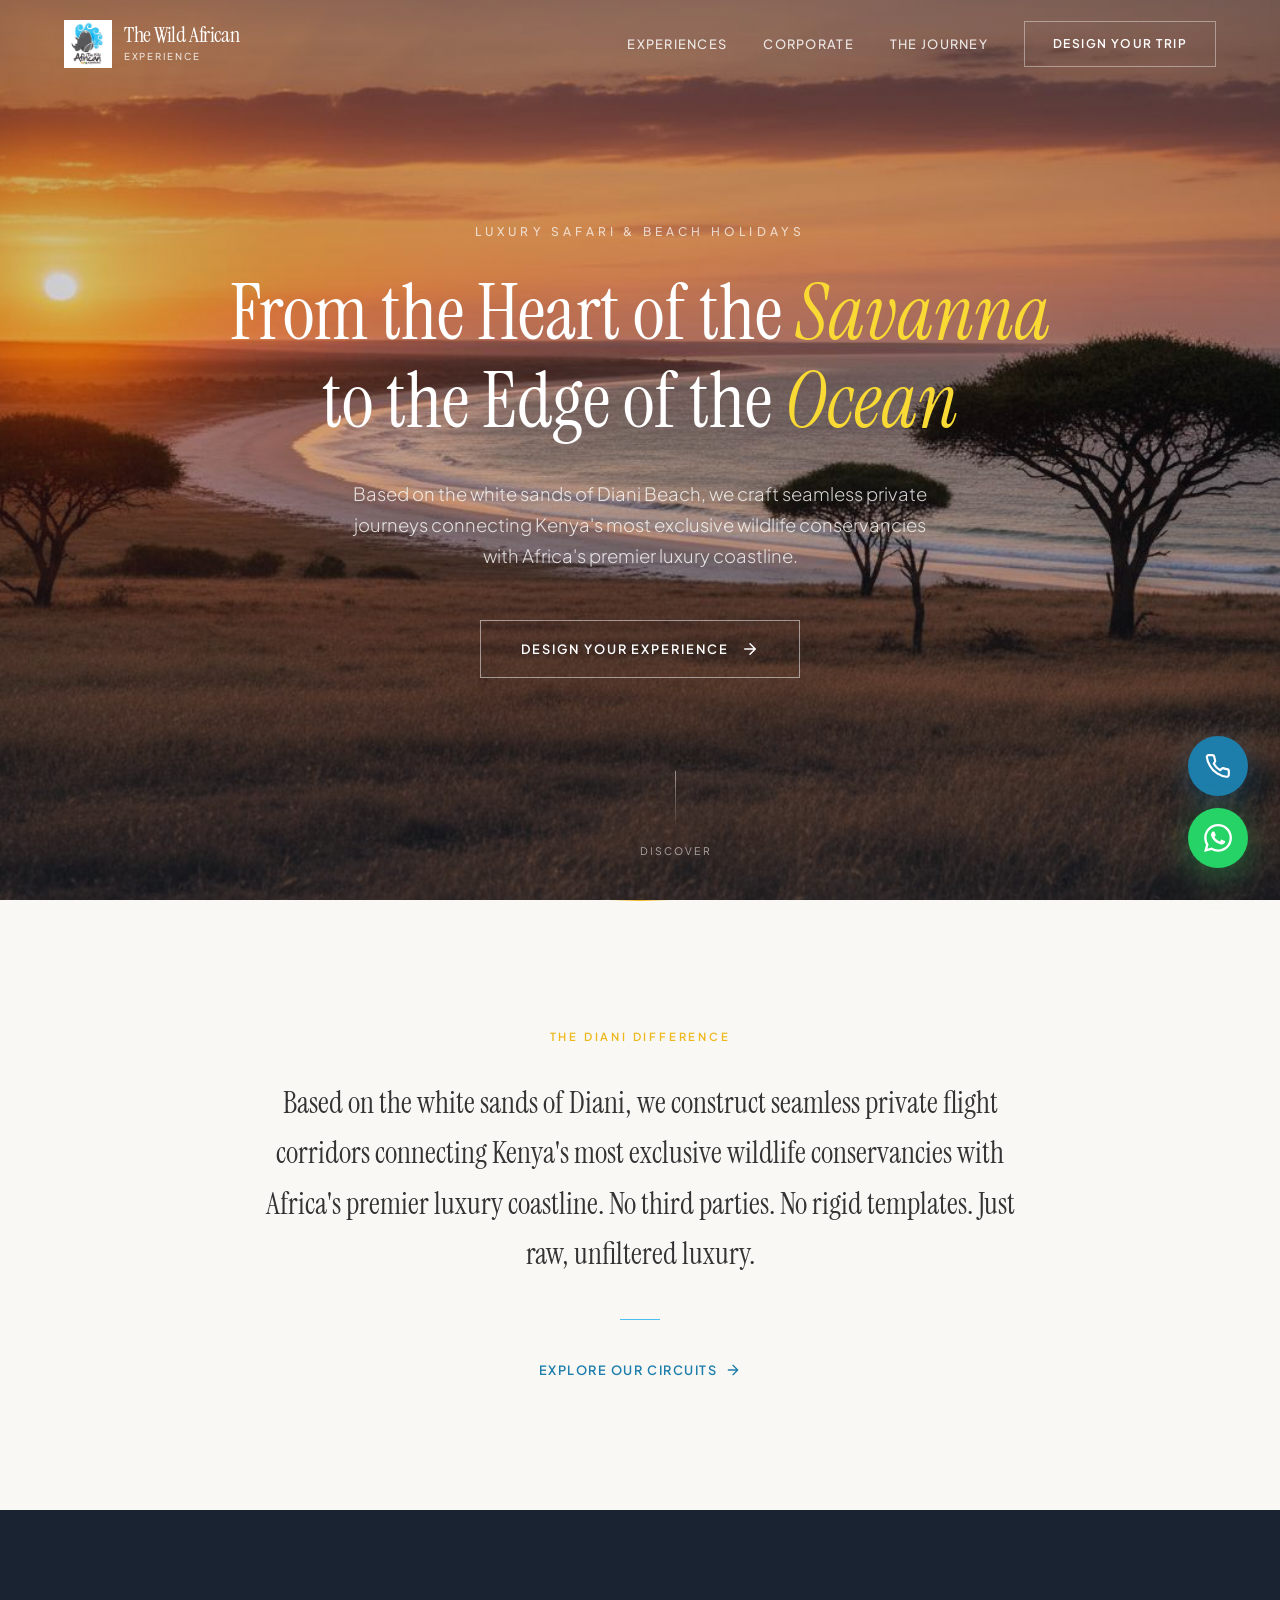
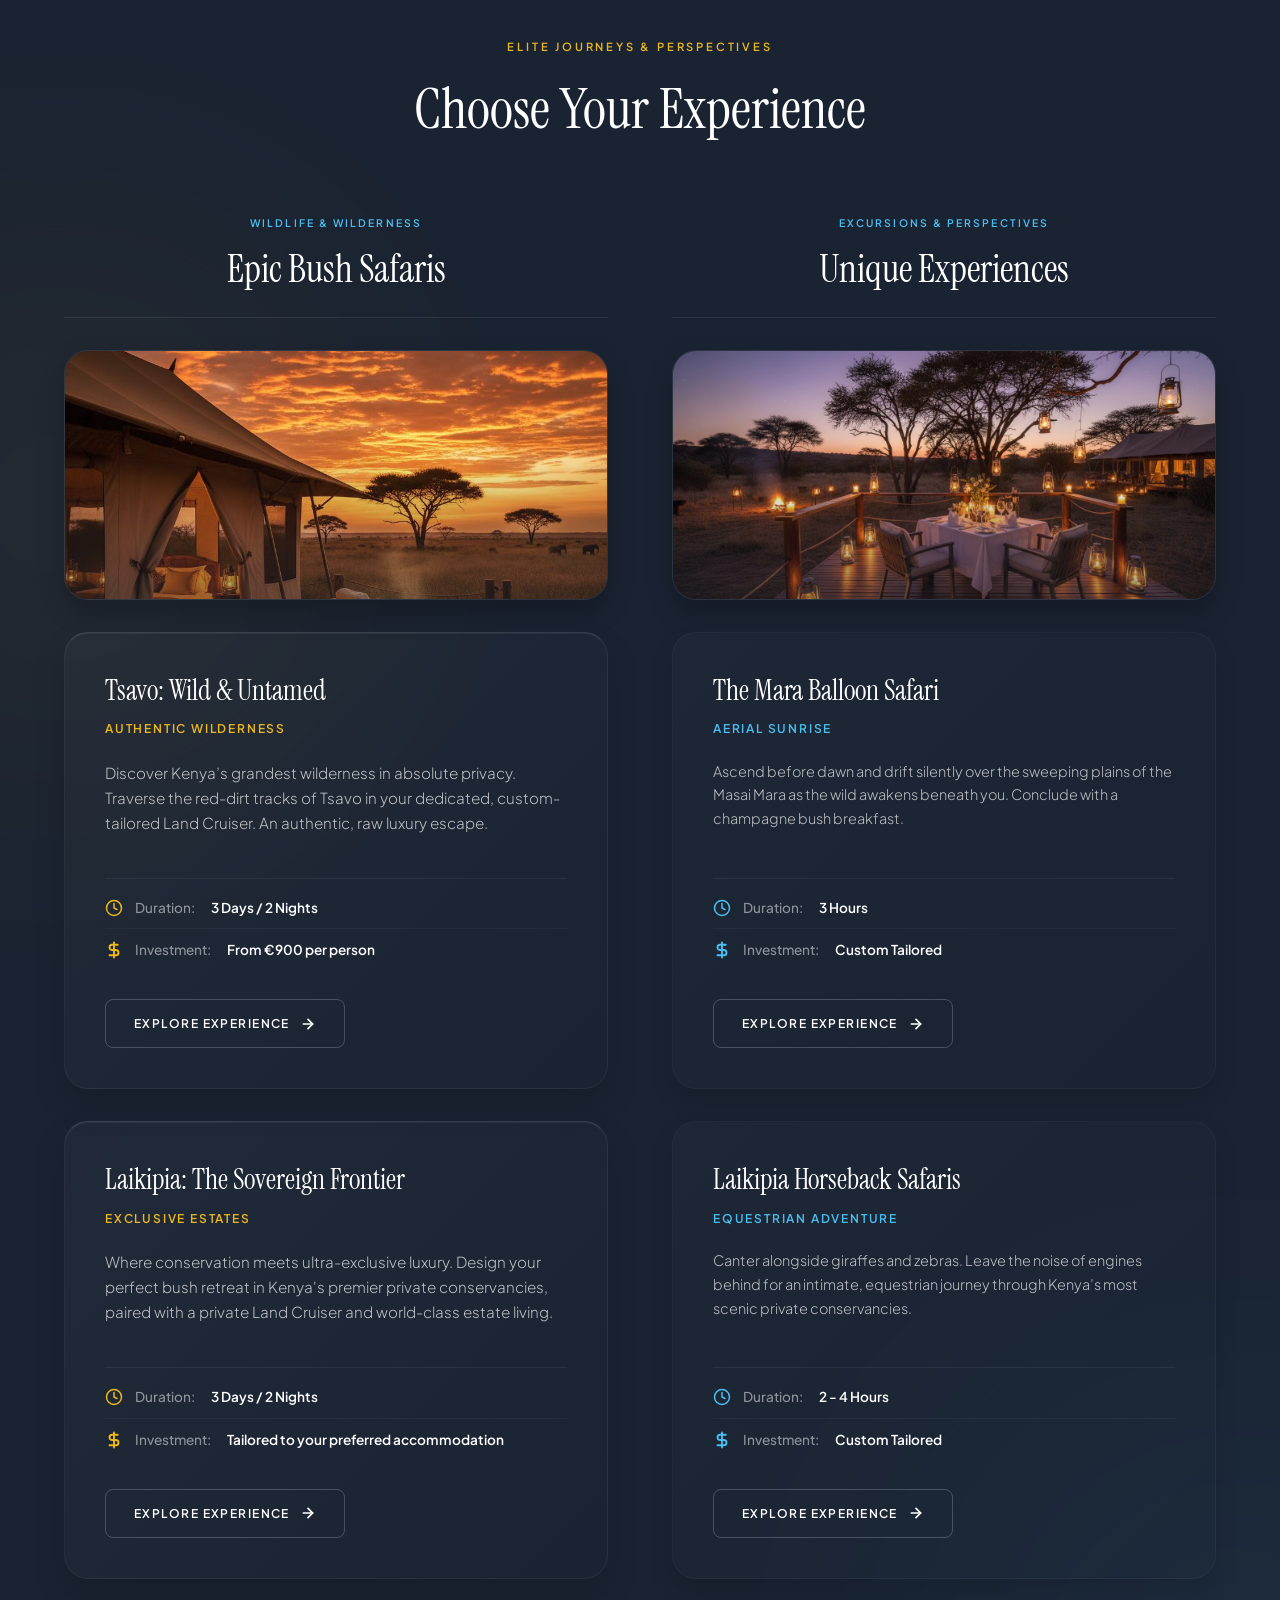
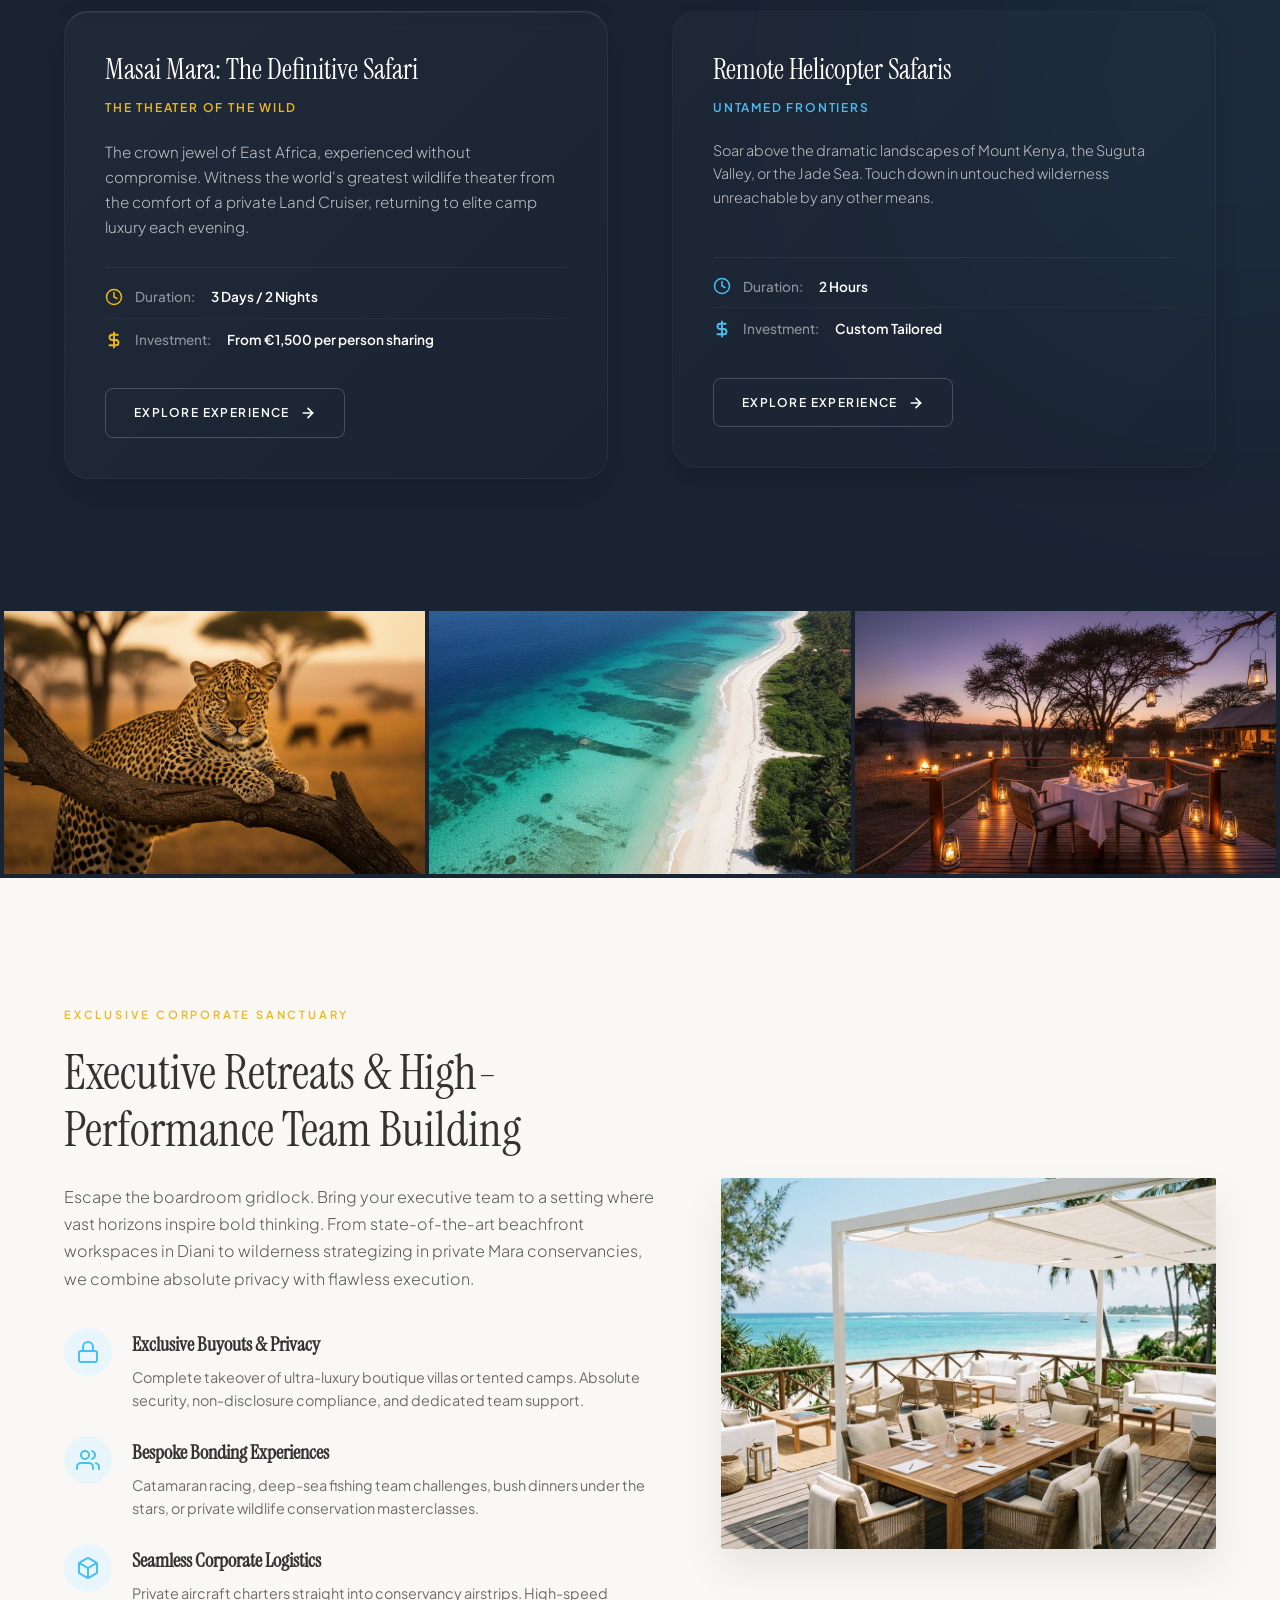
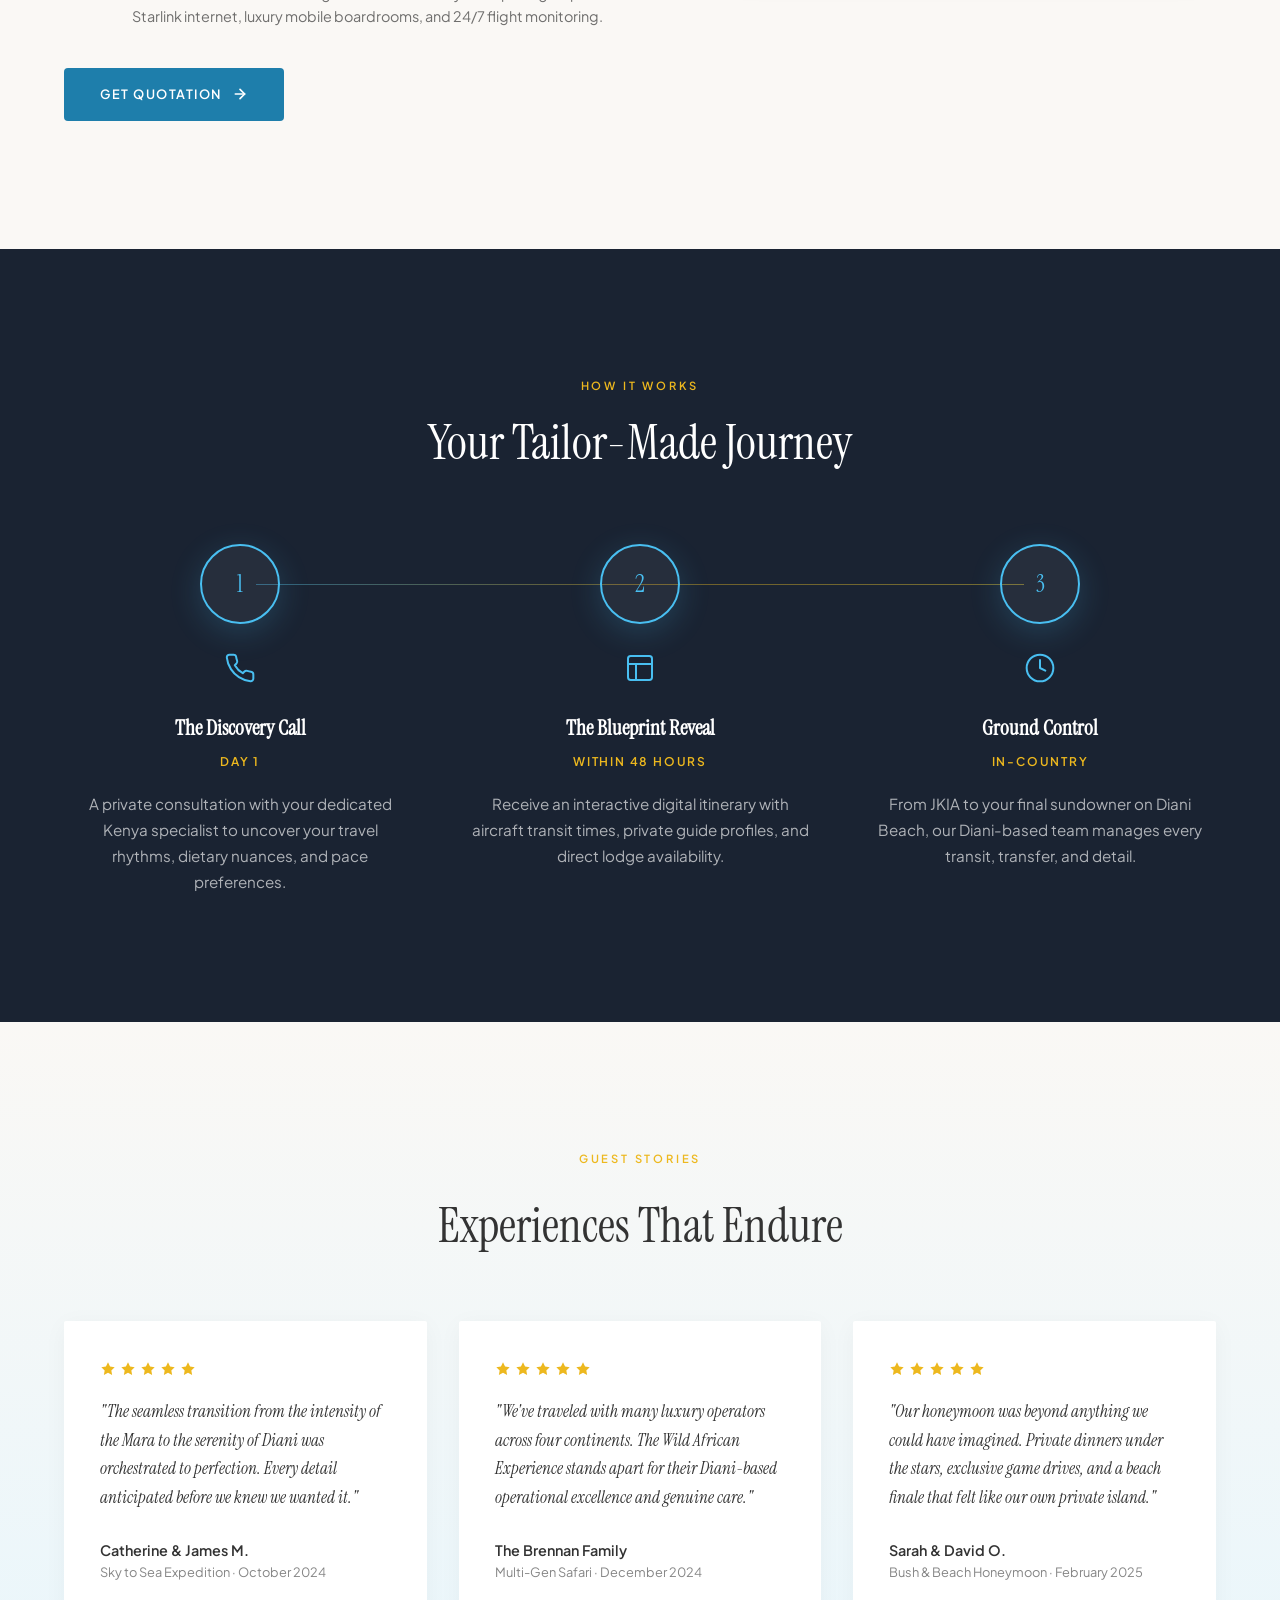
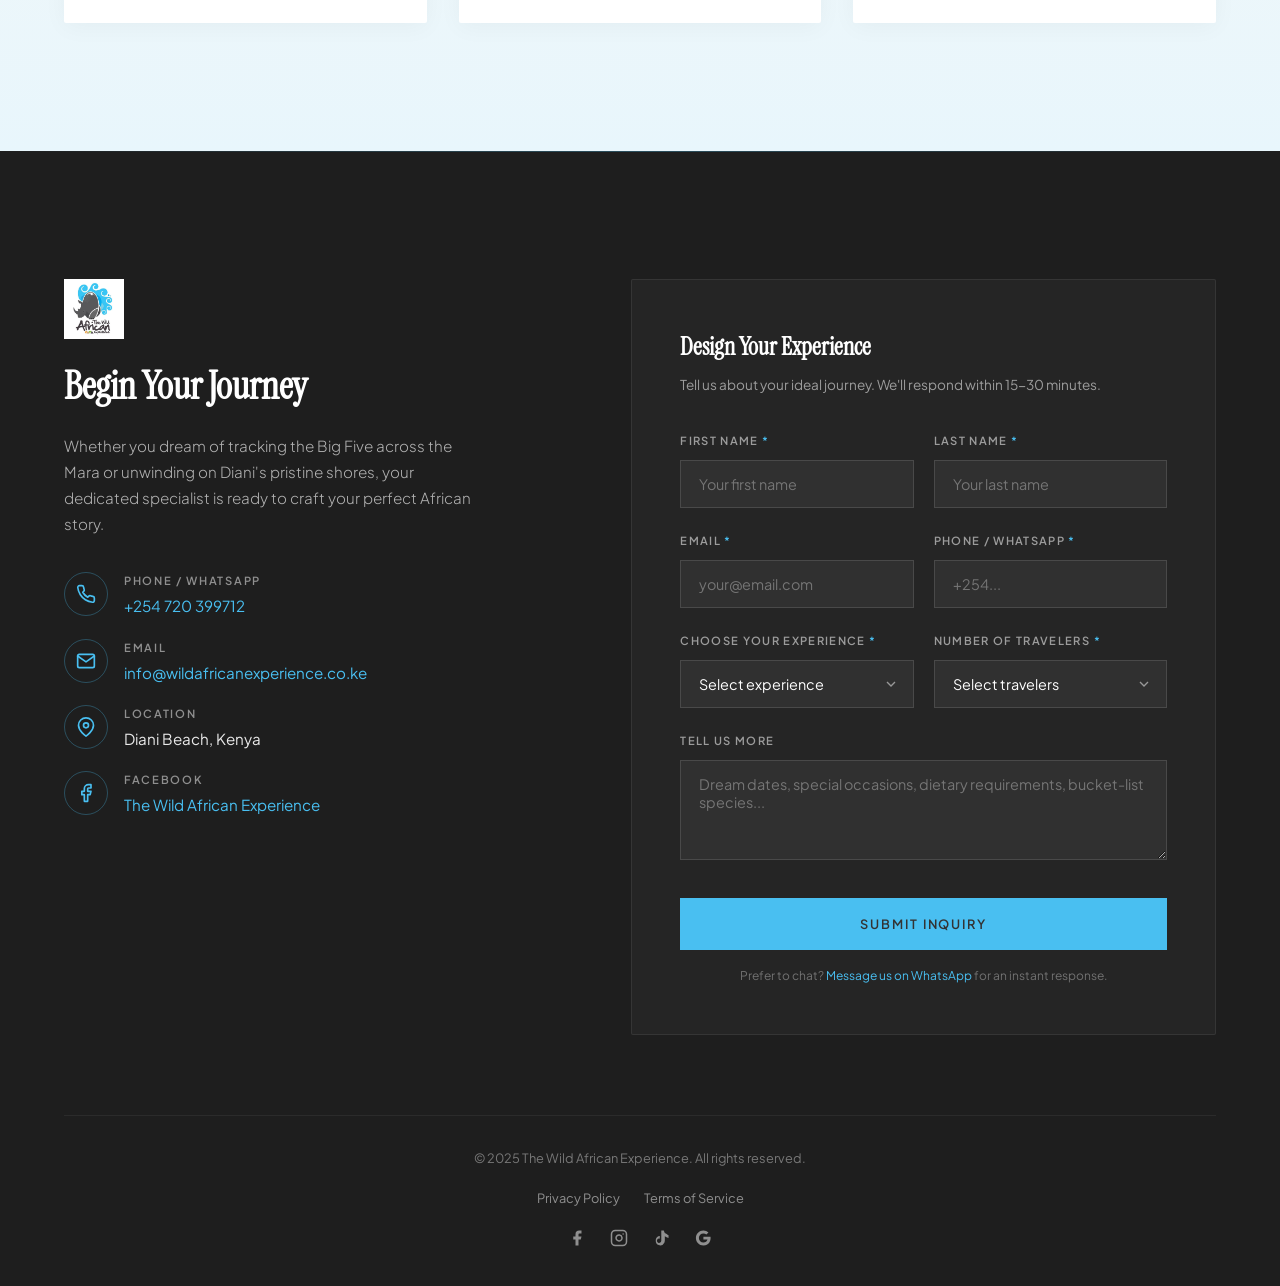
==== index.html @ 0200a36c "Syncing local files to GitHub" ====
<!DOCTYPE html>
<html lang="en">
<head>
    <meta charset="UTF-8" />
    <meta name="viewport" content="width=device-width, initial-scale=1.0" />
    <title>The Wild African Experience | Luxury Safari & Beach Holidays</title>
    <meta name="description" content="Kenya's premier luxury tours and travel company. Bespoke bush-to-beach safaris from Diani Beach to Maasai Mara. Private charters, five-star lodges, tailor-made journeys." />

    <link rel="preconnect" href="https://fonts.googleapis.com" />
    <link rel="preconnect" href="https://fonts.gstatic.com" crossorigin />
    <link href="https://fonts.googleapis.com/css2?family=Instrument+Serif:ital@0;1&family=Plus+Jakarta+Sans:wght@300;400;500;600;700&display=swap" rel="stylesheet" />

    <!-- Main Stylesheet -->
    <link rel="stylesheet" href="css/styles.css" />
</head>
<body>

    <!-- ========================
    NAVIGATION
    ======================== -->
    <nav class="nav" id="nav">
        <div class="nav-inner">
            <a href="#" class="nav-logo">
                <img src="images/logo.jpg" alt="The Wild African Experience Logo" />
                <div>
                    <div class="nav-logo-text">The Wild African</div>
                    <div class="nav-logo-sub">Experience</div>
                </div>
            </a>

            <div class="nav-links">
                <a href="#experiences" class="nav-link">Experiences</a>
                <a href="#retreats" class="nav-link">Corporate</a>
                <a href="#journey" class="nav-link">The Journey</a>
                <a href="#contact" class="nav-cta">Design Your Trip</a>
            </div>

            <button class="nav-mobile-toggle" id="mobileToggle" aria-label="Toggle menu">
                <span></span>
                <span></span>
                <span></span>
            </button>
        </div>
    </nav>

    <!-- Mobile Nav -->
    <div class="mobile-nav" id="mobileNav">
        <a href="#experiences" class="mobile-nav-link" onclick="closeMobileNav()">Experiences</a>
        <a href="#retreats" class="mobile-nav-link" onclick="closeMobileNav()">Corporate</a>
        <a href="#journey" class="mobile-nav-link" onclick="closeMobileNav()">The Journey</a>
        <a href="#testimonials" class="mobile-nav-link" onclick="closeMobileNav()">Testimonials</a>
        <a href="#contact" class="mobile-nav-link" onclick="closeMobileNav()">Contact</a>
        <a href="#contact" class="mobile-nav-cta" onclick="closeMobileNav()">Design Your Trip</a>
    </div>

    <!-- ========================
    HERO - BLOCK 1
    ======================== -->
    <section class="hero" id="hero">
        <div class="hero-bg"></div>
        <div class="hero-overlay"></div>
        <div class="hero-content">
            <p class="hero-tagline">Luxury Safari & Beach Holidays</p>
            <h1 class="hero-title">From the Heart of the <em>Savanna</em> to the Edge of the <em>Ocean</em></h1>
            <p class="hero-sub">Based on the white sands of Diani Beach, we craft seamless private journeys connecting Kenya's most exclusive wildlife conservancies with Africa's premier luxury coastline.</p>
            <a href="#contact" class="hero-cta">
                Design Your Experience
                <svg width="18" height="18" viewBox="0 0 24 24" fill="none" stroke="currentColor" stroke-width="2" stroke-linecap="round" stroke-linejoin="round"><path d="M5 12h14M12 5l7 7-7 7"/></svg>
            </a>
        </div>
        <div class="hero-scroll" onclick="document.getElementById('authority').scrollIntoView({behavior:'smooth'})">
            <div class="hero-scroll-line"></div>
            <span>Discover</span>
        </div>
    </section>

    <!-- ========================
    AUTHORITY STATEMENT - BLOCK 2
    ======================== -->
    <section class="authority" id="authority">
        <div class="container authority-inner reveal">
            <p class="authority-label">The Diani Difference</p>
            <p class="authority-text">Based on the white sands of Diani, we construct seamless private flight corridors connecting Kenya's most exclusive wildlife conservancies with Africa's premier luxury coastline. No third parties. No rigid templates. Just raw, unfiltered luxury.</p>
            <div class="authority-divider"></div>
            <a href="#experiences" class="authority-cta">
                Explore Our Circuits
                <svg width="16" height="16" viewBox="0 0 24 24" fill="none" stroke="currentColor" stroke-width="2" stroke-linecap="round" stroke-linejoin="round"><path d="M5 12h14M12 5l7 7-7 7"/></svg>
            </a>
        </div>
    </section>

    <!-- ========================
    CIRCUIT SELECTOR - BLOCK 3
    ======================== -->
    <section class="circuits" id="experiences">
        <!-- Ambient Background Orbs -->
        <div class="experiences-orb orb-gold"></div>
        <div class="experiences-orb orb-sky"></div>

        <div class="container-wide">
            <div class="circuits-header reveal">
                <p class="circuits-label">Elite Journeys &amp; Perspectives</p>
                <h2 class="circuits-title">Choose Your Experience</h2>
            </div>

            <div class="experiences-split-grid">
                <!-- COLUMN 1: EPIC BUSH SAFARIS -->
                <div class="experience-column reveal reveal-delay-1">
                    <div class="column-header-group">
                        <span class="column-category-tag">Wildlife &amp; Wilderness</span>
                        <h3 class="column-category-title">Epic Bush Safaris</h3>
                    </div>
                    <div class="column-banner-image-container">
                        <img src="images/circuit-bush.jpg" alt="Luxury Safari in the Maasai Mara Savanna" loading="lazy" />
                    </div>
                    <div class="cards-stack">
                        
                        <!-- CARD 1: TSAVO -->
                        <div class="premium-experience-card epic-card">
                            <div class="card-header-group">
                                <h4 class="card-title">Tsavo: Wild &amp; Untamed</h4>
                                <span class="card-tagline">Authentic Wilderness</span>
                            </div>
                            <p class="card-desc">Discover Kenya’s grandest wilderness in absolute privacy. Traverse the red-dirt tracks of Tsavo in your dedicated, custom-tailored Land Cruiser. An authentic, raw luxury escape.</p>
                            <div class="card-meta-list">
                                <div class="card-meta-item">
                                    <svg width="18" height="18" viewBox="0 0 24 24" fill="none" stroke="currentColor" stroke-width="2" stroke-linecap="round" stroke-linejoin="round"><circle cx="12" cy="12" r="10"/><polyline points="12 6 12 12 16 14"/></svg>
                                    <span class="meta-label">Duration:</span>
                                    <span class="meta-val">3 Days / 2 Nights</span>
                                </div>
                                <div class="card-meta-item">
                                    <svg width="18" height="18" viewBox="0 0 24 24" fill="none" stroke="currentColor" stroke-width="2.5" stroke-linecap="round" stroke-linejoin="round"><path d="M12 2v20M17 5H9.5a3.5 3.5 0 0 0 0 7h5a3.5 3.5 0 0 1 0 7H6"/></svg>
                                    <span class="meta-label">Investment:</span>
                                    <span class="meta-val">From €900 per person</span>
                                </div>
                            </div>
                            <div class="card-action-bar">
                                <a href="epic-bush-safaris.html#tsavo" class="experience-btn">
                                    Explore Experience
                                    <svg width="16" height="16" viewBox="0 0 24 24" fill="none" stroke="currentColor" stroke-width="2.5" stroke-linecap="round" stroke-linejoin="round"><line x1="5" y1="12" x2="19" y2="12"/><polyline points="12 5 19 12 12 19"/></svg>
                                </a>
                            </div>
                        </div>

                        <!-- CARD 2: LAIKIPIA -->
                        <div class="premium-experience-card epic-card">
                            <div class="card-header-group">
                                <h4 class="card-title">Laikipia: The Sovereign Frontier</h4>
                                <span class="card-tagline">Exclusive Estates</span>
                            </div>
                            <p class="card-desc">Where conservation meets ultra-exclusive luxury. Design your perfect bush retreat in Kenya's premier private conservancies, paired with a private Land Cruiser and world-class estate living.</p>
                            <div class="card-meta-list">
                                <div class="card-meta-item">
                                    <svg width="18" height="18" viewBox="0 0 24 24" fill="none" stroke="currentColor" stroke-width="2" stroke-linecap="round" stroke-linejoin="round"><circle cx="12" cy="12" r="10"/><polyline points="12 6 12 12 16 14"/></svg>
                                    <span class="meta-label">Duration:</span>
                                    <span class="meta-val">3 Days / 2 Nights</span>
                                </div>
                                <div class="card-meta-item">
                                    <svg width="18" height="18" viewBox="0 0 24 24" fill="none" stroke="currentColor" stroke-width="2.5" stroke-linecap="round" stroke-linejoin="round"><path d="M12 2v20M17 5H9.5a3.5 3.5 0 0 0 0 7h5a3.5 3.5 0 0 1 0 7H6"/></svg>
                                    <span class="meta-label">Investment:</span>
                                    <span class="meta-val">Tailored to your preferred accommodation</span>
                                </div>
                            </div>
                            <div class="card-action-bar">
                                <a href="epic-bush-safaris.html#laikipia" class="experience-btn">
                                    Explore Experience
                                    <svg width="16" height="16" viewBox="0 0 24 24" fill="none" stroke="currentColor" stroke-width="2.5" stroke-linecap="round" stroke-linejoin="round"><line x1="5" y1="12" x2="19" y2="12"/><polyline points="12 5 19 12 12 19"/></svg>
                                </a>
                            </div>
                        </div>

                        <!-- CARD 3: MASAI MARA -->
                        <div class="premium-experience-card epic-card">
                            <div class="card-header-group">
                                <h4 class="card-title">Masai Mara: The Definitive Safari</h4>
                                <span class="card-tagline">The Theater of the Wild</span>
                            </div>
                            <p class="card-desc">The crown jewel of East Africa, experienced without compromise. Witness the world's greatest wildlife theater from the comfort of a private Land Cruiser, returning to elite camp luxury each evening.</p>
                            <div class="card-meta-list">
                                <div class="card-meta-item">
                                    <svg width="18" height="18" viewBox="0 0 24 24" fill="none" stroke="currentColor" stroke-width="2" stroke-linecap="round" stroke-linejoin="round"><circle cx="12" cy="12" r="10"/><polyline points="12 6 12 12 16 14"/></svg>
                                    <span class="meta-label">Duration:</span>
                                    <span class="meta-val">3 Days / 2 Nights</span>
                                </div>
                                <div class="card-meta-item">
                                    <svg width="18" height="18" viewBox="0 0 24 24" fill="none" stroke="currentColor" stroke-width="2.5" stroke-linecap="round" stroke-linejoin="round"><path d="M12 2v20M17 5H9.5a3.5 3.5 0 0 0 0 7h5a3.5 3.5 0 0 1 0 7H6"/></svg>
                                    <span class="meta-label">Investment:</span>
                                    <span class="meta-val">From €1,500 per person sharing</span>
                                </div>
                            </div>
                            <div class="card-action-bar">
                                <a href="epic-bush-safaris.html#masai-mara" class="experience-btn">
                                    Explore Experience
                                    <svg width="16" height="16" viewBox="0 0 24 24" fill="none" stroke="currentColor" stroke-width="2.5" stroke-linecap="round" stroke-linejoin="round"><line x1="5" y1="12" x2="19" y2="12"/><polyline points="12 5 19 12 12 19"/></svg>
                                </a>
                            </div>
                        </div>

                    </div>
                </div>

                <!-- COLUMN 2: UNIQUE EXPERIENCES -->
                <div class="experience-column reveal reveal-delay-2">
                    <div class="column-header-group">
                        <span class="column-category-tag">Excursions &amp; Perspectives</span>
                        <h3 class="column-category-title">Unique Experiences</h3>
                    </div>
                    <div class="column-banner-image-container">
                        <img src="images/gallery-bush-dinner.jpg" alt="Private Luxury Candlelit Dinner Under the Stars" loading="lazy" />
                    </div>
                    <div class="cards-stack">
                        
                        <!-- CARD 1: BALLOON SAFARI -->
                        <div class="premium-experience-card unique-card">
                            <div class="card-header-group">
                                <h4 class="card-title">The Mara Balloon Safari</h4>
                                <span class="card-tagline">Aerial Sunrise</span>
                            </div>
                            <p class="card-desc">Ascend before dawn and drift silently over the sweeping plains of the Masai Mara as the wild awakens beneath you. Conclude with a champagne bush breakfast.</p>
                            <div class="card-meta-list">
                                <div class="card-meta-item">
                                    <svg width="18" height="18" viewBox="0 0 24 24" fill="none" stroke="currentColor" stroke-width="2" stroke-linecap="round" stroke-linejoin="round"><circle cx="12" cy="12" r="10"/><polyline points="12 6 12 12 16 14"/></svg>
                                    <span class="meta-label">Duration:</span>
                                    <span class="meta-val">3 Hours</span>
                                </div>
                                <div class="card-meta-item">
                                    <svg width="18" height="18" viewBox="0 0 24 24" fill="none" stroke="currentColor" stroke-width="2.5" stroke-linecap="round" stroke-linejoin="round"><path d="M12 2v20M17 5H9.5a3.5 3.5 0 0 0 0 7h5a3.5 3.5 0 0 1 0 7H6"/></svg>
                                    <span class="meta-label">Investment:</span>
                                    <span class="meta-val">Custom Tailored</span>
                                </div>
                            </div>
                            <div class="card-action-bar">
                                <a href="unique-experiences.html#balloon" class="experience-btn">
                                    Explore Experience
                                    <svg width="16" height="16" viewBox="0 0 24 24" fill="none" stroke="currentColor" stroke-width="2.5" stroke-linecap="round" stroke-linejoin="round"><line x1="5" y1="12" x2="19" y2="12"/><polyline points="12 5 19 12 12 19"/></svg>
                                </a>
                            </div>
                        </div>

                        <!-- CARD 2: HORSEBACK SAFARIS -->
                        <div class="premium-experience-card unique-card">
                            <div class="card-header-group">
                                <h4 class="card-title">Laikipia Horseback Safaris</h4>
                                <span class="card-tagline">Equestrian Adventure</span>
                            </div>
                            <p class="card-desc">Canter alongside giraffes and zebras. Leave the noise of engines behind for an intimate, equestrian journey through Kenya’s most scenic private conservancies.</p>
                            <div class="card-meta-list">
                                <div class="card-meta-item">
                                    <svg width="18" height="18" viewBox="0 0 24 24" fill="none" stroke="currentColor" stroke-width="2" stroke-linecap="round" stroke-linejoin="round"><circle cx="12" cy="12" r="10"/><polyline points="12 6 12 12 16 14"/></svg>
                                    <span class="meta-label">Duration:</span>
                                    <span class="meta-val">2 - 4 Hours</span>
                                </div>
                                <div class="card-meta-item">
                                    <svg width="18" height="18" viewBox="0 0 24 24" fill="none" stroke="currentColor" stroke-width="2.5" stroke-linecap="round" stroke-linejoin="round"><path d="M12 2v20M17 5H9.5a3.5 3.5 0 0 0 0 7h5a3.5 3.5 0 0 1 0 7H6"/></svg>
                                    <span class="meta-label">Investment:</span>
                                    <span class="meta-val">Custom Tailored</span>
                                </div>
                            </div>
                            <div class="card-action-bar">
                                <a href="unique-experiences.html#equestrian" class="experience-btn">
                                    Explore Experience
                                    <svg width="16" height="16" viewBox="0 0 24 24" fill="none" stroke="currentColor" stroke-width="2.5" stroke-linecap="round" stroke-linejoin="round"><line x1="5" y1="12" x2="19" y2="12"/><polyline points="12 5 19 12 12 19"/></svg>
                                </a>
                            </div>
                        </div>

                        <!-- CARD 3: HELICOPTER SAFARIS -->
                        <div class="premium-experience-card unique-card">
                            <div class="card-header-group">
                                <h4 class="card-title">Remote Helicopter Safaris</h4>
                                <span class="card-tagline">Untamed Frontiers</span>
                            </div>
                            <p class="card-desc">Soar above the dramatic landscapes of Mount Kenya, the Suguta Valley, or the Jade Sea. Touch down in untouched wilderness unreachable by any other means.</p>
                            <div class="card-meta-list">
                                <div class="card-meta-item">
                                    <svg width="18" height="18" viewBox="0 0 24 24" fill="none" stroke="currentColor" stroke-width="2" stroke-linecap="round" stroke-linejoin="round"><circle cx="12" cy="12" r="10"/><polyline points="12 6 12 12 16 14"/></svg>
                                    <span class="meta-label">Duration:</span>
                                    <span class="meta-val">2 Hours</span>
                                </div>
                                <div class="card-meta-item">
                                    <svg width="18" height="18" viewBox="0 0 24 24" fill="none" stroke="currentColor" stroke-width="2.5" stroke-linecap="round" stroke-linejoin="round"><path d="M12 2v20M17 5H9.5a3.5 3.5 0 0 0 0 7h5a3.5 3.5 0 0 1 0 7H6"/></svg>
                                    <span class="meta-label">Investment:</span>
                                    <span class="meta-val">Custom Tailored</span>
                                </div>
                            </div>
                            <div class="card-action-bar">
                                <a href="unique-experiences.html#helicopter" class="experience-btn">
                                    Explore Experience
                                    <svg width="16" height="16" viewBox="0 0 24 24" fill="none" stroke="currentColor" stroke-width="2.5" stroke-linecap="round" stroke-linejoin="round"><line x1="5" y1="12" x2="19" y2="12"/><polyline points="12 5 19 12 12 19"/></svg>
                                </a>
                            </div>
                        </div>

                    </div>
                </div>
            </div>
        </div>
    </section>

    <!-- ========================
    GALLERY STRIP
    ======================== -->
    <section class="gallery" id="gallery">
        <div class="gallery-item reveal reveal-delay-1">
            <img src="images/gallery-leopard.jpg" alt="Leopard in Maasai Mara" loading="lazy" />
            <div class="gallery-item-overlay">
                <span class="gallery-item-caption">Maasai Mara &mdash; Big Five Country</span>
            </div>
        </div>
        <div class="gallery-item reveal reveal-delay-2">
            <img src="images/gallery-aerial-diani.jpg" alt="Aerial view of Diani Beach" loading="lazy" />
            <div class="gallery-item-overlay">
                <span class="gallery-item-caption">Diani Beach &mdash; Turquoise Paradise</span>
            </div>
        </div>
        <div class="gallery-item reveal reveal-delay-3">
            <img src="images/gallery-bush-dinner.jpg" alt="Candlelit bush dinner" loading="lazy" />
            <div class="gallery-item-overlay">
                <span class="gallery-item-caption">Bush Dining &mdash; Under African Stars</span>
            </div>
        </div>
    </section>

    <!-- ========================
    CORPORATE RETREATS & TEAM BUILDING
    ======================== -->
    <section class="retreats" id="retreats">
        <div class="container reveal">
            <div class="retreats-grid">
                <div class="retreats-content">
                    <p class="retreats-label">Exclusive Corporate Sanctuary</p>
                    <h2 class="retreats-title">Executive Retreats &amp; High-Performance Team Building</h2>
                    <p class="retreats-text">Escape the boardroom gridlock. Bring your executive team to a setting where vast horizons inspire bold thinking. From state-of-the-art beachfront workspaces in Diani to wilderness strategizing in private Mara conservancies, we combine absolute privacy with flawless execution.</p>

                    <div class="retreats-features">
                        <div class="retreats-feature">
                            <div class="retreats-feature-icon">
                                <svg width="24" height="24" viewBox="0 0 24 24" fill="none" stroke="currentColor" stroke-width="2" stroke-linecap="round" stroke-linejoin="round"><rect x="3" y="11" width="18" height="11" rx="2" ry="2"/><path d="M7 11V7a5 5 0 0 1 10 0v4"/></svg>
                            </div>
                            <div>
                                <h3 class="retreats-feature-title">Exclusive Buyouts &amp; Privacy</h3>
                                <p class="retreats-feature-desc">Complete takeover of ultra-luxury boutique villas or tented camps. Absolute security, non-disclosure compliance, and dedicated team support.</p>
                            </div>
                        </div>

                        <div class="retreats-feature">
                            <div class="retreats-feature-icon">
                                <svg width="24" height="24" viewBox="0 0 24 24" fill="none" stroke="currentColor" stroke-width="2" stroke-linecap="round" stroke-linejoin="round"><path d="M17 21v-2a4 4 0 0 0-4-4H5a4 4 0 0 0-4 4v2"/><circle cx="9" cy="7" r="4"/><path d="M23 21v-2a4 4 0 0 0-3-3.87"/><path d="M16 3.13a4 4 0 0 1 0 7.75"/></svg>
                            </div>
                            <div>
                                <h3 class="retreats-feature-title">Bespoke Bonding Experiences</h3>
                                <p class="retreats-feature-desc">Catamaran racing, deep-sea fishing team challenges, bush dinners under the stars, or private wildlife conservation masterclasses.</p>
                            </div>
                        </div>

                        <div class="retreats-feature">
                            <div class="retreats-feature-icon">
                                <svg width="24" height="24" viewBox="0 0 24 24" fill="none" stroke="currentColor" stroke-width="2" stroke-linecap="round" stroke-linejoin="round"><path d="M21 16V8a2 2 0 0 0-1-1.73l-7-4a2 2 0 0 0-2 0l-7 4A2 2 0 0 0 3 8v8a2 2 0 0 0 1 1.73l7 4a2 2 0 0 0 2 0l7-4A2 2 0 0 0 21 16z"/><polyline points="3.27 6.96 12 12.01 20.73 6.96"/><line x1="12" y1="22.08" x2="12" y2="12"/></svg>
                            </div>
                            <div>
                                <h3 class="retreats-feature-title">Seamless Corporate Logistics</h3>
                                <p class="retreats-feature-desc">Private aircraft charters straight into conservancy airstrips. High-speed Starlink internet, luxury mobile boardrooms, and 24/7 flight monitoring.</p>
                            </div>
                        </div>
                    </div>

                    <div style="margin-top: 40px;">
                        <a href="#contact" class="retreats-cta" onclick="selectCorporateRetreat()">
                            Get Quotation
                            <svg width="16" height="16" viewBox="0 0 24 24" fill="none" stroke="currentColor" stroke-width="2.5" stroke-linecap="round" stroke-linejoin="round"><line x1="5" y1="12" x2="19" y2="12"/><polyline points="12 5 19 12 12 19"/></svg>
                        </a>
                    </div>
                </div>

                <div class="retreats-image">
                    <img src="images/corporate-retreat.jpg" alt="Luxury Executive Retreat Setup in Diani Beach, Kenya" loading="lazy" />
                </div>
            </div>
        </div>
    </section>

    <!-- ========================
    EXPERIENCE TIMELINE - BLOCK 4
    ======================== -->
    <section class="timeline" id="journey">
        <div class="container">
            <div class="timeline-header reveal">
                <p class="timeline-label">How It Works</p>
                <h2 class="timeline-title">Your Tailor-Made Journey</h2>
            </div>

            <div class="timeline-grid">
                <div class="timeline-connector"></div>

                <div class="timeline-step reveal reveal-delay-1">
                    <div class="timeline-step-number">1</div>
                    <div class="timeline-step-icon">
                        <svg width="32" height="32" viewBox="0 0 24 24" fill="none" stroke="currentColor" stroke-width="1.5" stroke-linecap="round" stroke-linejoin="round"><path d="M22 16.92v3a2 2 0 0 1-2.18 2 19.79 19.79 0 0 1-8.63-3.07 19.5 19.5 0 0 1-6-6 19.79 19.79 0 0 1-3.07-8.67A2 2 0 0 1 4.11 2h3a2 2 0 0 1 2 1.72 12.84 12.84 0 0 0 .7 2.81 2 2 0 0 1-.45 2.11L8.09 9.91a16 16 0 0 0 6 6l1.27-1.27a2 2 0 0 1 2.11-.45 12.84 12.84 0 0 0 2.81.7A2 2 0 0 1 22 16.92z"/></svg>
                    </div>
                    <h3 class="timeline-step-title">The Discovery Call</h3>
                    <p class="timeline-step-subtitle">Day 1</p>
                    <p class="timeline-step-desc">A private consultation with your dedicated Kenya specialist to uncover your travel rhythms, dietary nuances, and pace preferences.</p>
                </div>

                <div class="timeline-step reveal reveal-delay-2">
                    <div class="timeline-step-number">2</div>
                    <div class="timeline-step-icon">
                        <svg width="32" height="32" viewBox="0 0 24 24" fill="none" stroke="currentColor" stroke-width="1.5" stroke-linecap="round" stroke-linejoin="round"><rect x="3" y="3" width="18" height="18" rx="2" ry="2"/><line x1="3" y1="9" x2="21" y2="9"/><line x1="9" y1="21" x2="9" y2="9"/></svg>
                    </div>
                    <h3 class="timeline-step-title">The Blueprint Reveal</h3>
                    <p class="timeline-step-subtitle">Within 48 Hours</p>
                    <p class="timeline-step-desc">Receive an interactive digital itinerary with aircraft transit times, private guide profiles, and direct lodge availability.</p>
                </div>

                <div class="timeline-step reveal reveal-delay-3">
                    <div class="timeline-step-number">3</div>
                    <div class="timeline-step-icon">
                        <svg width="32" height="32" viewBox="0 0 24 24" fill="none" stroke="currentColor" stroke-width="1.5" stroke-linecap="round" stroke-linejoin="round"><circle cx="12" cy="12" r="10"/><polyline points="12 6 12 12 16 14"/></svg>
                    </div>
                    <h3 class="timeline-step-title">Ground Control</h3>
                    <p class="timeline-step-subtitle">In-Country</p>
                    <p class="timeline-step-desc">From JKIA to your final sundowner on Diani Beach, our Diani-based team manages every transit, transfer, and detail.</p>
                </div>
            </div>
        </div>
    </section>

    <!-- ========================
    TESTIMONIALS
    ======================== -->
    <section class="testimonials" id="testimonials">
        <div class="container">
            <div class="testimonials-header reveal">
                <p class="testimonials-label">Guest Stories</p>
                <h2 class="testimonials-title">Experiences That Endure</h2>
            </div>

            <div class="testimonials-grid">
                <div class="testimonial-card reveal reveal-delay-1">
                    <div class="testimonial-stars">
                        <svg width="16" height="16" viewBox="0 0 24 24" fill="currentColor" stroke="none"><polygon points="12 2 15.09 8.26 22 9.27 17 14.14 18.18 21.02 12 17.77 5.82 21.02 7 14.14 2 9.27 8.91 8.26 12 2"/></svg>
                        <svg width="16" height="16" viewBox="0 0 24 24" fill="currentColor" stroke="none"><polygon points="12 2 15.09 8.26 22 9.27 17 14.14 18.18 21.02 12 17.77 5.82 21.02 7 14.14 2 9.27 8.91 8.26 12 2"/></svg>
                        <svg width="16" height="16" viewBox="0 0 24 24" fill="currentColor" stroke="none"><polygon points="12 2 15.09 8.26 22 9.27 17 14.14 18.18 21.02 12 17.77 5.82 21.02 7 14.14 2 9.27 8.91 8.26 12 2"/></svg>
                        <svg width="16" height="16" viewBox="0 0 24 24" fill="currentColor" stroke="none"><polygon points="12 2 15.09 8.26 22 9.27 17 14.14 18.18 21.02 12 17.77 5.82 21.02 7 14.14 2 9.27 8.91 8.26 12 2"/></svg>
                        <svg width="16" height="16" viewBox="0 0 24 24" fill="currentColor" stroke="none"><polygon points="12 2 15.09 8.26 22 9.27 17 14.14 18.18 21.02 12 17.77 5.82 21.02 7 14.14 2 9.27 8.91 8.26 12 2"/></svg>
                    </div>
                    <p class="testimonial-text">"The seamless transition from the intensity of the Mara to the serenity of Diani was orchestrated to perfection. Every detail anticipated before we knew we wanted it."</p>
                    <div class="testimonial-author">
                        <div>
                            <div class="testimonial-name">Catherine & James M.</div>
                            <div class="testimonial-detail">Sky to Sea Expedition &middot; October 2024</div>
                        </div>
                    </div>
                </div>

                <div class="testimonial-card reveal reveal-delay-2">
                    <div class="testimonial-stars">
                        <svg width="16" height="16" viewBox="0 0 24 24" fill="currentColor" stroke="none"><polygon points="12 2 15.09 8.26 22 9.27 17 14.14 18.18 21.02 12 17.77 5.82 21.02 7 14.14 2 9.27 8.91 8.26 12 2"/></svg>
                        <svg width="16" height="16" viewBox="0 0 24 24" fill="currentColor" stroke="none"><polygon points="12 2 15.09 8.26 22 9.27 17 14.14 18.18 21.02 12 17.77 5.82 21.02 7 14.14 2 9.27 8.91 8.26 12 2"/></svg>
                        <svg width="16" height="16" viewBox="0 0 24 24" fill="currentColor" stroke="none"><polygon points="12 2 15.09 8.26 22 9.27 17 14.14 18.18 21.02 12 17.77 5.82 21.02 7 14.14 2 9.27 8.91 8.26 12 2"/></svg>
                        <svg width="16" height="16" viewBox="0 0 24 24" fill="currentColor" stroke="none"><polygon points="12 2 15.09 8.26 22 9.27 17 14.14 18.18 21.02 12 17.77 5.82 21.02 7 14.14 2 9.27 8.91 8.26 12 2"/></svg>
                        <svg width="16" height="16" viewBox="0 0 24 24" fill="currentColor" stroke="none"><polygon points="12 2 15.09 8.26 22 9.27 17 14.14 18.18 21.02 12 17.77 5.82 21.02 7 14.14 2 9.27 8.91 8.26 12 2"/></svg>
                    </div>
                    <p class="testimonial-text">"We've traveled with many luxury operators across four continents. The Wild African Experience stands apart for their Diani-based operational excellence and genuine care."</p>
                    <div class="testimonial-author">
                        <div>
                            <div class="testimonial-name">The Brennan Family</div>
                            <div class="testimonial-detail">Multi-Gen Safari &middot; December 2024</div>
                        </div>
                    </div>
                </div>

                <div class="testimonial-card reveal reveal-delay-3">
                    <div class="testimonial-stars">
                        <svg width="16" height="16" viewBox="0 0 24 24" fill="currentColor" stroke="none"><polygon points="12 2 15.09 8.26 22 9.27 17 14.14 18.18 21.02 12 17.77 5.82 21.02 7 14.14 2 9.27 8.91 8.26 12 2"/></svg>
                        <svg width="16" height="16" viewBox="0 0 24 24" fill="currentColor" stroke="none"><polygon points="12 2 15.09 8.26 22 9.27 17 14.14 18.18 21.02 12 17.77 5.82 21.02 7 14.14 2 9.27 8.91 8.26 12 2"/></svg>
                        <svg width="16" height="16" viewBox="0 0 24 24" fill="currentColor" stroke="none"><polygon points="12 2 15.09 8.26 22 9.27 17 14.14 18.18 21.02 12 17.77 5.82 21.02 7 14.14 2 9.27 8.91 8.26 12 2"/></svg>
                        <svg width="16" height="16" viewBox="0 0 24 24" fill="currentColor" stroke="none"><polygon points="12 2 15.09 8.26 22 9.27 17 14.14 18.18 21.02 12 17.77 5.82 21.02 7 14.14 2 9.27 8.91 8.26 12 2"/></svg>
                        <svg width="16" height="16" viewBox="0 0 24 24" fill="currentColor" stroke="none"><polygon points="12 2 15.09 8.26 22 9.27 17 14.14 18.18 21.02 12 17.77 5.82 21.02 7 14.14 2 9.27 8.91 8.26 12 2"/></svg>
                    </div>
                    <p class="testimonial-text">"Our honeymoon was beyond anything we could have imagined. Private dinners under the stars, exclusive game drives, and a beach finale that felt like our own private island."</p>
                    <div class="testimonial-author">
                        <div>
                            <div class="testimonial-name">Sarah & David O.</div>
                            <div class="testimonial-detail">Bush & Beach Honeymoon &middot; February 2025</div>
                        </div>
                    </div>
                </div>
            </div>
        </div>
    </section>

    <!-- ========================
    FOOTER / CONTACT - BLOCK 5
    ======================== -->
    <footer class="footer" id="contact">
        <div class="container">
            <div class="footer-grid">
                <div class="footer-info reveal">
                    <div class="footer-logo" style="margin-bottom: 24px;">
                        <img src="images/logo.jpg" alt="The Wild African Experience Logo" style="height: 60px; width: auto; display: block;" />
                    </div>
                    <h2 class="footer-info-title">Begin Your Journey</h2>
                    <p class="footer-info-text">Whether you dream of tracking the Big Five across the Mara or unwinding on Diani's pristine shores, your dedicated specialist is ready to craft your perfect African story.</p>

                    <div class="footer-contact-item">
                        <div class="footer-contact-icon">
                            <svg width="20" height="20" viewBox="0 0 24 24" fill="none" stroke="currentColor" stroke-width="2" stroke-linecap="round" stroke-linejoin="round"><path d="M22 16.92v3a2 2 0 0 1-2.18 2 19.79 19.79 0 0 1-8.63-3.07 19.5 19.5 0 0 1-6-6 19.79 19.79 0 0 1-3.07-8.67A2 2 0 0 1 4.11 2h3a2 2 0 0 1 2 1.72 12.84 12.84 0 0 0 .7 2.81 2 2 0 0 1-.45 2.11L8.09 9.91a16 16 0 0 0 6 6l1.27-1.27a2 2 0 0 1 2.11-.45 12.84 12.84 0 0 0 2.81.7A2 2 0 0 1 22 16.92z"/></svg>
                        </div>
                        <div>
                            <p class="footer-contact-label">Phone / WhatsApp</p>
                            <p class="footer-contact-value"><a href="https://wa.me/254720399712" target="_blank">+254 720 399712</a></p>
                        </div>
                    </div>

                    <!-- ===== UPDATED EMAIL HERE ===== -->
                    <div class="footer-contact-item">
                        <div class="footer-contact-icon">
                            <svg width="20" height="20" viewBox="0 0 24 24" fill="none" stroke="currentColor" stroke-width="2" stroke-linecap="round" stroke-linejoin="round"><path d="M4 4h16c1.1 0 2 .9 2 2v12c0 1.1-.9 2-2 2H4c-1.1 0-2-.9-2-2V6c0-1.1.9-2 2-2z"/><polyline points="22,6 12,13 2,6"/></svg>
                        </div>
                        <div>
                            <p class="footer-contact-label">Email</p>
                            <p class="footer-contact-value"><a href="mailto:info@wildafricanexperience.co.ke">info@wildafricanexperience.co.ke</a></p>
                        </div>
                    </div>

                    <div class="footer-contact-item">
                        <div class="footer-contact-icon">
                            <svg width="20" height="20" viewBox="0 0 24 24" fill="none" stroke="currentColor" stroke-width="2" stroke-linecap="round" stroke-linejoin="round"><path d="M21 10c0 7-9 13-9 13s-9-6-9-13a9 9 0 0 1 18 0z"/><circle cx="12" cy="10" r="3"/></svg>
                        </div>
                        <div>
                            <p class="footer-contact-label">Location</p>
                            <p class="footer-contact-value">Diani Beach, Kenya</p>
                        </div>
                    </div>

                    <!-- Facebook Link (already correct) -->
                    <div class="footer-contact-item">
                        <div class="footer-contact-icon">
                            <svg width="20" height="20" viewBox="0 0 24 24" fill="none" stroke="currentColor" stroke-width="2" stroke-linecap="round" stroke-linejoin="round"><path d="M18 2h-3a5 5 0 0 0-5 5v3H7v4h3v8h4v-8h3l1-4h-4V7a1 1 0 0 1 1-1h3z"/></svg>
                        </div>
                        <div>
                            <p class="footer-contact-label">Facebook</p>
                            <p class="footer-contact-value"><a href="https://www.facebook.com/TheWildAfricanExperience" target="_blank">The Wild African Experience</a></p>
                        </div>
                    </div>
                </div>

                <div class="form-panel reveal reveal-delay-2">
                    <h3 class="form-title">Design Your Experience</h3>
                    <p class="form-subtitle">Tell us about your ideal journey. We'll respond within 15-30 minutes.</p>

                    <!-- SUCCESS PANEL -->
                    <div class="booking-success" id="homepage-success" style="display:none; text-align:center; padding: 48px 24px;">
                        <div style="width:64px;height:64px;border-radius:50%;background:rgba(73,191,241,0.1);border:1px solid rgba(73,191,241,0.3);display:flex;align-items:center;justify-content:center;margin:0 auto 24px;color:var(--color-sky);">
                            <svg width="28" height="28" viewBox="0 0 24 24" fill="none" stroke="currentColor" stroke-width="2" stroke-linecap="round" stroke-linejoin="round"><polyline points="20 6 9 17 4 12"/></svg>
                        </div>
                        <h3 style="font-family:var(--font-serif);font-size:1.8rem;color:white;margin-bottom:12px;">Inquiry Received</h3>
                        <p style="font-family:var(--font-sans);font-size:0.95rem;color:rgba(255,255,255,0.7);line-height:1.7;max-width:400px;margin:0 auto;">Your inquiry was received. One of our tour specialists will reach out via your preferred contact method within <strong style="color:var(--color-sky);">15–30 minutes</strong>.</p>
                    </div>

                    <form id="inquiryForm" onsubmit="handleSubmit(event)">
                        <div class="form-grid-2">
                            <div class="form-group">
                                <label class="form-label" for="field-first-name">First Name <span aria-hidden="true" style="color:var(--color-sky);">*</span></label>
                                <input type="text" id="field-first-name" class="form-input" placeholder="Your first name" required />
                            </div>
                            <div class="form-group">
                                <label class="form-label" for="field-last-name">Last Name <span aria-hidden="true" style="color:var(--color-sky);">*</span></label>
                                <input type="text" id="field-last-name" class="form-input" placeholder="Your last name" required />
                            </div>
                        </div>

                        <div class="form-grid-2">
                            <div class="form-group">
                                <label class="form-label" for="field-email">Email <span aria-hidden="true" style="color:var(--color-sky);">*</span></label>
                                <input type="email" id="field-email" class="form-input" placeholder="your@email.com" required />
                            </div>
                            <div class="form-group">
                                <label class="form-label" for="field-phone">Phone / WhatsApp <span aria-hidden="true" style="color:var(--color-sky);">*</span></label>
                                <input type="tel" id="field-phone" class="form-input" placeholder="+254..." required />
                            </div>
                        </div>

                        <div class="form-grid-2">
                            <div class="form-group">
                                <label class="form-label" for="inquiry-experience">Choose Your Experience <span aria-hidden="true" style="color:var(--color-sky);">*</span></label>
                                <select id="inquiry-experience" class="form-select" required>
                                    <option value="" disabled selected>Select experience</option>
                                    <option value="Corporate Retreat">Corporate Retreat</option>
                                    <option value="Epic Bush Safaris">Epic Bush Safaris</option>
                                    <option value="Unique Adventures">Unique Adventures</option>
                                </select>
                            </div>
                            <div class="form-group">
                                <label class="form-label" for="inquiry-travelers">Number of Travelers <span aria-hidden="true" style="color:var(--color-sky);">*</span></label>
                                <select id="inquiry-travelers" class="form-select" required>
                                    <option value="" disabled selected>Select travelers</option>
                                    <option value="1">1 Traveler</option>
                                    <option value="2">2 Travelers</option>
                                    <option value="3">3 Travelers</option>
                                    <option value="4">4 Travelers</option>
                                    <option value="5">5 Travelers</option>
                                    <option value="6">6 Travelers</option>
                                    <option value="7">7 Travelers</option>
                                    <option value="8">8 Travelers</option>
                                    <option value="9">9 Travelers</option>
                                    <option value="10">10 Travelers</option>
                                    <option value="10+">10+ Travelers</option>
                                </select>
                                <p id="travelers-helper" style="display:none;font-family:var(--font-sans);font-size:0.72rem;color:var(--color-ochre);margin-top:6px;">Please specify the exact number of guests in the details box below.</p>
                            </div>
                        </div>

                        <div class="form-group">
                            <label class="form-label" for="inquiry-details">Tell Us More</label>
                            <textarea id="inquiry-details" class="form-textarea" placeholder="Dream dates, special occasions, dietary requirements, bucket-list species..."></textarea>
                        </div>

                        <button type="submit" class="form-submit" id="submitBtn">
                            Submit Inquiry
                        </button>
                        <p class="form-disclaimer">Prefer to chat? <a href="https://wa.me/254720399712" target="_blank">Message us on WhatsApp</a> for an instant response.</p>
                    </form>
                </div>
            </div>

            <!-- ===== UPDATED FOOTER BOTTOM: CENTERED, SOCIAL ICONS UPDATED ===== -->
            <div class="footer-bottom">
                <p class="footer-copyright">&copy; 2025 The Wild African Experience. All rights reserved.</p>
                <div class="footer-links">
                    <a href="#">Privacy Policy</a>
                    <a href="#">Terms of Service</a>
                </div>
                <div class="footer-social">
                    <!-- Facebook -->
                    <a href="https://www.facebook.com/TheWildAfricanExperience" target="_blank" aria-label="Facebook">
                        <svg width="18" height="18" viewBox="0 0 24 24" fill="currentColor"><path d="M18 2h-3a5 5 0 0 0-5 5v3H7v4h3v8h4v-8h3l1-4h-4V7a1 1 0 0 1 1-1h3z"/></svg>
                    </a>
                    <!-- Instagram -->
                    <a href="https://www.instagram.com/thewildafricanexperience/" target="_blank" aria-label="Instagram">
                        <svg width="18" height="18" viewBox="0 0 24 24" fill="none" stroke="currentColor" stroke-width="2" stroke-linecap="round" stroke-linejoin="round"><rect x="2" y="2" width="20" height="20" rx="5" ry="5"/><path d="M16 11.37A4 4 0 1 1 12.63 8 4 4 0 0 1 16 11.37z"/><line x1="17.5" y1="6.5" x2="17.51" y2="6.5"/></svg>
                    </a>
                    <!-- TikTok -->
                    <a href="https://www.tiktok.com/@visit.diani.beach" target="_blank" aria-label="TikTok">
                        <svg width="18" height="18" viewBox="0 0 24 24" fill="currentColor"><path d="M19.59 6.69a4.83 4.83 0 0 1-3.77-4.25V2h-3.45v13.67a2.89 2.89 0 0 1-5.2 1.74 2.89 2.89 0 0 1 2.31-4.64 2.93 2.93 0 0 1 .88.13V9.4a6.84 6.84 0 0 0-1-.05A6.33 6.33 0 0 0 5 15.58a6.34 6.34 0 0 0 3.9 5.89 6.34 6.34 0 0 0 7.53-3.2 6.36 6.36 0 0 0 .68-2.88V9.69a8.8 8.8 0 0 0 4.94 2.16V8.4a5.7 5.7 0 0 1-2.46-1.71z"/></svg>
                    </a>
                    <!-- Google My Business (UPDATED SVG) -->
                    <a href="https://share.google/QbqDPkvxKI27K3Tfr" target="_blank" aria-label="Google My Business">
                        <svg width="18" height="18" viewBox="0 0 24 24" fill="currentColor"><path d="M12.545,10.239v3.821h5.445c-0.712,2.315-2.647,3.972-5.445,3.972c-3.332,0-6.033-2.701-6.033-6.032s2.701-6.032,6.033-6.032c1.498,0,2.866,0.549,3.921,1.453l2.814-2.814C17.503,2.988,15.139,2,12.545,2C7.021,2,2.543,6.477,2.543,12s4.478,10,10.002,10c8.396,0,10.249-7.85,9.426-11.748L12.545,10.239z"/></svg>
                    </a>
                </div>
            </div>
        </div>
    </footer>

    <!-- ========================
    FLOATING CALL BUTTON
    ======================== -->
    <a href="tel:+254720399712" class="phone-float" aria-label="Call our team">
        <svg width="26" height="26" viewBox="0 0 24 24" fill="none" stroke="white" stroke-width="2" stroke-linecap="round" stroke-linejoin="round"><path d="M22 16.92v3a2 2 0 0 1-2.18 2 19.79 19.79 0 0 1-8.63-3.07A19.5 19.5 0 0 1 4.69 12 19.79 19.79 0 0 1 1.62 3.42 2 2 0 0 1 3.6 2h3a2 2 0 0 1 2 1.72c.127.96.361 1.903.7 2.81a2 2 0 0 1-.45 2.11L8.09 9.91a16 16 0 0 0 6 6l1.27-1.27a2 2 0 0 1 2.11-.45c.907.339 1.85.573 2.81.7A2 2 0 0 1 22 16.92z"/></svg>
        <span class="phone-tooltip">Call our team</span>
    </a>

    <!-- ========================
    FLOATING WHATSAPP
    ======================== -->
    <a href="https://wa.me/254720399712" class="whatsapp-float" target="_blank" aria-label="Chat on WhatsApp">
        <svg width="28" height="28" viewBox="0 0 24 24" fill="white"><path d="M17.472 14.382c-.297-.149-1.758-.867-2.03-.967-.273-.099-.471-.148-.67.15-.197.297-.767.966-.94 1.164-.173.199-.347.223-.644.075-.297-.15-1.255-.463-2.39-1.475-.883-.788-1.48-1.761-1.653-2.059-.173-.297-.018-.458.13-.606.134-.133.298-.347.446-.52.149-.174.198-.298.298-.497.099-.198.05-.371-.025-.52-.075-.149-.669-1.612-.916-2.207-.242-.579-.487-.5-.669-.51-.173-.008-.371-.01-.57-.01-.198 0-.52.074-.792.372-.272.297-1.04 1.016-1.04 2.479 0 1.462 1.065 2.875 1.213 3.074.149.198 2.096 3.2 5.077 4.487.709.306 1.262.489 1.694.625.712.227 1.36.195 1.871.118.571-.085 1.758-.719 2.006-1.413.248-.694.248-1.289.173-1.413-.074-.124-.272-.198-.57-.347m-5.421 7.403h-.004a9.87 9.87 0 01-5.031-1.378l-.361-.214-3.741.982.998-3.648-.235-.374a9.86 9.86 0 01-1.51-5.26c.001-5.45 4.436-9.884 9.888-9.884 2.64 0 5.122 1.03 6.988 2.898a9.825 9.825 0 012.893 6.994c-.003 5.45-4.437 9.884-9.885 9.884m8.413-18.297A11.815 11.815 0 0012.05 0C5.495 0 .16 5.335.157 11.892c0 2.096.547 4.142 1.588 5.945L.057 24l6.305-1.654a11.882 11.882 0 005.683 1.448h.005c6.554 0 11.89-5.335 11.893-11.893a11.821 11.821 0 00-3.48-8.413Z"/></svg>
        <span class="whatsapp-tooltip">Chat with us</span>
    </a>

    <!-- ========================
    JAVASCRIPT
    ======================== -->
    <script src="js/script.js"></script>
</body>
</html>
---- css/styles.css ----
/* ========================================
   CSS VARIABLES - BRAND SYSTEM
======================================== */
:root {
  /* Primary Palette */
  --color-charcoal: #333333;
  --color-sky: #49BFF1;
  --color-ochre: #EDB81E;
  --color-savannah: #F9DA34;
  
  /* Interactive */
  --color-ocean: #1E7EAB;
  
  /* Background Tokens */
  --bg-cream: #FAF8F5;
  --bg-light-sky: #E8F6FC;
  --bg-dark-navy: #1A2332;
  --bg-dark-charcoal: #1E1E1E;
  
  /* Typography */
  --font-serif: 'Instrument Serif', Georgia, serif;
  --font-sans: 'Plus Jakarta Sans', -apple-system, sans-serif;
  
  /* Spacing */
  --section-pad: clamp(80px, 10vw, 140px);
  --container-max: 1280px;
  
  /* Transitions */
  --ease-out: cubic-bezier(0.25, 0.46, 0.45, 0.94);
  --ease-luxury: cubic-bezier(0.16, 1, 0.3, 1);
}

/* ========================================
   RESET & BASE
======================================== */
*, *::before, *::after { margin: 0; padding: 0; box-sizing: border-box; }

html {
  scroll-behavior: smooth;
  font-size: 16px;
}

body {
  font-family: var(--font-sans);
  color: var(--color-charcoal);
  background: var(--bg-cream);
  line-height: 1.6;
  overflow-x: hidden;
  -webkit-font-smoothing: antialiased;
  -moz-osx-font-smoothing: grayscale;
}

img { max-width: 100%; display: block; }
a { text-decoration: none; color: inherit; }
button { border: none; background: none; cursor: pointer; font-family: inherit; }
ul { list-style: none; }

/* ========================================
   UTILITY CLASSES
======================================== */
.container {
  max-width: var(--container-max);
  margin: 0 auto;
  padding: 0 clamp(24px, 5vw, 64px);
}

.container-wide {
  max-width: 1440px;
  margin: 0 auto;
  padding: 0 clamp(24px, 5vw, 64px);
}

.reveal {
  opacity: 0;
  transform: translateY(40px);
  transition: opacity 0.8s var(--ease-luxury), transform 0.8s var(--ease-luxury);
}

.reveal.visible {
  opacity: 1;
  transform: translateY(0);
}

.reveal-delay-1 { transition-delay: 0.1s; }
.reveal-delay-2 { transition-delay: 0.2s; }
.reveal-delay-3 { transition-delay: 0.3s; }

/* ========================================
   NAVIGATION
======================================== */
.nav {
  position: fixed;
  top: 0; left: 0; right: 0;
  z-index: 1000;
  padding: 20px 0;
  transition: all 0.5s var(--ease-luxury);
}

.nav.scrolled {
  background: rgba(26, 35, 50, 0.95);
  backdrop-filter: blur(20px);
  -webkit-backdrop-filter: blur(20px);
  padding: 14px 0;
  box-shadow: 0 4px 30px rgba(0,0,0,0.15);
}

.nav-inner {
  display: flex;
  align-items: center;
  justify-content: space-between;
  max-width: 1440px;
  margin: 0 auto;
  padding: 0 clamp(24px, 5vw, 64px);
}

.nav-logo {
  display: flex;
  align-items: center;
  gap: 12px;
  color: white;
  transition: color 0.3s;
}

.nav-logo img {
  height: 48px;
  width: auto;
  display: block;
  transition: opacity 0.3s;
}

.nav-logo-text {
  font-family: var(--font-serif);
  font-size: 1.35rem;
  font-weight: 400;
  letter-spacing: -0.02em;
  line-height: 1.2;
}

.nav-logo-sub {
  font-family: var(--font-sans);
  font-size: 0.6rem;
  font-weight: 500;
  letter-spacing: 0.18em;
  text-transform: uppercase;
  opacity: 0.8;
}

.nav-links {
  display: flex;
  gap: 36px;
  align-items: center;
}

.nav-link {
  font-family: var(--font-sans);
  font-size: 0.8rem;
  font-weight: 500;
  letter-spacing: 0.1em;
  text-transform: uppercase;
  color: rgba(255,255,255,0.85);
  position: relative;
  transition: color 0.3s;
  padding: 4px 0;
}

.nav-link::after {
  content: '';
  position: absolute;
  bottom: 0; left: 0;
  width: 0; height: 1px;
  background: var(--color-sky);
  transition: width 0.4s var(--ease-out);
}

.nav-link:hover {
  color: white;
}

.nav-link:hover::after {
  width: 100%;
}

.nav-cta {
  font-family: var(--font-sans);
  font-size: 0.75rem;
  font-weight: 600;
  letter-spacing: 0.12em;
  text-transform: uppercase;
  color: white;
  border: 1.5px solid rgba(255,255,255,0.4);
  padding: 12px 28px;
  transition: all 0.4s var(--ease-out);
}

.nav-cta:hover {
  background: var(--color-sky);
  border-color: var(--color-sky);
  color: var(--color-charcoal);
}

.nav-mobile-toggle {
  display: none;
  flex-direction: column;
  gap: 5px;
  padding: 8px;
  z-index: 1001;
}

.nav-mobile-toggle span {
  display: block;
  width: 26px;
  height: 2px;
  background: white;
  transition: all 0.3s var(--ease-out);
}

.nav-mobile-toggle.active span:nth-child(1) {
  transform: rotate(45deg) translate(5px, 5px);
}

.nav-mobile-toggle.active span:nth-child(2) {
  opacity: 0;
}

.nav-mobile-toggle.active span:nth-child(3) {
  transform: rotate(-45deg) translate(5px, -5px);
}

/* ========================================
   HERO - BLOCK 1
======================================== */
.hero {
  position: relative;
  height: 100vh;
  min-height: 700px;
  display: flex;
  align-items: center;
  justify-content: center;
  overflow: hidden;
}

.hero-bg {
  position: absolute;
  inset: 0;
  background: url('../images/hero.jpg') center/cover no-repeat;
  transform: scale(1.05);
  animation: heroZoom 20s ease-in-out infinite alternate;
}

@keyframes heroZoom {
  0% { transform: scale(1.05) translateY(0); }
  100% { transform: scale(1.12) translateY(-10px); }
}

.hero-overlay {
  position: absolute;
  inset: 0;
  background: linear-gradient(
    180deg,
    rgba(26, 35, 50, 0.3) 0%,
    rgba(26, 35, 50, 0.15) 40%,
    rgba(26, 35, 50, 0.5) 100%
  );
}

.hero-content {
  position: relative;
  z-index: 2;
  text-align: center;
  max-width: 900px;
  padding: 0 24px;
}

.hero-tagline {
  font-family: var(--font-sans);
  font-size: 0.75rem;
  font-weight: 500;
  letter-spacing: 0.35em;
  text-transform: uppercase;
  color: rgba(255,255,255,0.7);
  margin-bottom: 28px;
  opacity: 0;
  animation: fadeInUp 1s var(--ease-luxury) 0.3s forwards;
}

.hero-title {
  font-family: var(--font-serif);
  font-size: clamp(2.5rem, 6vw, 4.8rem);
  font-weight: 400;
  line-height: 1.15;
  color: white;
  margin-bottom: 32px;
  opacity: 0;
  animation: fadeInUp 1s var(--ease-luxury) 0.6s forwards;
}

.hero-title em {
  font-style: italic;
  color: var(--color-savannah);
}

.hero-sub {
  font-family: var(--font-sans);
  font-size: clamp(0.95rem, 1.5vw, 1.15rem);
  font-weight: 300;
  color: rgba(255,255,255,0.8);
  max-width: 600px;
  margin: 0 auto 48px;
  line-height: 1.7;
  opacity: 0;
  animation: fadeInUp 1s var(--ease-luxury) 0.9s forwards;
}

.hero-cta {
  display: inline-flex;
  align-items: center;
  gap: 12px;
  font-family: var(--font-sans);
  font-size: 0.8rem;
  font-weight: 600;
  letter-spacing: 0.15em;
  text-transform: uppercase;
  color: white;
  border: 1.5px solid rgba(255,255,255,0.5);
  padding: 18px 40px;
  transition: all 0.5s var(--ease-out);
  opacity: 0;
  animation: fadeInUp 1s var(--ease-luxury) 1.2s forwards;
}

.hero-cta:hover {
  background: white;
  color: var(--color-charcoal);
  border-color: white;
  transform: translateY(-2px);
  box-shadow: 0 20px 40px rgba(0,0,0,0.2);
}

.hero-cta svg {
  transition: transform 0.3s;
}

.hero-cta:hover svg {
  transform: translateX(4px);
}

.hero-scroll {
  position: absolute;
  bottom: 40px;
  left: 50%;
  transform: translateX(-50%);
  display: flex;
  flex-direction: column;
  align-items: center;
  gap: 12px;
  color: rgba(255,255,255,0.6);
  font-size: 0.65rem;
  letter-spacing: 0.2em;
  text-transform: uppercase;
  animation: fadeInUp 1s var(--ease-luxury) 1.8s both;
  cursor: pointer;
  transition: color 0.3s;
}

.hero-scroll:hover {
  color: white;
}

.hero-scroll-line {
  width: 1px;
  height: 60px;
  background: linear-gradient(to bottom, rgba(255,255,255,0.5), transparent);
  animation: scrollPulse 2s ease-in-out infinite;
}

@keyframes scrollPulse {
  0%, 100% { opacity: 0.4; transform: scaleY(1); }
  50% { opacity: 1; transform: scaleY(1.2); }
}

@keyframes fadeInUp {
  from { opacity: 0; transform: translateY(30px); }
  to { opacity: 1; transform: translateY(0); }
}

/* ========================================
   AUTHORITY STATEMENT - BLOCK 2
======================================== */
.authority {
  padding: var(--section-pad) 0;
  background: var(--bg-cream);
  position: relative;
}

.authority::before {
  content: '';
  position: absolute;
  top: 0; left: 50%;
  transform: translateX(-50%);
  width: 60px;
  height: 1px;
  background: linear-gradient(90deg, transparent, var(--color-ochre), transparent);
}

.authority-inner {
  max-width: 900px;
  margin: 0 auto;
  text-align: center;
}

.authority-label {
  font-family: var(--font-sans);
  font-size: 0.7rem;
  font-weight: 600;
  letter-spacing: 0.25em;
  text-transform: uppercase;
  color: var(--color-ochre);
  margin-bottom: 32px;
}

.authority-text {
  font-family: var(--font-serif);
  font-size: clamp(1.3rem, 2.5vw, 1.85rem);
  font-weight: 400;
  line-height: 1.7;
  color: var(--color-charcoal);
  margin-bottom: 40px;
}

.authority-divider {
  width: 40px;
  height: 1px;
  background: var(--color-sky);
  margin: 0 auto 36px;
}

.authority-cta {
  font-family: var(--font-sans);
  font-size: 0.8rem;
  font-weight: 600;
  letter-spacing: 0.12em;
  text-transform: uppercase;
  color: var(--color-ocean);
  position: relative;
  display: inline-flex;
  align-items: center;
  gap: 8px;
  transition: color 0.3s;
}

.authority-cta::after {
  content: '';
  position: absolute;
  bottom: -4px; left: 0;
  width: 100%; height: 1px;
  background: currentColor;
  transform: scaleX(0);
  transform-origin: left;
  transition: transform 0.4s var(--ease-out);
}

.authority-cta:hover {
  color: var(--color-sky);
}

.authority-cta:hover::after {
  transform: scaleX(1);
}

/* ========================================
   EXPERIENCES SECTION - BLOCK 3
======================================== */
.circuits {
  padding: var(--section-pad) 0;
  background: var(--bg-dark-navy);
  position: relative;
  overflow: hidden;
}

/* Ambient Floating Orbs */
.experiences-orb {
  position: absolute;
  border-radius: 50%;
  filter: blur(140px);
  opacity: 0.06;
  pointer-events: none;
  z-index: 1;
  animation: floatOrb 20s ease-in-out infinite alternate;
}

.orb-gold {
  width: 500px;
  height: 500px;
  background: var(--color-ochre);
  top: 15%;
  left: -15%;
}

.orb-sky {
  width: 600px;
  height: 600px;
  background: var(--color-sky);
  bottom: 10%;
  right: -20%;
  animation-delay: -7s;
}

@keyframes floatOrb {
  0% { transform: translate(0, 0) scale(1); }
  100% { transform: translate(50px, 40px) scale(1.15); }
}

.circuits-header {
  text-align: center;
  margin-bottom: 72px;
  position: relative;
  z-index: 2;
}

.circuits-label {
  font-family: var(--font-sans);
  font-size: 0.7rem;
  font-weight: 600;
  letter-spacing: 0.25em;
  text-transform: uppercase;
  color: var(--color-ochre);
  margin-bottom: 20px;
}

.circuits-title {
  font-family: var(--font-serif);
  font-size: clamp(2.2rem, 4.5vw, 3.5rem);
  font-weight: 400;
  color: white;
  line-height: 1.2;
}

/* Two Column Layout */
.experiences-split-grid {
  display: grid;
  grid-template-columns: 1fr;
  gap: 64px;
  position: relative;
  z-index: 2;
}

@media (min-width: 1024px) {
  .experiences-split-grid {
    grid-template-columns: 1fr 1fr;
    gap: 48px;
  }
}

@media (min-width: 1200px) {
  .experiences-split-grid {
    gap: 64px;
  }
}

.experience-column {
  display: flex;
  flex-direction: column;
}

.column-header-group {
  margin-bottom: 32px;
  padding-bottom: 16px;
  border-bottom: 1px solid rgba(255, 255, 255, 0.08);
  text-align: center;
}

.column-category-tag {
  font-family: var(--font-sans);
  font-size: 0.65rem;
  font-weight: 600;
  letter-spacing: 0.2em;
  text-transform: uppercase;
  color: var(--color-sky);
  margin-bottom: 8px;
  display: block;
}

.column-category-title {
  font-family: var(--font-serif);
  font-size: clamp(1.8rem, 3vw, 2.4rem);
  font-weight: 400;
  color: white;
}

/* Category Banner Images */
.column-banner-image-container {
  position: relative;
  height: 250px;
  border-radius: 24px;
  overflow: hidden;
  margin-bottom: 32px;
  border: 1px solid rgba(255, 255, 255, 0.08);
  box-shadow: 0 12px 24px rgba(0, 0, 0, 0.25);
}

.column-banner-image-container::after {
  content: '';
  position: absolute;
  inset: 0;
  background: linear-gradient(to bottom, rgba(26, 35, 50, 0) 40%, rgba(26, 35, 50, 0.4) 100%);
  pointer-events: none;
}

.column-banner-image-container img {
  width: 100%;
  height: 100%;
  object-fit: cover;
  transition: transform 600ms var(--ease-luxury);
}

.column-banner-image-container:hover img {
  transform: scale(1.05);
}

.cards-stack {
  display: flex;
  flex-direction: column;
  gap: 32px;
}

/* Premium Card Styles */
.premium-experience-card {
  position: relative;
  border-radius: 24px;
  padding: 40px;
  transition: all 500ms var(--ease-luxury);
  display: flex;
  flex-direction: column;
  overflow: hidden;
}

/* Epic Card (Bush Safaris) */
.epic-card {
  background: linear-gradient(135deg, rgba(255, 255, 255, 0.03) 0%, rgba(255, 255, 255, 0.005) 100%);
  border: 1px solid rgba(255, 255, 255, 0.05);
  border-top: 1px solid rgba(255, 255, 255, 0.12);
  box-shadow: 0 16px 32px rgba(0, 0, 0, 0.15), inset 0 1px 0 rgba(255, 255, 255, 0.05);
}

.epic-card:hover {
  transform: translateY(-6px);
  background: linear-gradient(135deg, rgba(255, 255, 255, 0.05) 0%, rgba(255, 255, 255, 0.01) 100%);
  border-color: rgba(237, 184, 30, 0.25);
  box-shadow: 0 24px 48px rgba(0, 0, 0, 0.35), 0 0 24px rgba(237, 184, 30, 0.12);
}

/* Unique Card */
.unique-card {
  background: linear-gradient(135deg, rgba(255, 255, 255, 0.02) 0%, rgba(255, 255, 255, 0.002) 100%);
  border: 1px solid rgba(255, 255, 255, 0.03);
  box-shadow: 0 12px 24px rgba(0, 0, 0, 0.12);
}

.unique-card:hover {
  transform: translateY(-4px);
  background: linear-gradient(135deg, rgba(255, 255, 255, 0.04) 0%, rgba(255, 255, 255, 0.005) 100%);
  border-color: rgba(73, 191, 241, 0.25);
  box-shadow: 0 20px 40px rgba(0, 0, 0, 0.25), 0 0 20px rgba(73, 191, 241, 0.1);
}

/* Card Header */
.card-header-group {
  margin-bottom: 20px;
}

@media (min-width: 1024px) {
  .card-header-group {
    min-height: 65px;
  }
}

.card-title {
  font-family: var(--font-serif);
  font-size: clamp(1.4rem, 2.2vw, 1.8rem);
  font-weight: 400;
  color: white;
  line-height: 1.25;
  margin-bottom: 6px;
}

.card-tagline {
  font-family: var(--font-sans);
  font-size: 0.75rem;
  font-weight: 600;
  letter-spacing: 0.15em;
  text-transform: uppercase;
  color: var(--color-ochre);
}

.unique-card .card-tagline {
  color: var(--color-sky);
}

/* Card Body */
.card-desc {
  font-family: var(--font-sans);
  font-size: 0.95rem;
  font-weight: 300;
  line-height: 1.65;
  color: rgba(255, 255, 255, 0.7);
  margin-bottom: 28px;
}

.unique-card .card-desc {
  font-size: 0.9rem;
  margin-bottom: 24px;
}

@media (min-width: 1024px) {
  .card-desc,
  .unique-card .card-desc {
    min-height: 90px;
    margin-bottom: 28px;
  }
}

/* Card Meta Details */
.card-meta-list {
  display: flex;
  flex-direction: column;
  margin-bottom: 28px;
  border-top: 1px solid rgba(255, 255, 255, 0.06);
  padding-top: 8px;
}

.card-meta-item {
  display: flex;
  align-items: center;
  gap: 12px;
  padding: 10px 0;
  font-family: var(--font-sans);
  font-size: 0.85rem;
  color: rgba(255, 255, 255, 0.85);
}

.card-meta-item:not(:last-child) {
  border-bottom: 1px solid rgba(255, 255, 255, 0.04);
}

.card-meta-item svg {
  color: var(--color-sky);
  flex-shrink: 0;
}

.epic-card .card-meta-item svg {
  color: var(--color-ochre);
}

.meta-label {
  font-weight: 500;
  color: rgba(255, 255, 255, 0.5);
  margin-right: 4px;
}

.meta-val {
  font-weight: 600;
  color: white;
}

/* Card CTA Action */
.card-action-bar {
  margin-top: auto;
}

.experience-btn {
  display: inline-flex;
  align-items: center;
  gap: 10px;
  font-family: var(--font-sans);
  font-size: 0.75rem;
  font-weight: 600;
  letter-spacing: 0.12em;
  text-transform: uppercase;
  color: white;
  border: 1px solid rgba(255, 255, 255, 0.2);
  padding: 14px 28px;
  border-radius: 8px;
  transition: all 400ms var(--ease-luxury);
  width: 100%;
  justify-content: center;
}

@media (min-width: 640px) {
  .experience-btn {
    width: auto;
  }
}

.experience-btn svg {
  transition: transform 300ms var(--ease-out);
}

.experience-btn:hover {
  background: white;
  color: var(--bg-dark-navy);
  border-color: white;
  transform: translateY(-2px);
  box-shadow: 0 8px 24px rgba(255, 255, 255, 0.1);
}

.experience-btn:hover svg {
  transform: translateX(4px);
}

.experience-btn:active {
  transform: translateY(0) scale(0.98);
}

.epic-card .experience-btn:hover {
  background: var(--color-ochre);
  border-color: var(--color-ochre);
  color: var(--bg-dark-navy);
  box-shadow: 0 8px 24px rgba(237, 184, 30, 0.25);
}

.unique-card .experience-btn:hover {
  background: var(--color-sky);
  border-color: var(--color-sky);
  color: var(--bg-dark-navy);
  box-shadow: 0 8px 24px rgba(73, 191, 241, 0.25);
}

/* ========================================
   EXPERIENCE TIMELINE - BLOCK 4
======================================== */
.timeline {
  padding: var(--section-pad) 0;
  background: var(--bg-dark-navy);
  position: relative;
  overflow: hidden;
}

.timeline-header {
  text-align: center;
  margin-bottom: 72px;
}

.timeline-label {
  font-family: var(--font-sans);
  font-size: 0.7rem;
  font-weight: 600;
  letter-spacing: 0.25em;
  text-transform: uppercase;
  color: var(--color-ochre);
  margin-bottom: 20px;
}

.timeline-title {
  font-family: var(--font-serif);
  font-size: clamp(2rem, 4vw, 3rem);
  font-weight: 400;
  color: white;
  line-height: 1.2;
}

.timeline-grid {
  display: grid;
  grid-template-columns: repeat(3, 1fr);
  gap: 48px;
  position: relative;
}

.timeline-connector {
  position: absolute;
  top: 40px;
  left: 16.66%;
  right: 16.66%;
  height: 1px;
  background: linear-gradient(90deg, var(--color-sky), var(--color-ochre), var(--color-savannah));
  opacity: 0.4;
}

.timeline-step {
  position: relative;
  text-align: center;
}

.timeline-step-number {
  width: 80px;
  height: 80px;
  border-radius: 50%;
  background: rgba(255, 255, 255, 0.05);
  border: 2px solid var(--color-sky);
  display: flex;
  align-items: center;
  justify-content: center;
  margin: 0 auto 28px;
  font-family: var(--font-serif);
  font-size: 1.5rem;
  color: var(--color-sky);
  box-shadow: 0 8px 32px rgba(73, 191, 241, 0.2);
  position: relative;
  z-index: 2;
}

.timeline-step-title {
  font-family: var(--font-serif);
  font-size: 1.3rem;
  color: white;
  margin-bottom: 8px;
}

.timeline-step-subtitle {
  font-family: var(--font-sans);
  font-size: 0.75rem;
  font-weight: 600;
  letter-spacing: 0.15em;
  text-transform: uppercase;
  color: var(--color-ochre);
  margin-bottom: 20px;
}

.timeline-step-desc {
  font-family: var(--font-sans);
  font-size: 0.95rem;
  font-weight: 400;
  color: rgba(255, 255, 255, 0.65);
  line-height: 1.7;
  max-width: 340px;
  margin: 0 auto;
}

.timeline-step-icon {
  margin-bottom: 20px;
  color: var(--color-sky);
}

/* ========================================
   GALLERY STRIP
======================================== */
.gallery {
  display: grid;
  grid-template-columns: repeat(3, 1fr);
  gap: 4px;
  background: var(--bg-dark-navy);
  padding: 4px;
}

.gallery-item {
  position: relative;
  aspect-ratio: 16/10;
  overflow: hidden;
}

.gallery-item img {
  width: 100%;
  height: 100%;
  object-fit: cover;
  transition: transform 0.8s var(--ease-luxury);
}

.gallery-item:hover img {
  transform: scale(1.06);
}

.gallery-item-overlay {
  position: absolute;
  inset: 0;
  background: linear-gradient(transparent 40%, rgba(0,0,0,0.5));
  opacity: 0;
  transition: opacity 0.4s;
  display: flex;
  align-items: flex-end;
  padding: 24px;
}

.gallery-item:hover .gallery-item-overlay {
  opacity: 1;
}

.gallery-item-caption {
  font-family: var(--font-sans);
  font-size: 0.8rem;
  font-weight: 500;
  color: white;
  letter-spacing: 0.05em;
}

/* ========================================
   TESTIMONIALS
======================================== */
.testimonials {
  padding: var(--section-pad) 0;
  background: linear-gradient(180deg, var(--bg-cream) 0%, var(--bg-light-sky) 100%);
}

.testimonials-header {
  text-align: center;
  margin-bottom: 56px;
}

.testimonials-label {
  font-family: var(--font-sans);
  font-size: 0.7rem;
  font-weight: 600;
  letter-spacing: 0.25em;
  text-transform: uppercase;
  color: var(--color-ochre);
  margin-bottom: 20px;
}

.testimonials-title {
  font-family: var(--font-serif);
  font-size: clamp(2rem, 4vw, 3rem);
  font-weight: 400;
  color: var(--color-charcoal);
}

.testimonials-grid {
  display: grid;
  grid-template-columns: repeat(3, 1fr);
  gap: 32px;
}

.testimonial-card {
  background: white;
  padding: 40px 36px;
  border-radius: 2px;
  box-shadow: 0 4px 24px rgba(0,0,0,0.04);
  transition: transform 0.4s var(--ease-out), box-shadow 0.4s;
}

.testimonial-card:hover {
  transform: translateY(-4px);
  box-shadow: 0 12px 40px rgba(0,0,0,0.08);
}

.testimonial-stars {
  display: flex;
  gap: 4px;
  margin-bottom: 20px;
  color: var(--color-ochre);
}

.testimonial-text {
  font-family: var(--font-serif);
  font-size: 1.05rem;
  font-style: italic;
  line-height: 1.7;
  color: var(--color-charcoal);
  margin-bottom: 28px;
}

.testimonial-author {
  display: flex;
  align-items: center;
  gap: 16px;
}

.testimonial-avatar {
  width: 48px;
  height: 48px;
  border-radius: 50%;
  object-fit: cover;
}

.testimonial-name {
  font-family: var(--font-sans);
  font-size: 0.9rem;
  font-weight: 600;
  color: var(--color-charcoal);
}

.testimonial-detail {
  font-family: var(--font-sans);
  font-size: 0.8rem;
  color: rgba(51, 51, 51, 0.6);
}

/* ========================================
   FOOTER / CONTACT - BLOCK 5
======================================== */
.footer {
  background: var(--bg-dark-charcoal);
  padding: var(--section-pad) 0 0;
  position: relative;
  overflow: hidden;
}

.footer::before {
  content: '';
  position: absolute;
  top: 0; left: 0; right: 0;
  height: 1px;
  background: linear-gradient(90deg, transparent, rgba(73, 191, 241, 0.3), transparent);
}

.footer-grid {
  display: grid;
  grid-template-columns: 1fr 1.2fr;
  gap: 80px;
  margin-bottom: 80px;
}

.footer-info-title {
  font-family: var(--font-serif);
  font-size: clamp(1.8rem, 3vw, 2.4rem);
  color: white;
  margin-bottom: 24px;
  line-height: 1.2;
}

.footer-info-text {
  font-family: var(--font-sans);
  font-size: 0.95rem;
  font-weight: 300;
  color: rgba(255,255,255,0.65);
  line-height: 1.7;
  margin-bottom: 36px;
  max-width: 420px;
}

.footer-contact-item {
  display: flex;
  align-items: flex-start;
  gap: 16px;
  margin-bottom: 20px;
}

.footer-contact-icon {
  width: 44px;
  height: 44px;
  border-radius: 50%;
  border: 1px solid rgba(73, 191, 241, 0.3);
  display: flex;
  align-items: center;
  justify-content: center;
  color: var(--color-sky);
  flex-shrink: 0;
}

.footer-contact-label {
  font-family: var(--font-sans);
  font-size: 0.7rem;
  font-weight: 600;
  letter-spacing: 0.15em;
  text-transform: uppercase;
  color: rgba(255,255,255,0.5);
  margin-bottom: 4px;
}

.footer-contact-value {
  font-family: var(--font-sans);
  font-size: 0.95rem;
  color: rgba(255,255,255,0.9);
  font-weight: 400;
}

.footer-contact-value a {
  color: var(--color-sky);
  transition: color 0.3s;
}

.footer-contact-value a:hover {
  color: var(--color-savannah);
}

/* Form */
.form-panel {
  background: rgba(255,255,255,0.03);
  border: 1px solid rgba(255,255,255,0.08);
  padding: 48px;
  border-radius: 2px;
}

.form-title {
  font-family: var(--font-serif);
  font-size: 1.5rem;
  color: white;
  margin-bottom: 8px;
}

.form-subtitle {
  font-family: var(--font-sans);
  font-size: 0.85rem;
  color: rgba(255,255,255,0.55);
  margin-bottom: 36px;
}

.form-group {
  margin-bottom: 24px;
}

.form-label {
  display: block;
  font-family: var(--font-sans);
  font-size: 0.7rem;
  font-weight: 600;
  letter-spacing: 0.12em;
  text-transform: uppercase;
  color: rgba(255,255,255,0.55);
  margin-bottom: 10px;
}

.form-select,
.form-input,
.form-textarea {
  width: 100%;
  background: rgba(255,255,255,0.05);
  border: 1px solid rgba(255,255,255,0.12);
  padding: 14px 18px;
  font-family: var(--font-sans);
  font-size: 0.9rem;
  color: white;
  transition: all 0.3s var(--ease-out);
  outline: none;
  border-radius: 0;
}

.form-select:focus,
.form-input:focus,
.form-textarea:focus {
  border-color: var(--color-sky);
  background: rgba(255,255,255,0.08);
}

.form-select {
  appearance: none;
  background-image: url("data:image/svg+xml,%3Csvg xmlns='http://www.w3.org/2000/svg' width='16' height='16' viewBox='0 0 24 24' fill='none' stroke='rgba(255,255,255,0.5)' stroke-width='2'%3E%3Cpath d='M6 9l6 6 6-6'/%3E%3C/svg%3E");
  background-repeat: no-repeat;
  background-position: right 14px center;
  cursor: pointer;
}

.form-select option {
  background: var(--bg-dark-navy);
  color: white;
}

.form-textarea {
  resize: vertical;
  min-height: 100px;
}

.form-grid-2 {
  display: grid;
  grid-template-columns: 1fr 1fr;
  gap: 20px;
}

.form-submit {
  width: 100%;
  font-family: var(--font-sans);
  font-size: 0.8rem;
  font-weight: 600;
  letter-spacing: 0.15em;
  text-transform: uppercase;
  color: var(--color-charcoal);
  background: var(--color-sky);
  padding: 18px;
  border: none;
  transition: all 0.4s var(--ease-out);
  margin-top: 8px;
}

.form-submit:hover {
  background: var(--color-ochre);
  transform: translateY(-2px);
  box-shadow: 0 12px 32px rgba(237, 184, 30, 0.25);
}

.form-disclaimer {
  font-family: var(--font-sans);
  font-size: 0.75rem;
  color: rgba(255,255,255,0.35);
  margin-top: 16px;
  text-align: center;
}

.form-disclaimer a {
  color: var(--color-sky);
}

/* ========================================
   FOOTER BOTTOM - UPDATED: CENTERED
======================================== */
.footer-bottom {
  border-top: 1px solid rgba(255,255,255,0.06);
  padding: 32px 0;
  display: flex;
  flex-direction: column;
  align-items: center;
  gap: 20px;
}

.footer-copyright {
  font-family: var(--font-sans);
  font-size: 0.8rem;
  color: rgba(255,255,255,0.4);
  text-align: center;
}

.footer-links {
  display: flex;
  gap: 24px;
}

.footer-links a {
  font-family: var(--font-sans);
  font-size: 0.8rem;
  color: rgba(255,255,255,0.5);
  transition: color 0.3s;
}

.footer-links a:hover {
  color: var(--color-sky);
}

.footer-social {
  display: flex;
  gap: 24px;
  justify-content: center;
}

.footer-social a {
  color: rgba(255,255,255,0.5);
  transition: color 0.3s, transform 0.3s;
}

.footer-social a:hover {
  color: var(--color-sky);
  transform: translateY(-2px);
}

/* ========================================
   FLOATING WHATSAPP BUTTON
======================================== */
.whatsapp-float {
  position: fixed;
  bottom: 32px;
  right: 32px;
  z-index: 999;
  width: 60px;
  height: 60px;
  background: #25D366;
  border-radius: 50%;
  display: flex;
  align-items: center;
  justify-content: center;
  box-shadow: 0 8px 32px rgba(37, 211, 102, 0.35);
  transition: all 0.4s var(--ease-out);
  animation: whatsappPulse 3s ease-in-out infinite;
}

.whatsapp-float:hover {
  transform: scale(1.1) translateY(-4px);
  box-shadow: 0 12px 40px rgba(37, 211, 102, 0.5);
}

@keyframes whatsappPulse {
  0%, 100% { box-shadow: 0 8px 32px rgba(37, 211, 102, 0.35); }
  50% { box-shadow: 0 8px 40px rgba(37, 211, 102, 0.55); }
}

/* ========================================
   PHONE FLOAT BUTTON
======================================== */
.phone-float {
  position: fixed;
  bottom: 104px;
  right: 32px;
  z-index: 999;
  width: 60px;
  height: 60px;
  background: var(--color-ocean);
  border-radius: 50%;
  display: flex;
  align-items: center;
  justify-content: center;
  box-shadow: 0 8px 32px rgba(30, 126, 171, 0.35);
  transition: all 0.4s var(--ease-out);
  animation: phonePulse 3.5s ease-in-out infinite;
  color: white;
}

.phone-float:hover {
  transform: scale(1.1) translateY(-4px);
  box-shadow: 0 12px 40px rgba(30, 126, 171, 0.55);
  color: white;
}

.phone-tooltip {
  position: absolute;
  right: 72px;
  top: 50%;
  transform: translateY(-50%);
  background: white;
  color: var(--color-charcoal);
  font-family: var(--font-sans);
  font-size: 0.8rem;
  font-weight: 500;
  padding: 10px 18px;
  border-radius: 4px;
  white-space: nowrap;
  opacity: 0;
  pointer-events: none;
  transition: opacity 0.3s;
  box-shadow: 0 4px 16px rgba(0,0,0,0.1);
}

.phone-float:hover .phone-tooltip {
  opacity: 1;
}

@keyframes phonePulse {
  0%, 100% { box-shadow: 0 8px 32px rgba(30, 126, 171, 0.35); }
  50% { box-shadow: 0 8px 40px rgba(30, 126, 171, 0.55); }
}

.whatsapp-tooltip {
  position: absolute;
  right: 72px;
  top: 50%;
  transform: translateY(-50%);
  background: white;
  color: var(--color-charcoal);
  font-family: var(--font-sans);
  font-size: 0.8rem;
  font-weight: 500;
  padding: 10px 18px;
  border-radius: 4px;
  white-space: nowrap;
  opacity: 0;
  pointer-events: none;
  transition: opacity 0.3s, transform 0.3s;
  box-shadow: 0 4px 16px rgba(0,0,0,0.1);
}

.whatsapp-float:hover .whatsapp-tooltip {
  opacity: 1;
  transform: translateY(-50%) translateX(0);
}

/* ========================================
   CORPORATE RETREATS & TEAM BUILDING
======================================== */
.retreats {
  padding: var(--section-pad) 0;
  background: var(--bg-cream);
  position: relative;
}

/* Retreats Get Quotation CTA */
.retreats-cta {
  display: inline-flex;
  align-items: center;
  gap: 10px;
  font-family: var(--font-sans);
  font-size: 0.8rem;
  font-weight: 600;
  letter-spacing: 0.12em;
  text-transform: uppercase;
  color: white;
  background: var(--color-ocean);
  padding: 16px 36px;
  border-radius: 4px;
  transition: all 400ms var(--ease-luxury);
}

.retreats-cta:hover {
  background: var(--color-sky);
  transform: translateY(-2px);
  box-shadow: 0 8px 24px rgba(73, 191, 241, 0.3);
  color: white;
}

.retreats-cta svg {
  transition: transform 300ms var(--ease-out);
}

.retreats-cta:hover svg {
  transform: translateX(4px);
}

.retreats-grid {
  display: grid;
  grid-template-columns: 1.2fr 1fr;
  gap: 64px;
  align-items: center;
}

.retreats-content {
  display: flex;
  flex-direction: column;
  justify-content: center;
}

.retreats-label {
  font-family: var(--font-sans);
  font-size: 0.7rem;
  font-weight: 600;
  letter-spacing: 0.25em;
  text-transform: uppercase;
  color: var(--color-ochre);
  margin-bottom: 20px;
}

.retreats-title {
  font-family: var(--font-serif);
  font-size: clamp(2rem, 4vw, 3rem);
  font-weight: 400;
  color: var(--color-charcoal);
  line-height: 1.2;
  margin-bottom: 24px;
}

.retreats-text {
  font-family: var(--font-sans);
  font-size: 1rem;
  font-weight: 300;
  color: rgba(51, 51, 51, 0.8);
  line-height: 1.7;
  margin-bottom: 36px;
}

.retreats-features {
  display: flex;
  flex-direction: column;
  gap: 24px;
}

.retreats-feature {
  display: flex;
  gap: 20px;
}

.retreats-feature-icon {
  width: 48px;
  height: 48px;
  border-radius: 50%;
  background: var(--bg-light-sky);
  display: flex;
  align-items: center;
  justify-content: center;
  color: var(--color-sky);
  flex-shrink: 0;
}

.retreats-feature-title {
  font-family: var(--font-serif);
  font-size: 1.25rem;
  color: var(--color-charcoal);
  margin-bottom: 6px;
}

.retreats-feature-desc {
  font-family: var(--font-sans);
  font-size: 0.9rem;
  color: rgba(51, 51, 51, 0.7);
  line-height: 1.6;
}

.retreats-image {
  position: relative;
  border-radius: 2px;
  overflow: hidden;
  box-shadow: 0 20px 40px rgba(0, 0, 0, 0.08);
  aspect-ratio: 4/3;
}

.retreats-image img {
  width: 100%;
  height: 100%;
  object-fit: cover;
  transition: transform 0.8s var(--ease-luxury);
}

.retreats-image:hover img {
  transform: scale(1.04);
}

/* ========================================
   MOBILE NAV OVERLAY
======================================== */
.mobile-nav {
  position: fixed;
  inset: 0;
  z-index: 999;
  background: var(--bg-dark-navy);
  display: flex;
  flex-direction: column;
  align-items: center;
  justify-content: center;
  gap: 32px;
  opacity: 0;
  pointer-events: none;
  transition: opacity 0.5s var(--ease-luxury);
}

.mobile-nav.active {
  opacity: 1;
  pointer-events: all;
}

.mobile-nav-link {
  font-family: var(--font-serif);
  font-size: 1.8rem;
  color: white;
  opacity: 0;
  transform: translateY(20px);
  transition: all 0.4s var(--ease-out);
}

.mobile-nav.active .mobile-nav-link {
  opacity: 1;
  transform: translateY(0);
}

.mobile-nav.active .mobile-nav-link:nth-child(1) { transition-delay: 0.1s; }
.mobile-nav.active .mobile-nav-link:nth-child(2) { transition-delay: 0.2s; }
.mobile-nav.active .mobile-nav-link:nth-child(3) { transition-delay: 0.3s; }
.mobile-nav.active .mobile-nav-link:nth-child(4) { transition-delay: 0.4s; }
.mobile-nav.active .mobile-nav-link:nth-child(5) { transition-delay: 0.5s; }

.mobile-nav-link:hover {
  color: var(--color-sky);
}

.mobile-nav-cta {
  margin-top: 16px;
  font-family: var(--font-sans);
  font-size: 0.8rem;
  font-weight: 600;
  letter-spacing: 0.15em;
  text-transform: uppercase;
  color: var(--color-charcoal);
  background: var(--color-sky);
  padding: 16px 40px;
  opacity: 0;
  transition: all 0.4s var(--ease-out);
}

.mobile-nav.active .mobile-nav-cta {
  opacity: 1;
  transition-delay: 0.6s;
}

/* ========================================
   RESPONSIVE
======================================== */
@media (max-width: 1024px) {
  .circuits-grid,
  .timeline-grid,
  .testimonials-grid {
    grid-template-columns: 1fr;
    gap: 24px;
  }

  .timeline-connector { display: none; }

  .footer-grid {
    grid-template-columns: 1fr;
    gap: 48px;
  }

  .circuit-card {
    height: 400px;
  }

  .gallery {
    grid-template-columns: 1fr;
  }

  .nav-links { display: none; }
  .nav-mobile-toggle { display: flex; }

  .retreats-grid {
    grid-template-columns: 1fr;
    gap: 48px;
  }
  .retreats-image {
    aspect-ratio: 16/10;
    order: -1;
  }
}

@media (max-width: 640px) {
  .hero { min-height: 600px; }

  .form-grid-2 {
    grid-template-columns: 1fr;
  }

  .form-panel {
    padding: 32px 24px;
  }

  .footer-bottom {
    flex-direction: column;
    text-align: center;
  }

  .whatsapp-float {
    width: 52px;
    height: 52px;
    bottom: 20px;
    right: 20px;
  }

  .phone-float {
    width: 52px;
    height: 52px;
    bottom: 84px;
    right: 20px;
  }

  .circuit-card {
    height: 360px;
  }
}

/* ========================================
   REDUCED MOTION
======================================== */
@media (prefers-reduced-motion: reduce) {
  *, *::before, *::after {
    animation-duration: 0.01ms !important;
    animation-iteration-count: 1 !important;
    transition-duration: 0.01ms !important;
  }
  html { scroll-behavior: auto; }
}
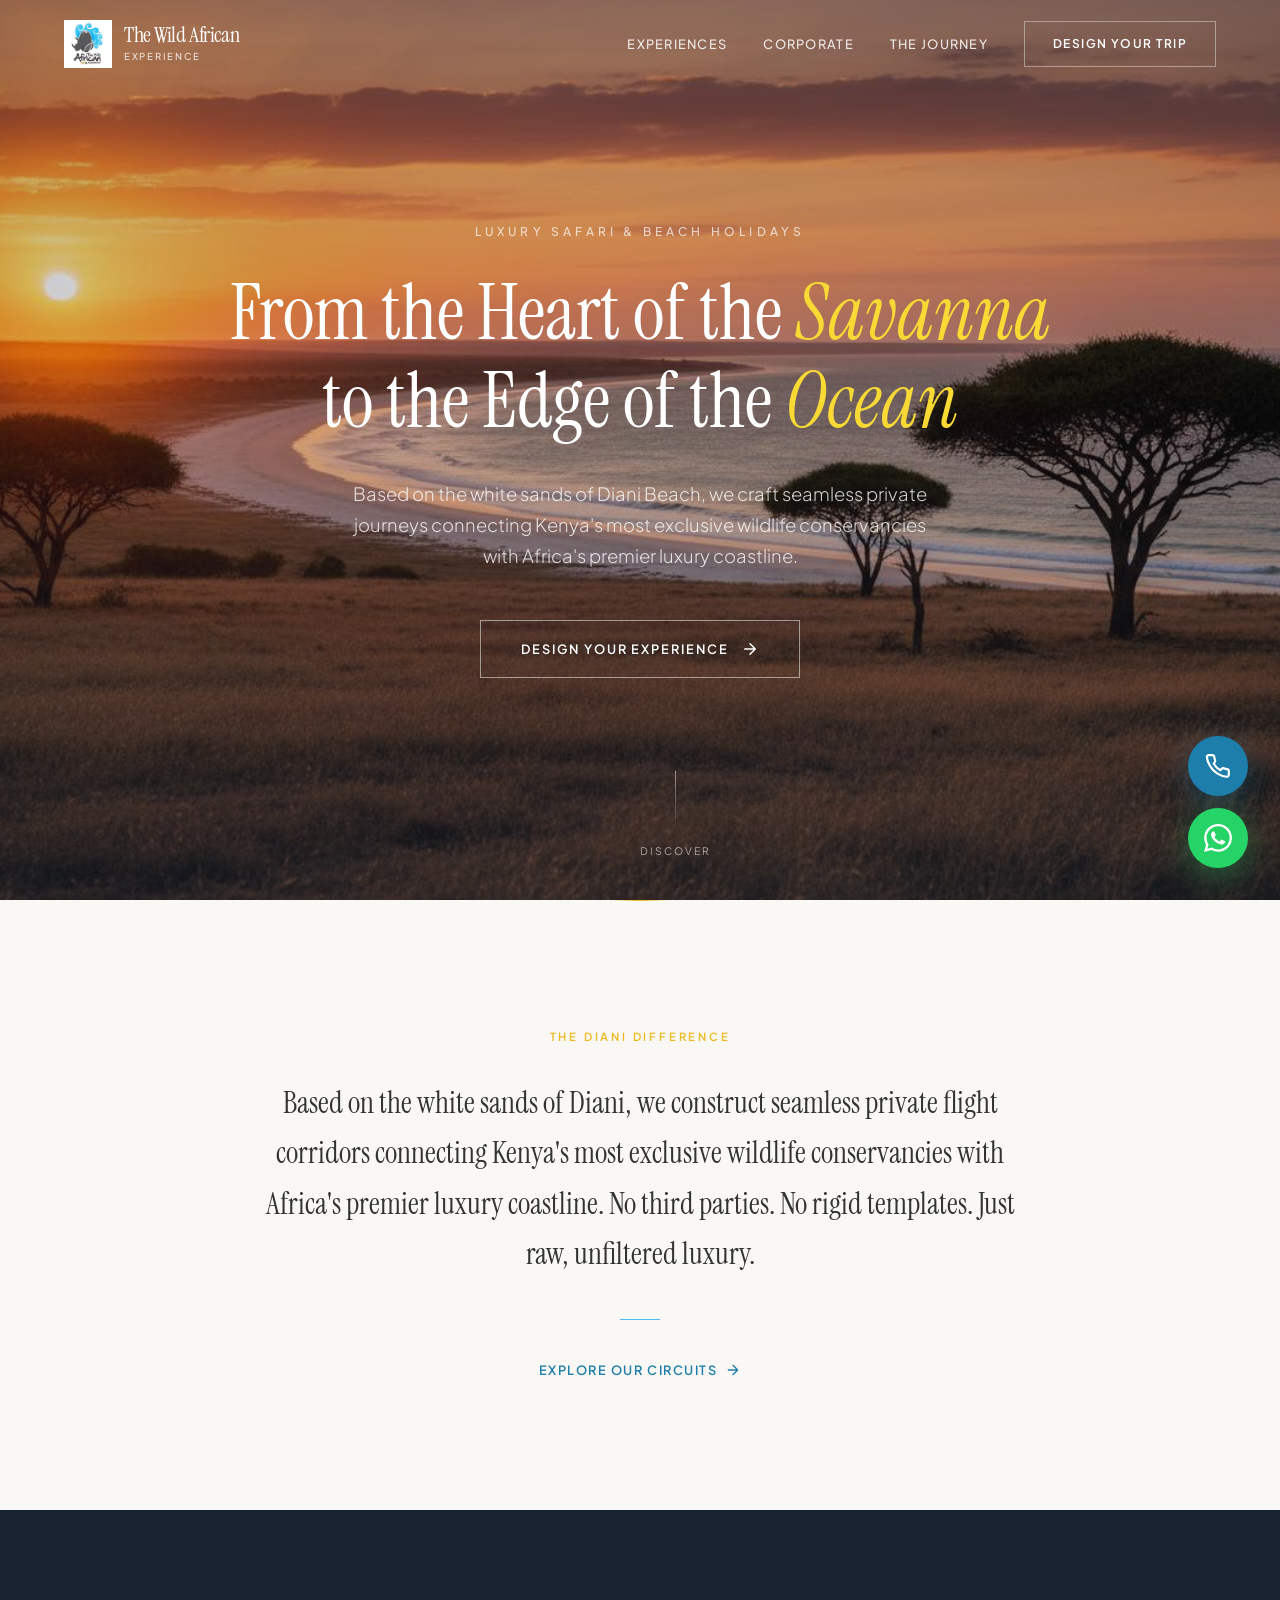
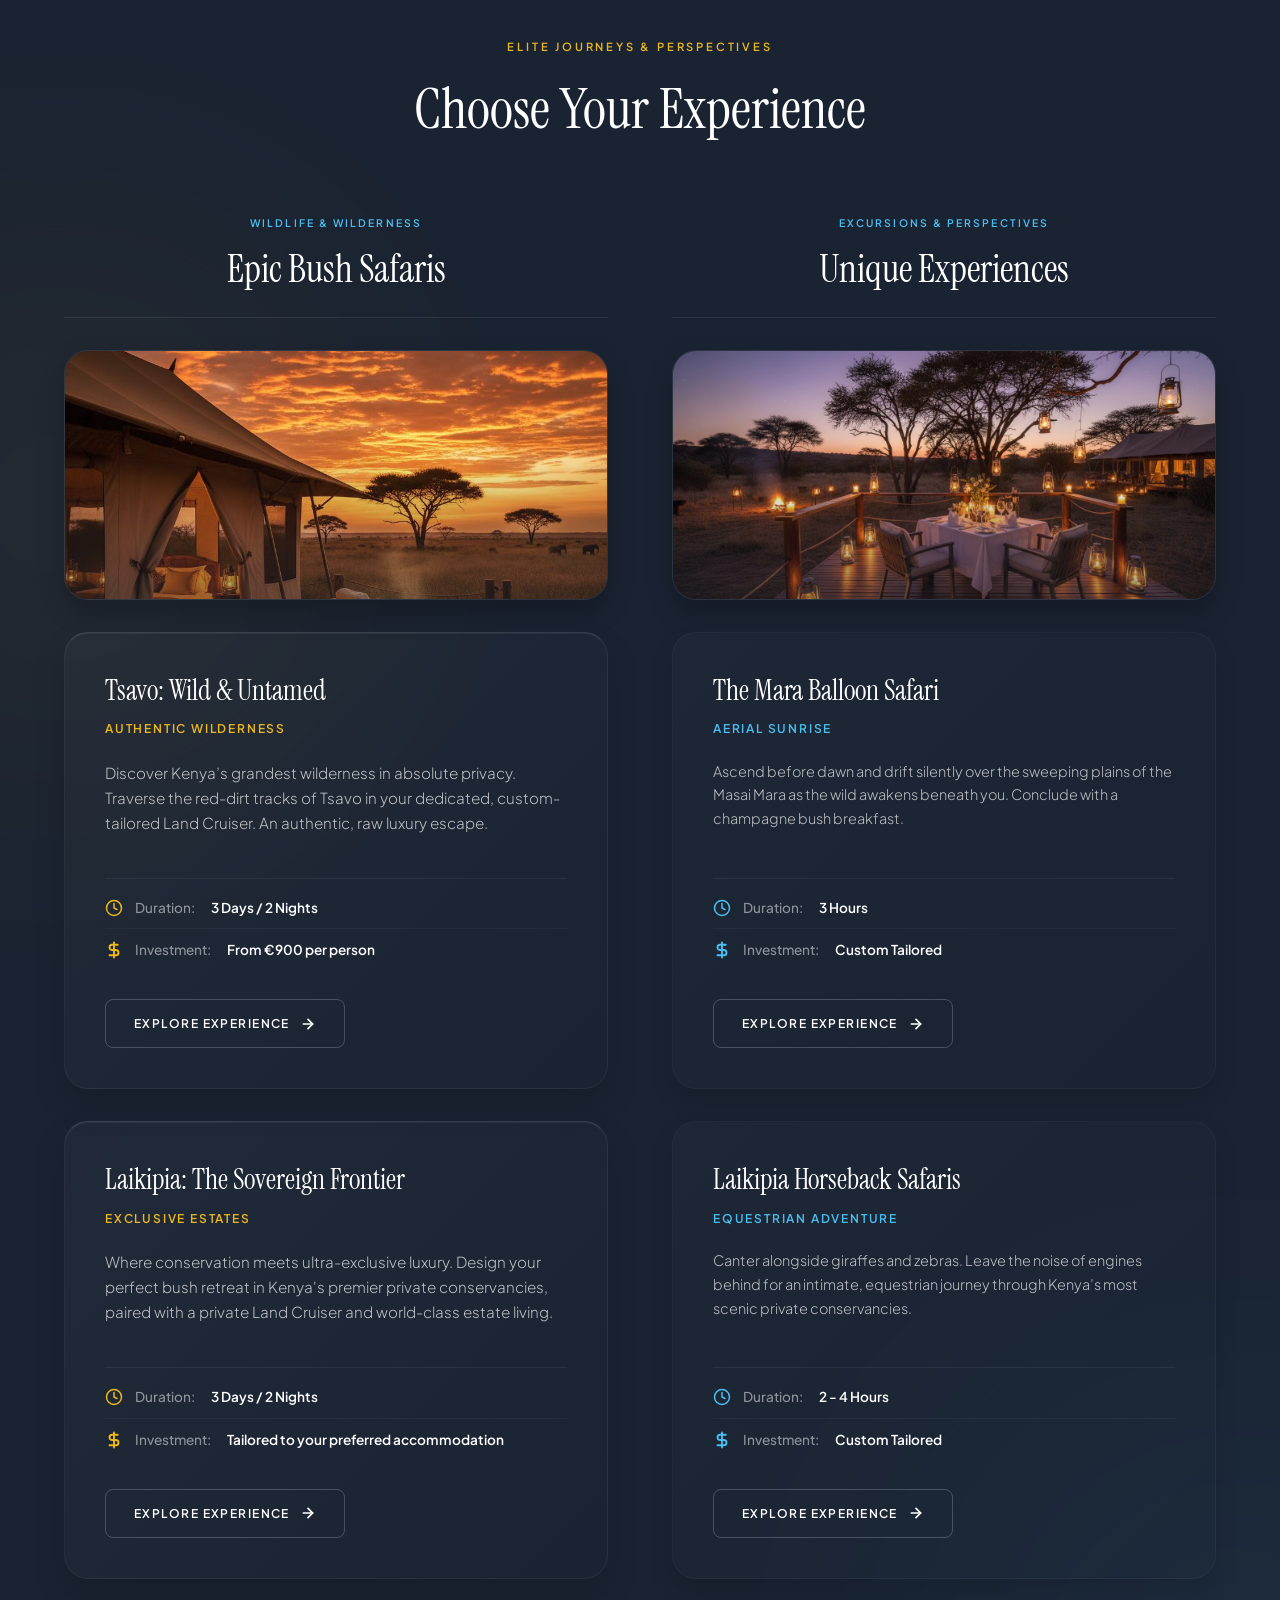
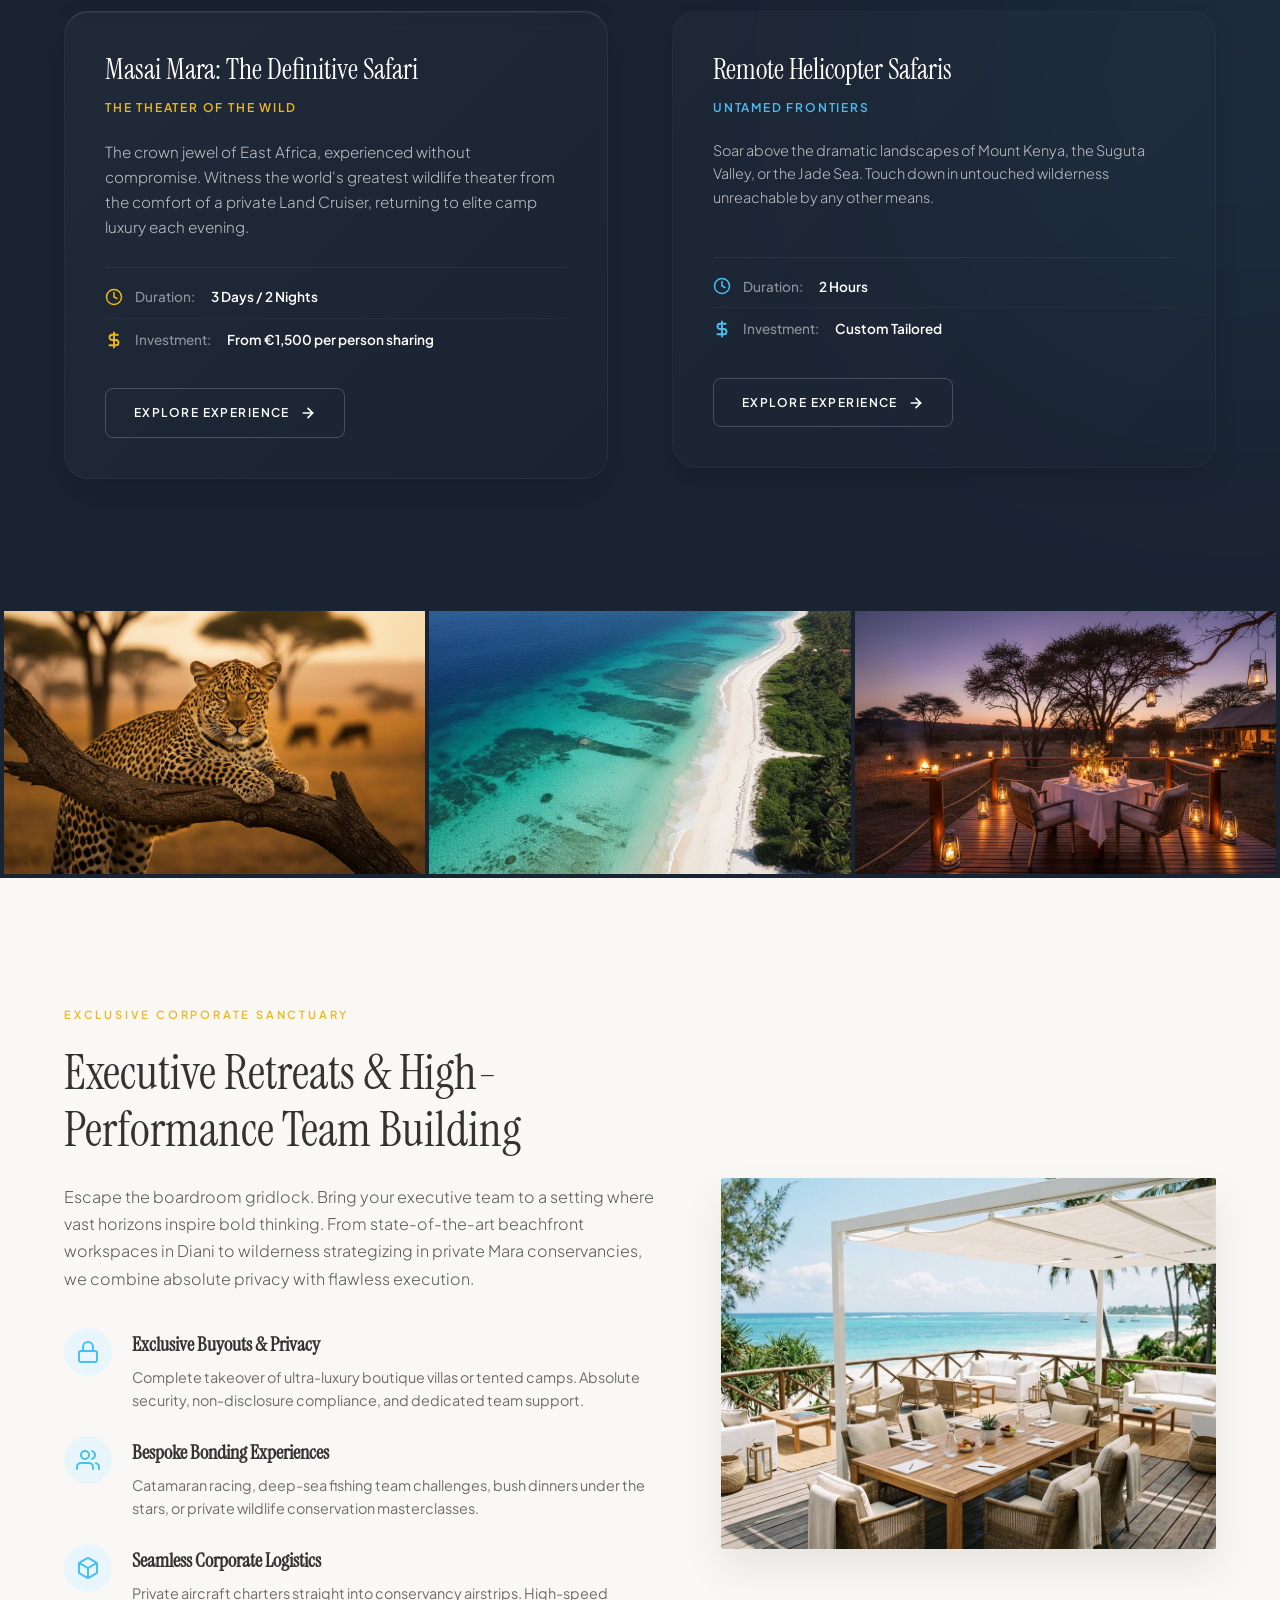
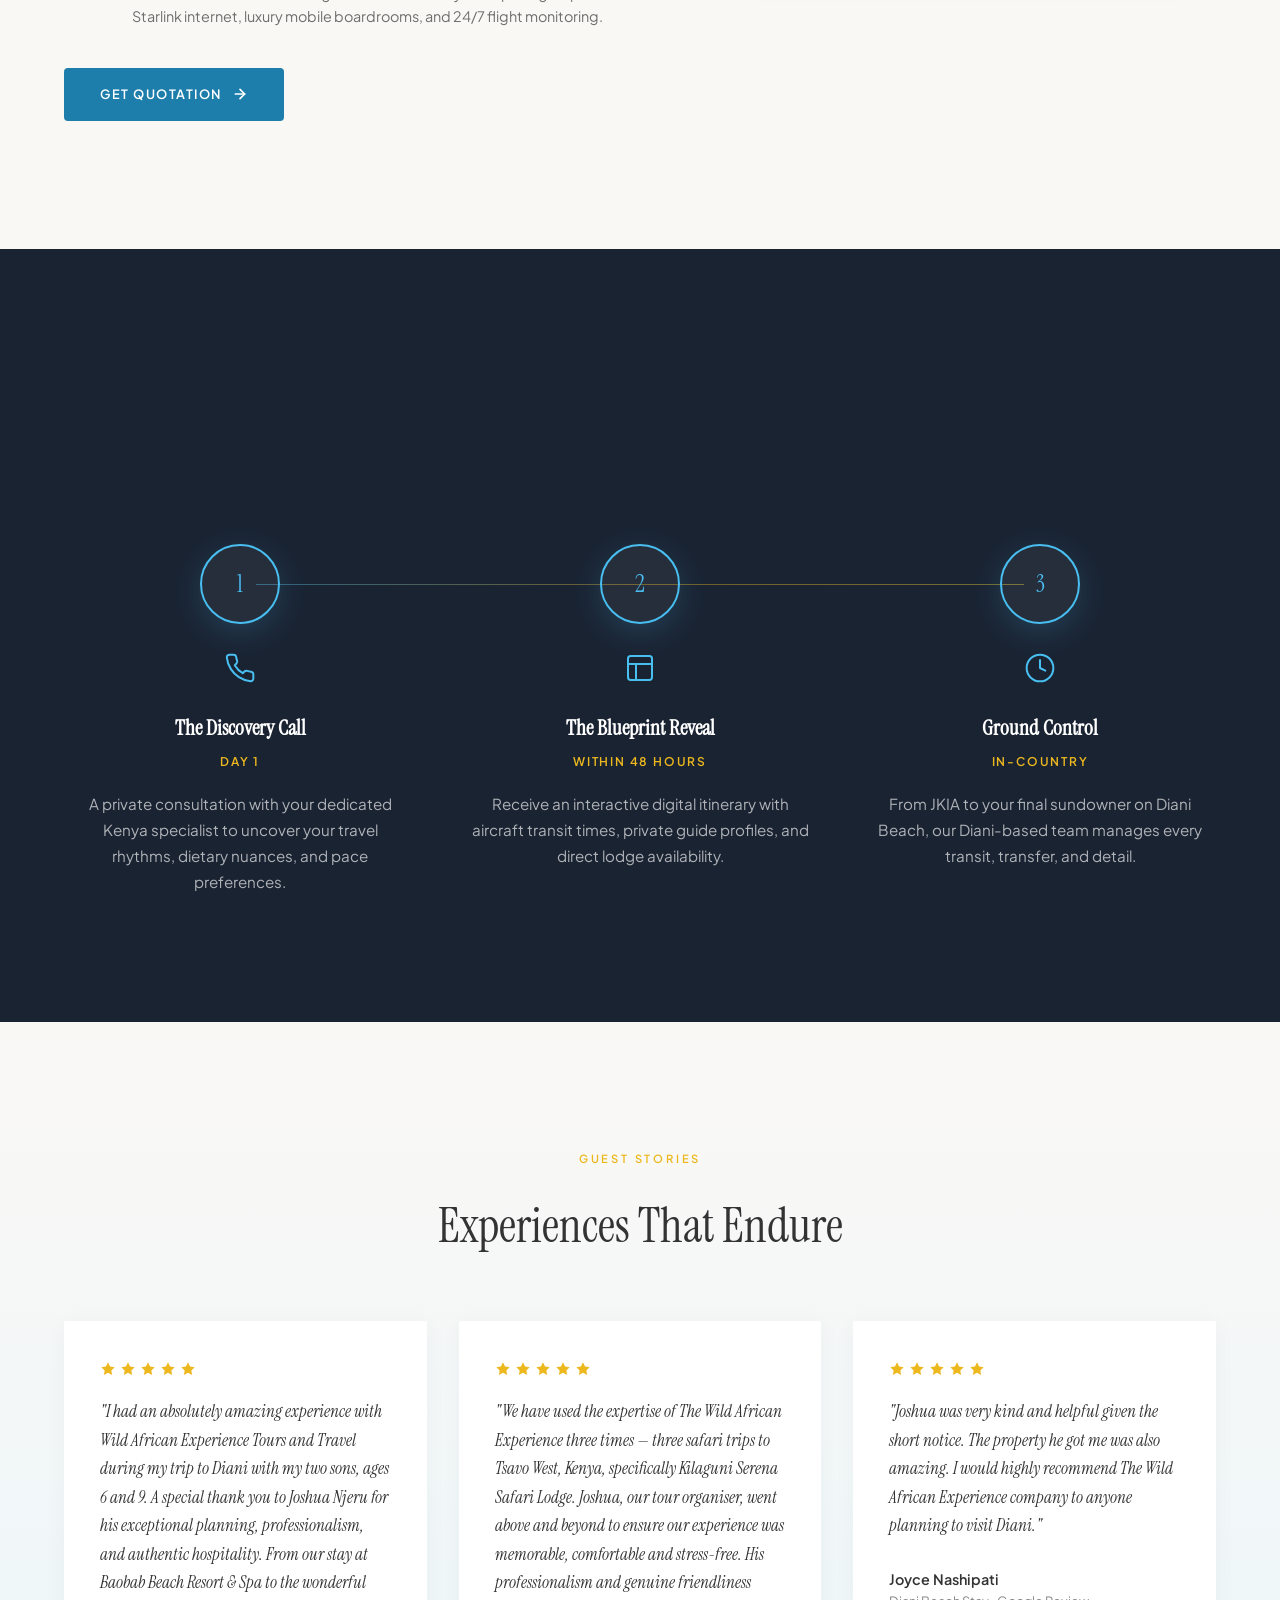
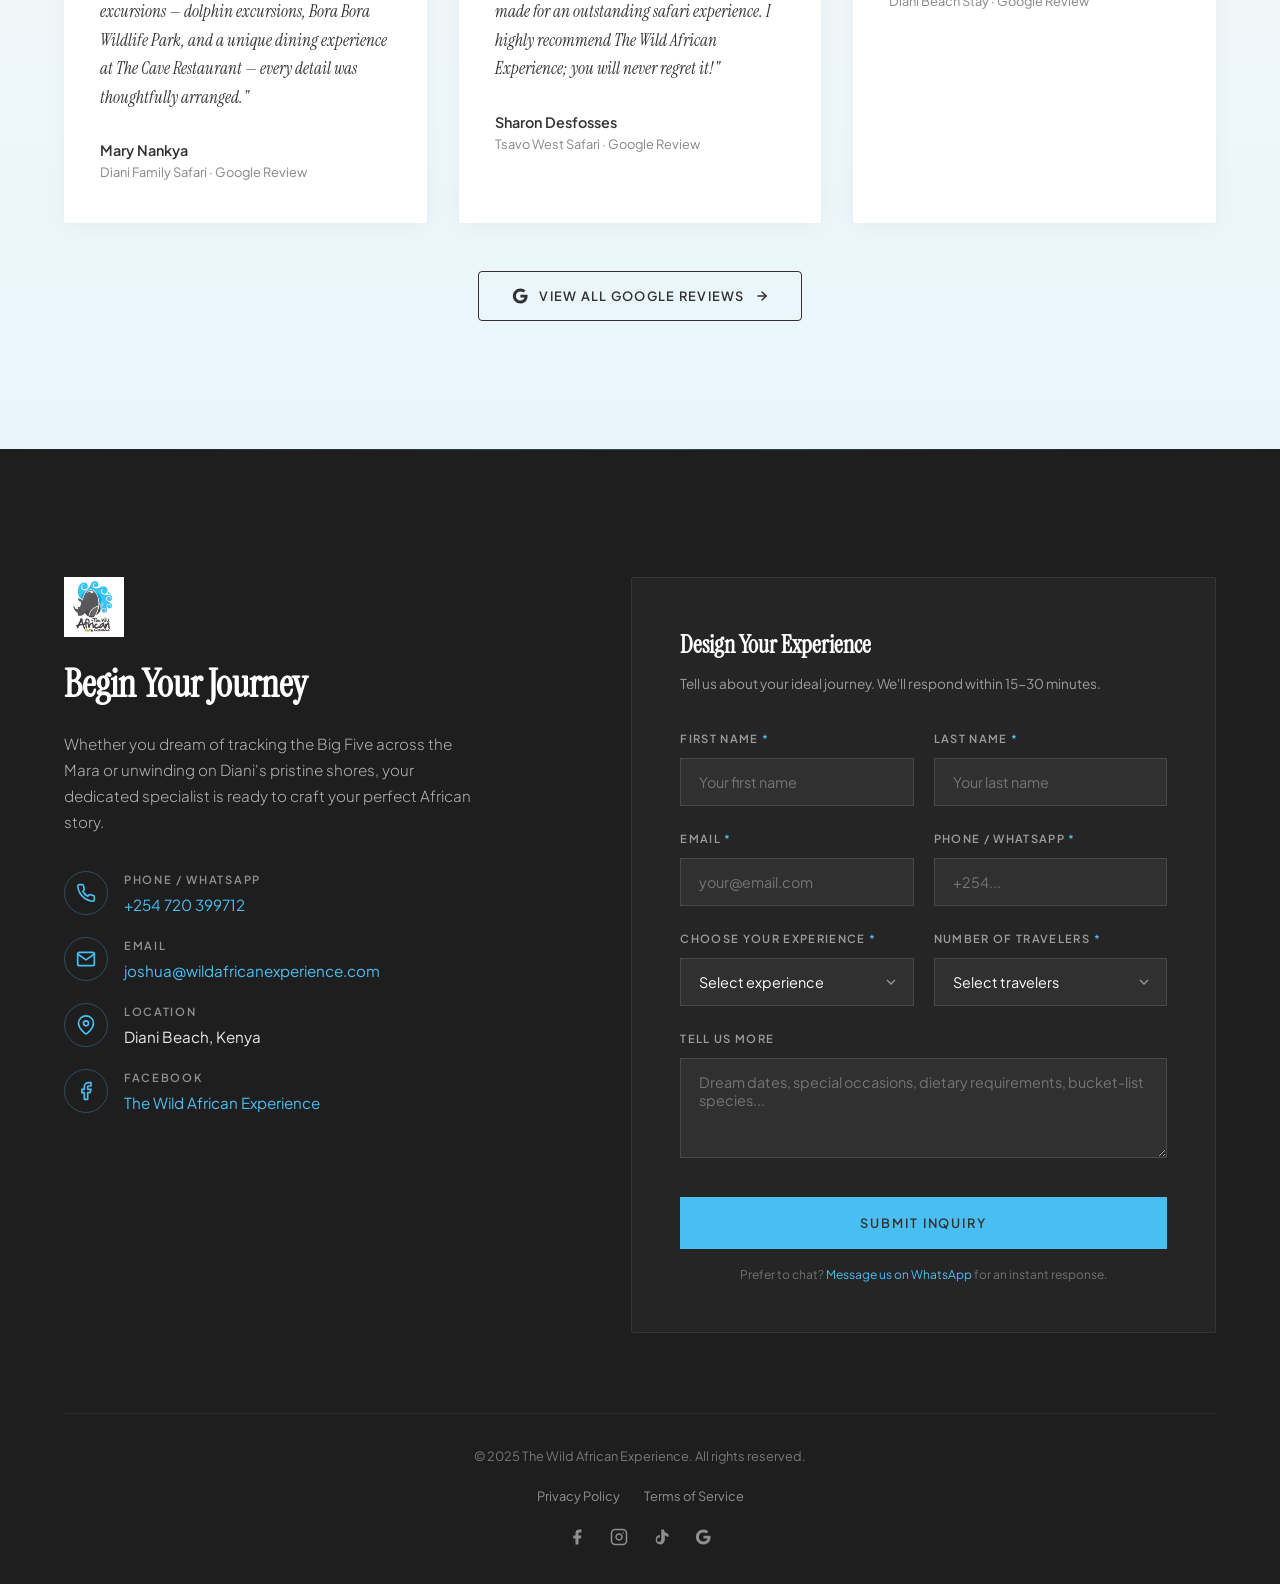
==== commit 66b81d4e: "Replace testimonials with real Google reviews, add View More Reviews CTA, update email to joshua@wil" ====
--- a/index.html
+++ b/index.html
@@ -434,8 +434,9 @@
                 <p class="testimonials-label">Guest Stories</p>
                 <h2 class="testimonials-title">Experiences That Endure</h2>
             </div>
-
             <div class="testimonials-grid">
+
+                <!-- REVIEW 1: Mary Nankya -->
                 <div class="testimonial-card reveal reveal-delay-1">
                     <div class="testimonial-stars">
                         <svg width="16" height="16" viewBox="0 0 24 24" fill="currentColor" stroke="none"><polygon points="12 2 15.09 8.26 22 9.27 17 14.14 18.18 21.02 12 17.77 5.82 21.02 7 14.14 2 9.27 8.91 8.26 12 2"/></svg>
@@ -444,15 +445,16 @@
                         <svg width="16" height="16" viewBox="0 0 24 24" fill="currentColor" stroke="none"><polygon points="12 2 15.09 8.26 22 9.27 17 14.14 18.18 21.02 12 17.77 5.82 21.02 7 14.14 2 9.27 8.91 8.26 12 2"/></svg>
                         <svg width="16" height="16" viewBox="0 0 24 24" fill="currentColor" stroke="none"><polygon points="12 2 15.09 8.26 22 9.27 17 14.14 18.18 21.02 12 17.77 5.82 21.02 7 14.14 2 9.27 8.91 8.26 12 2"/></svg>
                     </div>
-                    <p class="testimonial-text">"The seamless transition from the intensity of the Mara to the serenity of Diani was orchestrated to perfection. Every detail anticipated before we knew we wanted it."</p>
+                    <p class="testimonial-text">"I had an absolutely amazing experience with Wild African Experience Tours and Travel during my trip to Diani with my two sons, ages 6 and 9. A special thank you to Joshua Njeru for his exceptional planning, professionalism, and authentic hospitality. From our stay at Baobab Beach Resort &amp; Spa to the wonderful excursions — dolphin excursions, Bora Bora Wildlife Park, and a unique dining experience at The Cave Restaurant — every detail was thoughtfully arranged."</p>
                     <div class="testimonial-author">
                         <div>
-                            <div class="testimonial-name">Catherine & James M.</div>
-                            <div class="testimonial-detail">Sky to Sea Expedition &middot; October 2024</div>
-                        </div>
-                    </div>
-                </div>
-
+                            <div class="testimonial-name">Mary Nankya</div>
+                            <div class="testimonial-detail">Diani Family Safari &middot; Google Review</div>
+                        </div>
+                    </div>
+                </div>
+
+                <!-- REVIEW 2: Sharon Desfosses -->
                 <div class="testimonial-card reveal reveal-delay-2">
                     <div class="testimonial-stars">
                         <svg width="16" height="16" viewBox="0 0 24 24" fill="currentColor" stroke="none"><polygon points="12 2 15.09 8.26 22 9.27 17 14.14 18.18 21.02 12 17.77 5.82 21.02 7 14.14 2 9.27 8.91 8.26 12 2"/></svg>
@@ -461,15 +463,16 @@
                         <svg width="16" height="16" viewBox="0 0 24 24" fill="currentColor" stroke="none"><polygon points="12 2 15.09 8.26 22 9.27 17 14.14 18.18 21.02 12 17.77 5.82 21.02 7 14.14 2 9.27 8.91 8.26 12 2"/></svg>
                         <svg width="16" height="16" viewBox="0 0 24 24" fill="currentColor" stroke="none"><polygon points="12 2 15.09 8.26 22 9.27 17 14.14 18.18 21.02 12 17.77 5.82 21.02 7 14.14 2 9.27 8.91 8.26 12 2"/></svg>
                     </div>
-                    <p class="testimonial-text">"We've traveled with many luxury operators across four continents. The Wild African Experience stands apart for their Diani-based operational excellence and genuine care."</p>
+                    <p class="testimonial-text">"We have used the expertise of The Wild African Experience three times — three safari trips to Tsavo West, Kenya, specifically Kilaguni Serena Safari Lodge. Joshua, our tour organiser, went above and beyond to ensure our experience was memorable, comfortable and stress-free. His professionalism and genuine friendliness made for an outstanding safari experience. I highly recommend The Wild African Experience; you will never regret it!"</p>
                     <div class="testimonial-author">
                         <div>
-                            <div class="testimonial-name">The Brennan Family</div>
-                            <div class="testimonial-detail">Multi-Gen Safari &middot; December 2024</div>
-                        </div>
-                    </div>
-                </div>
-
+                            <div class="testimonial-name">Sharon Desfosses</div>
+                            <div class="testimonial-detail">Tsavo West Safari &middot; Google Review</div>
+                        </div>
+                    </div>
+                </div>
+
+                <!-- REVIEW 3: Joyce Nashipati -->
                 <div class="testimonial-card reveal reveal-delay-3">
                     <div class="testimonial-stars">
                         <svg width="16" height="16" viewBox="0 0 24 24" fill="currentColor" stroke="none"><polygon points="12 2 15.09 8.26 22 9.27 17 14.14 18.18 21.02 12 17.77 5.82 21.02 7 14.14 2 9.27 8.91 8.26 12 2"/></svg>
@@ -478,14 +481,23 @@
                         <svg width="16" height="16" viewBox="0 0 24 24" fill="currentColor" stroke="none"><polygon points="12 2 15.09 8.26 22 9.27 17 14.14 18.18 21.02 12 17.77 5.82 21.02 7 14.14 2 9.27 8.91 8.26 12 2"/></svg>
                         <svg width="16" height="16" viewBox="0 0 24 24" fill="currentColor" stroke="none"><polygon points="12 2 15.09 8.26 22 9.27 17 14.14 18.18 21.02 12 17.77 5.82 21.02 7 14.14 2 9.27 8.91 8.26 12 2"/></svg>
                     </div>
-                    <p class="testimonial-text">"Our honeymoon was beyond anything we could have imagined. Private dinners under the stars, exclusive game drives, and a beach finale that felt like our own private island."</p>
+                    <p class="testimonial-text">"Joshua was very kind and helpful given the short notice. The property he got me was also amazing. I would highly recommend The Wild African Experience company to anyone planning to visit Diani."</p>
                     <div class="testimonial-author">
                         <div>
-                            <div class="testimonial-name">Sarah & David O.</div>
-                            <div class="testimonial-detail">Bush & Beach Honeymoon &middot; February 2025</div>
-                        </div>
-                    </div>
-                </div>
+                            <div class="testimonial-name">Joyce Nashipati</div>
+                            <div class="testimonial-detail">Diani Beach Stay &middot; Google Review</div>
+                        </div>
+                    </div>
+                </div>
+            </div>
+
+            <!-- VIEW MORE REVIEWS CTA -->
+            <div class="reveal" style="text-align:center; margin-top: 48px;">
+                <a href="https://share.google/PRtojnNX8cUEM1r1q" target="_blank" rel="noopener noreferrer" style="display:inline-flex;align-items:center;gap:10px;font-family:var(--font-sans);font-size:0.8rem;font-weight:600;letter-spacing:0.1em;text-transform:uppercase;color:var(--color-charcoal);border:1.5px solid var(--color-charcoal);padding:14px 32px;border-radius:4px;transition:all 0.3s ease;"  onmouseover="this.style.background='var(--color-charcoal)';this.style.color='white'" onmouseout="this.style.background='transparent';this.style.color='var(--color-charcoal)'">
+                    <svg width="18" height="18" viewBox="0 0 24 24" fill="currentColor"><path d="M12.545,10.239v3.821h5.445c-0.712,2.315-2.647,3.972-5.445,3.972c-3.332,0-6.033-2.701-6.033-6.032s2.701-6.032,6.033-6.032c1.498,0,2.866,0.549,3.921,1.453l2.814-2.814C17.503,2.988,15.139,2,12.545,2C7.021,2,2.543,6.477,2.543,12s4.478,10,10.002,10c8.396,0,10.249-7.85,9.426-11.748L12.545,10.239z"/></svg>
+                    View All Google Reviews
+                    <svg width="14" height="14" viewBox="0 0 24 24" fill="none" stroke="currentColor" stroke-width="2.5" stroke-linecap="round" stroke-linejoin="round"><line x1="5" y1="12" x2="19" y2="12"/><polyline points="12 5 19 12 12 19"/></svg>
+                </a>
             </div>
         </div>
     </section>
@@ -520,7 +532,7 @@
                         </div>
                         <div>
                             <p class="footer-contact-label">Email</p>
-                            <p class="footer-contact-value"><a href="mailto:info@wildafricanexperience.co.ke">info@wildafricanexperience.co.ke</a></p>
+                            <p class="footer-contact-value"><a href="mailto:joshua@wildafricanexperience.com">joshua@wildafricanexperience.com</a></p>
                         </div>
                     </div>
 
--- a/css/styles.css
+++ b/css/styles.css
@@ -1437,6 +1437,27 @@
 }
 
 /* ========================================
+   STICKY BAR ACTIVE — Lift floating buttons
+   so they clear the sticky CTA strip
+======================================== */
+body.sticky-bar-active .whatsapp-float {
+  bottom: 100px;
+}
+
+body.sticky-bar-active .phone-float {
+  bottom: 172px;
+}
+
+@media (max-width: 768px) {
+  body.sticky-bar-active .whatsapp-float {
+    bottom: 134px;
+  }
+  body.sticky-bar-active .phone-float {
+    bottom: 198px;
+  }
+}
+
+/* ========================================
    CORPORATE RETREATS & TEAM BUILDING
 ======================================== */
 .retreats {
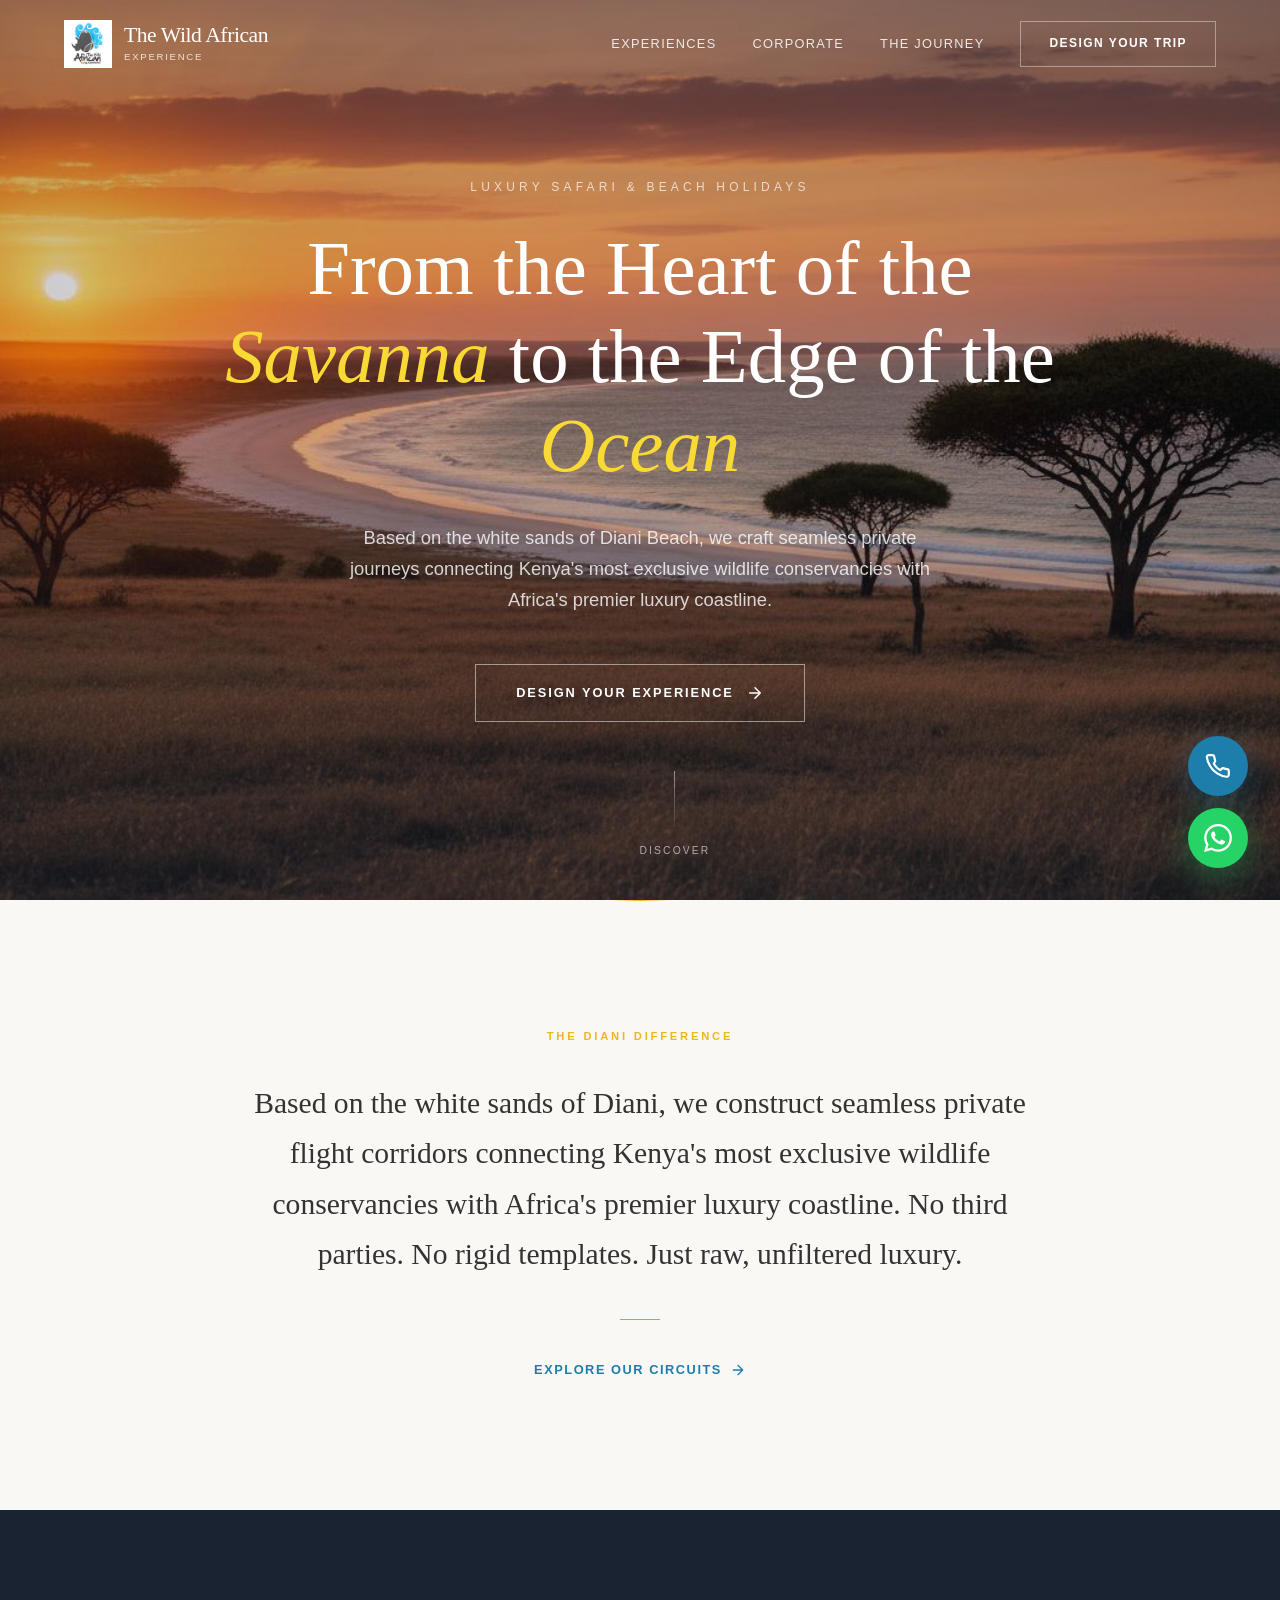
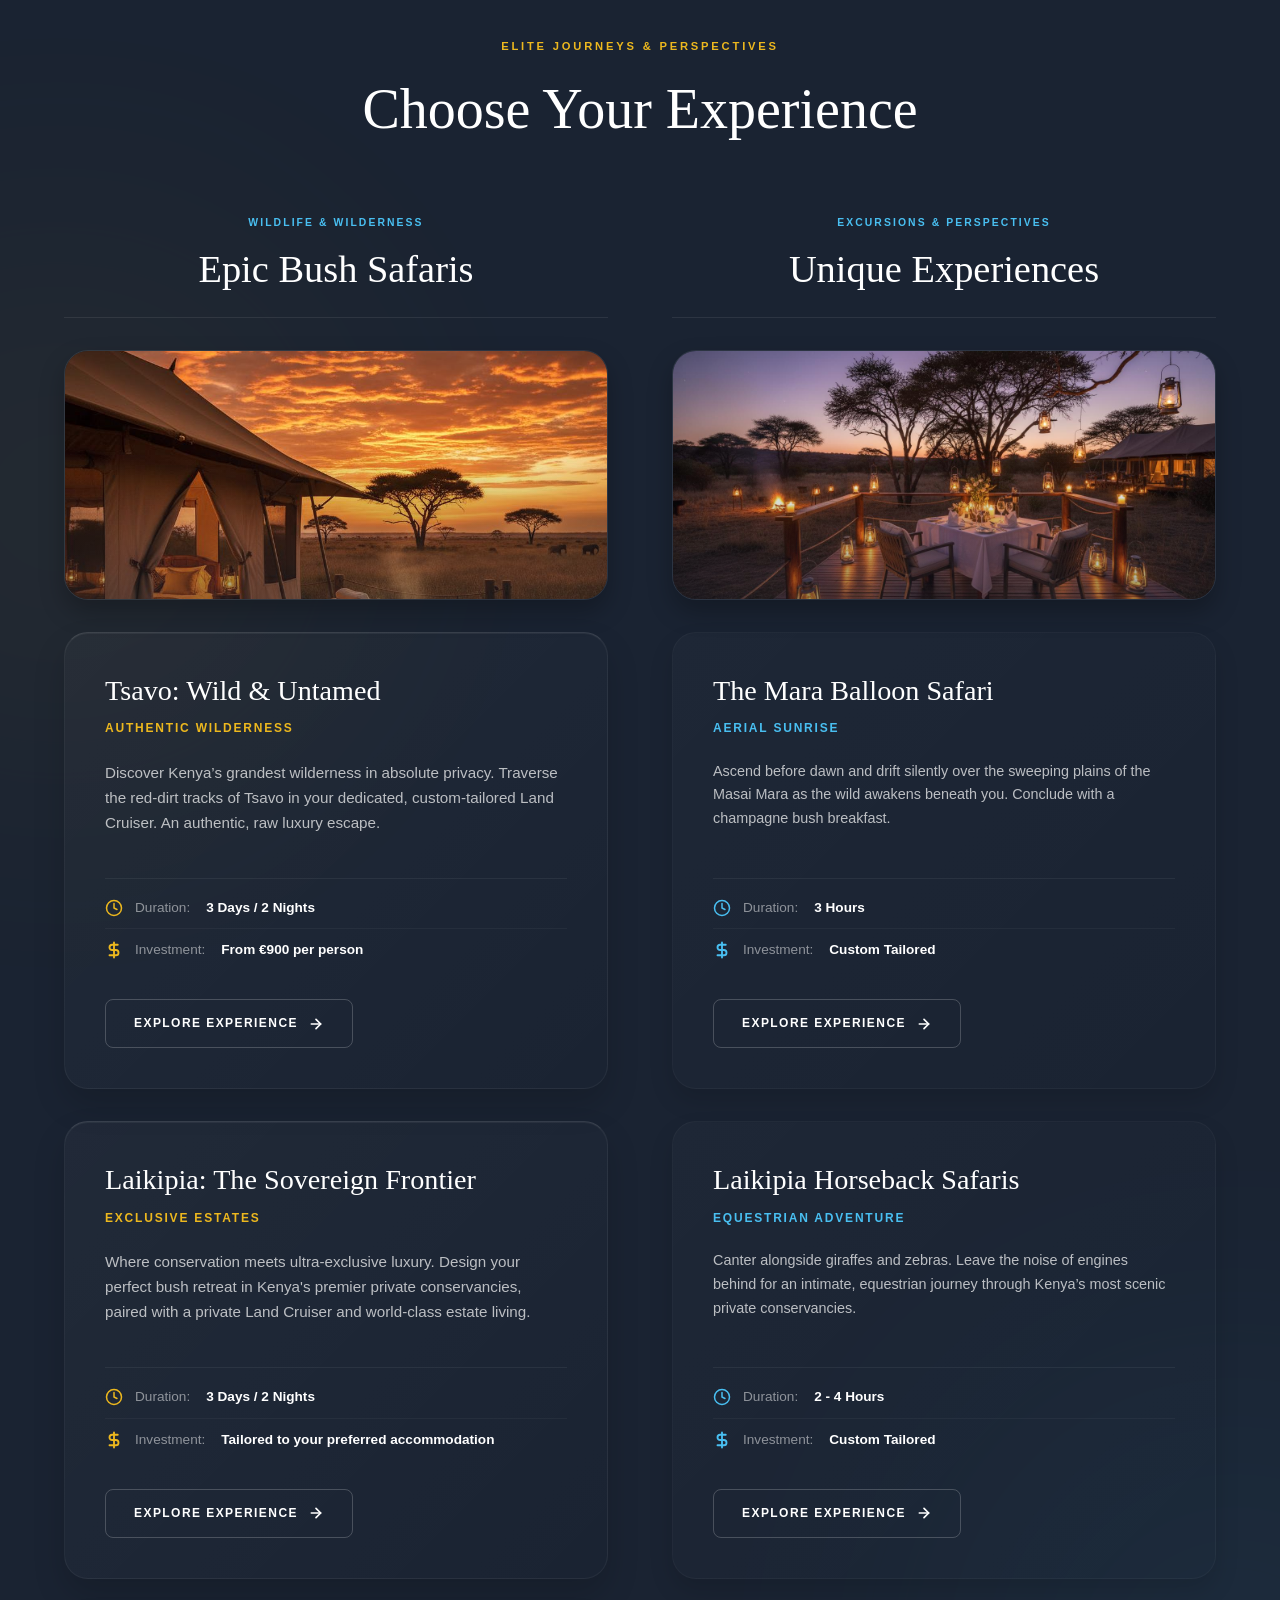
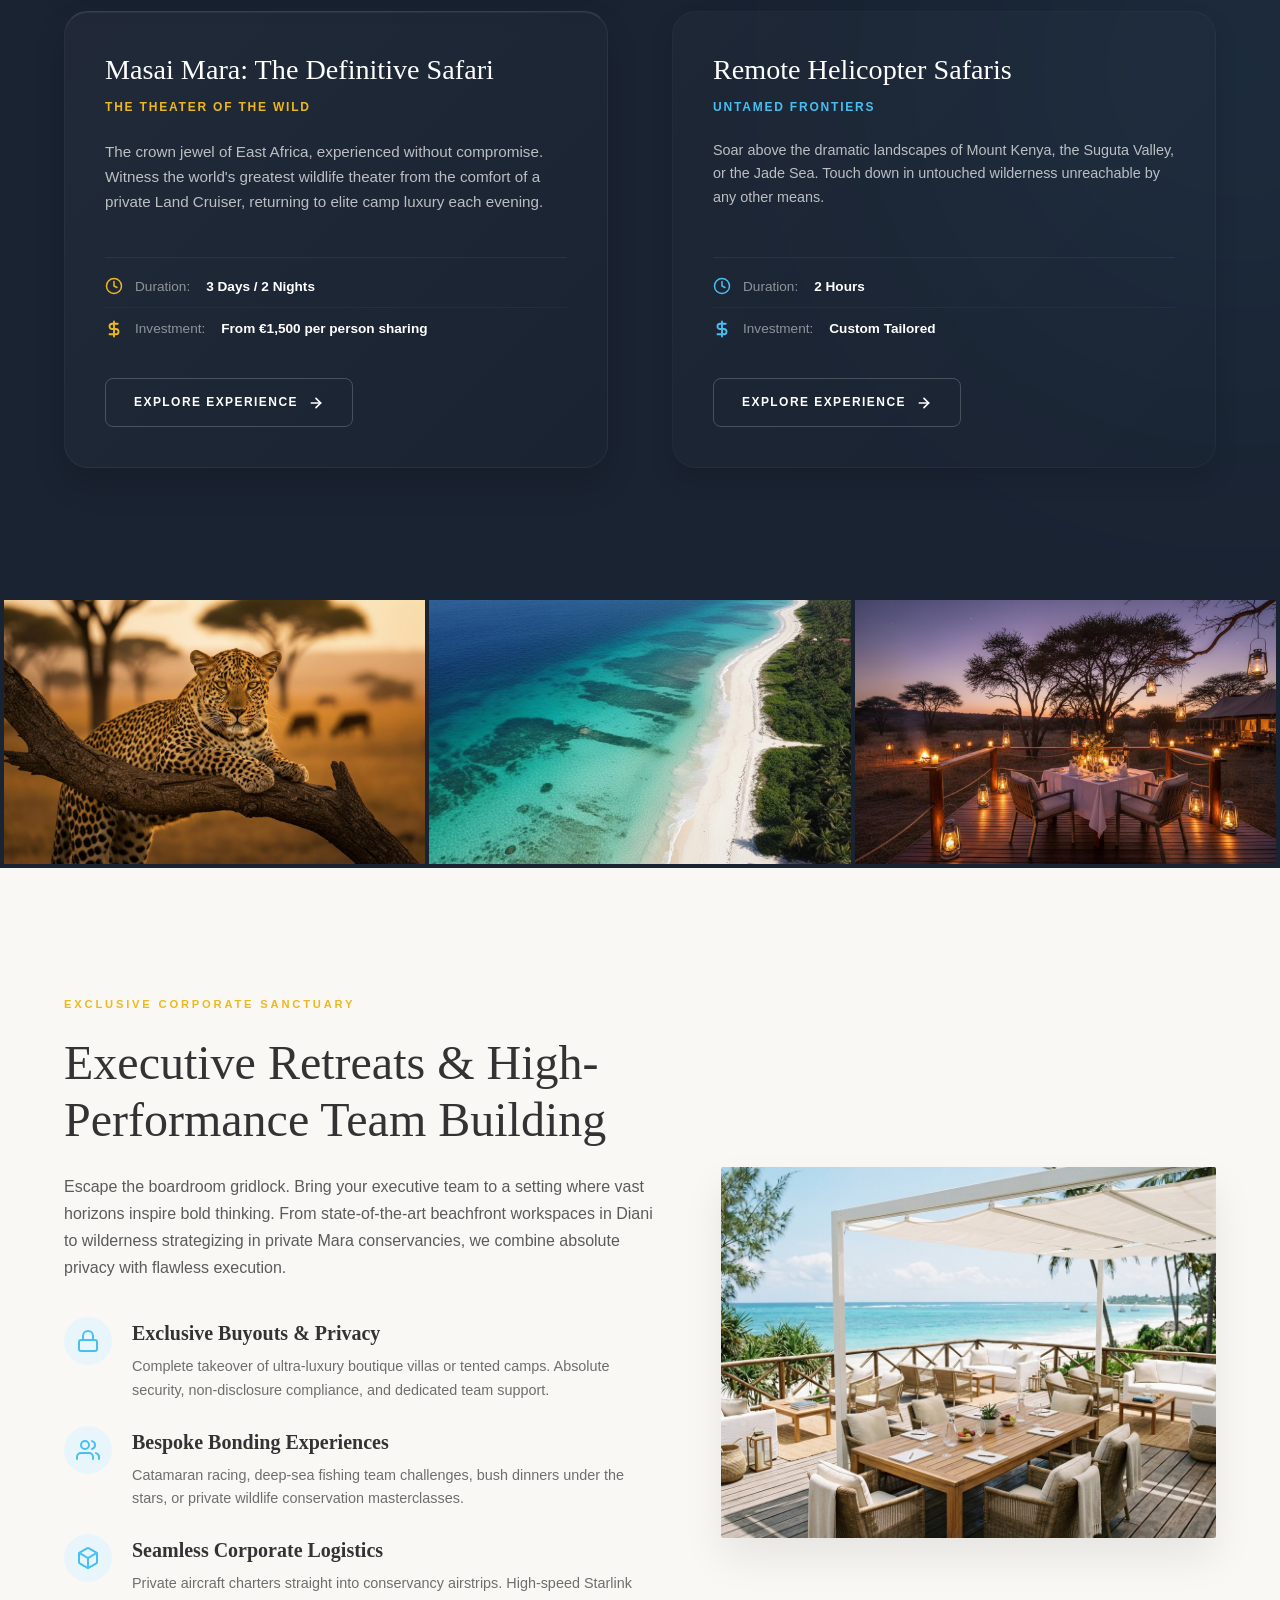
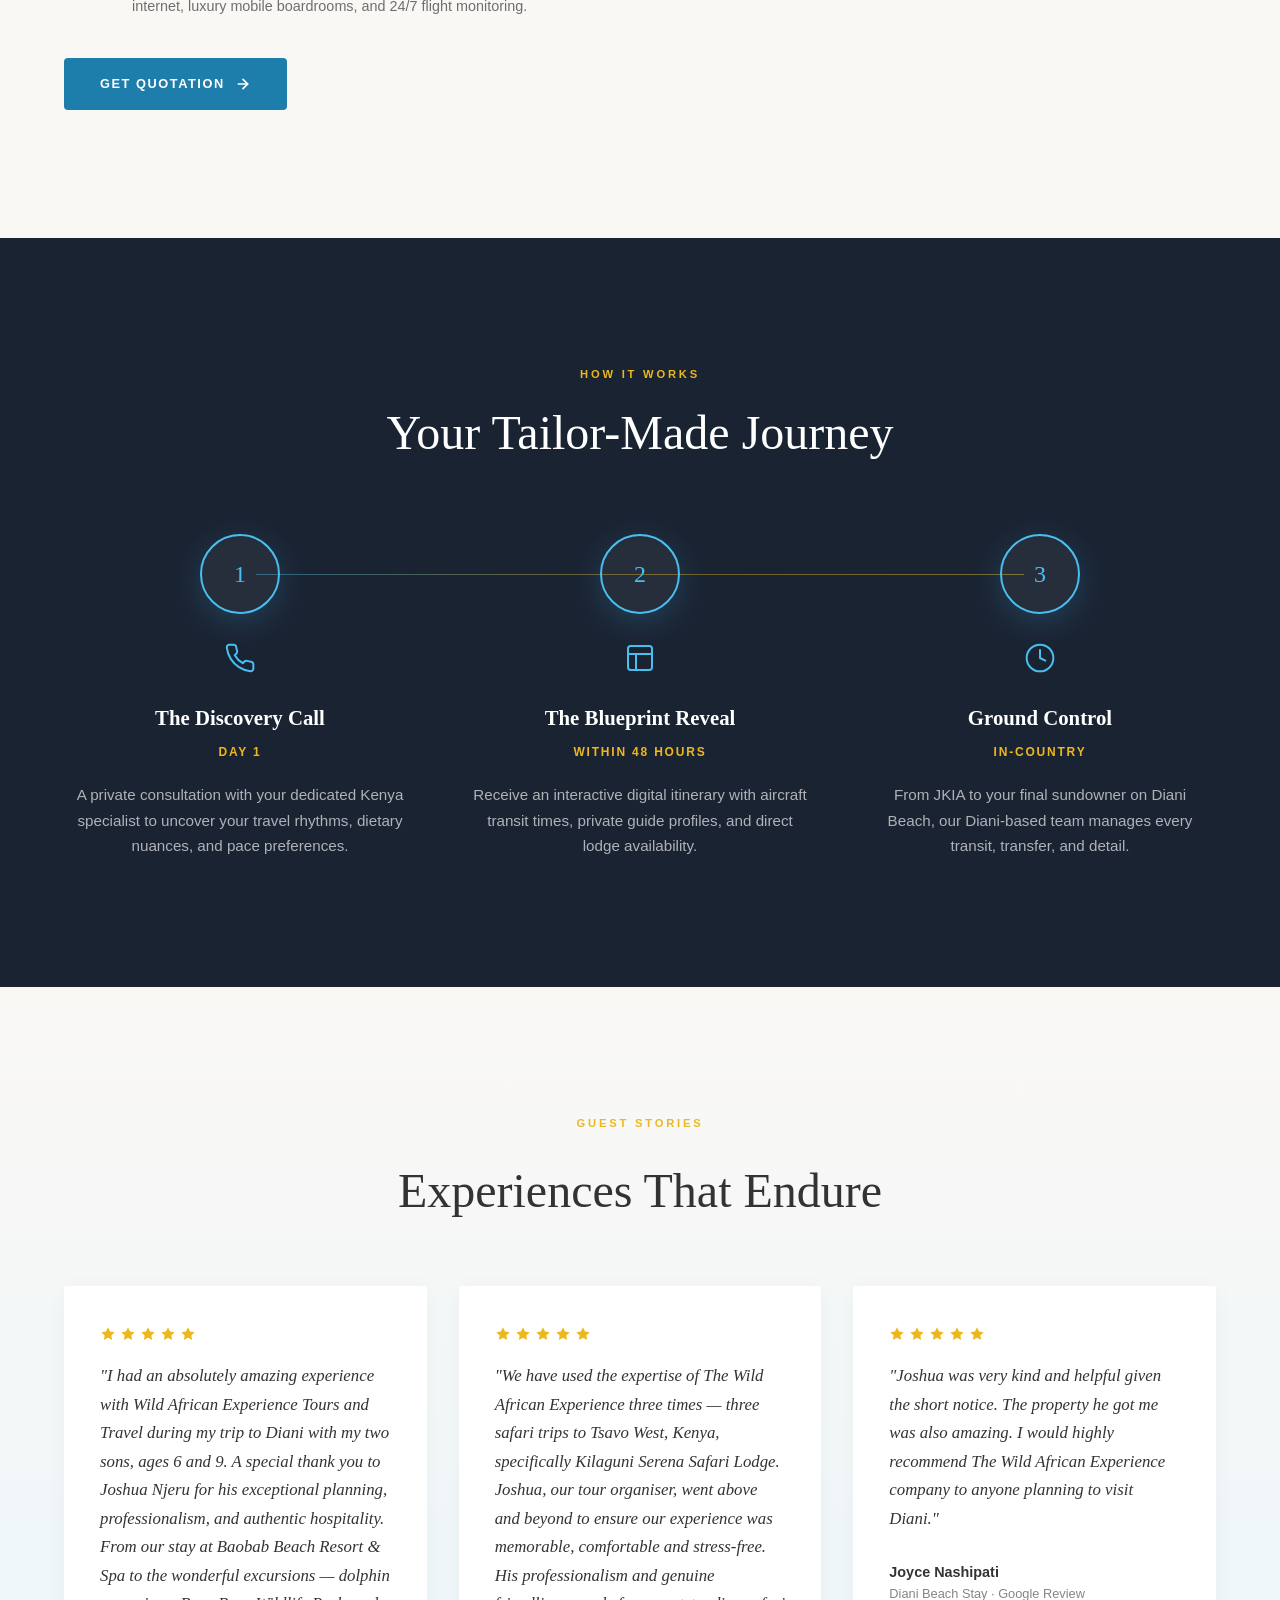
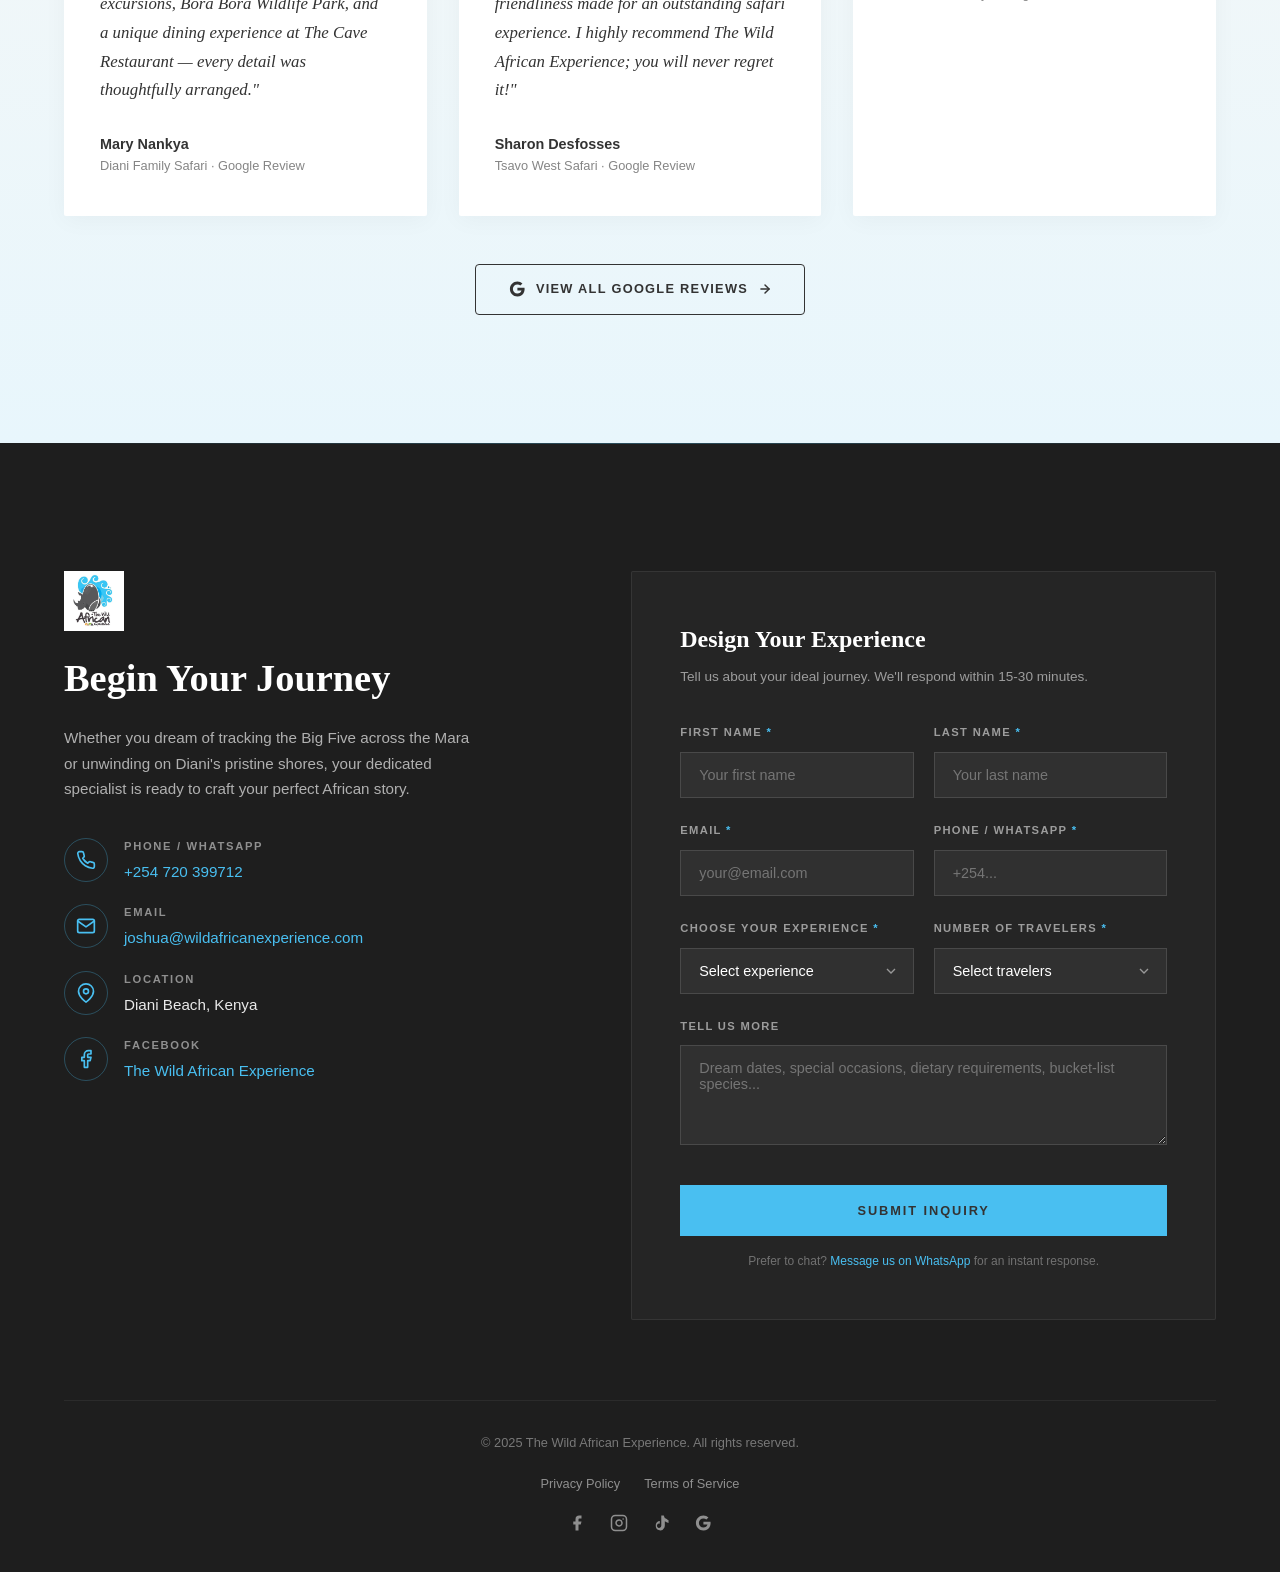
==== commit 277fbab1: "SEO/GEO audit: JSON-LD schemas, canonical tags, OG tags, robots.txt, sitemap.xml, .htaccess, 404.htm" ====
--- a/index.html
+++ b/index.html
@@ -6,9 +6,108 @@
     <title>The Wild African Experience | Luxury Safari & Beach Holidays</title>
     <meta name="description" content="Kenya's premier luxury tours and travel company. Bespoke bush-to-beach safaris from Diani Beach to Maasai Mara. Private charters, five-star lodges, tailor-made journeys." />
 
-    <link rel="preconnect" href="https://fonts.googleapis.com" />
-    <link rel="preconnect" href="https://fonts.gstatic.com" crossorigin />
-    <link href="https://fonts.googleapis.com/css2?family=Instrument+Serif:ital@0;1&family=Plus+Jakarta+Sans:wght@300;400;500;600;700&display=swap" rel="stylesheet" />
+    <!-- SEO: Canonical -->
+    <link rel="canonical" href="https://www.wildafricanexperience.com/" />
+
+    <!-- SEO: Open Graph -->
+    <meta property="og:type" content="website" />
+    <meta property="og:url" content="https://www.wildafricanexperience.com/" />
+    <meta property="og:title" content="The Wild African Experience | Luxury Safari & Beach Holidays in Kenya" />
+    <meta property="og:description" content="Kenya's premier luxury tours and travel company. Bespoke bush-to-beach safaris from Diani Beach to Maasai Mara. Private charters, five-star lodges, tailor-made journeys." />
+    <meta property="og:image" content="https://www.wildafricanexperience.com/images/hero.jpg" />
+    <meta property="og:site_name" content="The Wild African Experience" />
+    <meta property="og:locale" content="en_GB" />
+
+    <!-- SEO: Twitter Card -->
+    <meta name="twitter:card" content="summary_large_image" />
+    <meta name="twitter:title" content="The Wild African Experience | Luxury Safari & Beach Holidays in Kenya" />
+    <meta name="twitter:description" content="Bespoke bush-to-beach safaris from Diani Beach to Maasai Mara. Five-star lodges, private charters, tailor-made journeys." />
+    <meta name="twitter:image" content="https://www.wildafricanexperience.com/images/hero.jpg" />
+
+    <!-- SEO: Extra Meta -->
+    <meta name="theme-color" content="#0a1628" />
+    <meta name="geo.region" content="KE" />
+    <meta name="geo.placename" content="Diani Beach, Kenya" />
+
+    <!-- SEO: JSON-LD Structured Data -->
+    <script type="application/ld+json">
+    {
+      "@context": "https://schema.org",
+      "@graph": [
+        {
+          "@type": "Organization",
+          "@id": "https://www.wildafricanexperience.com/#organization",
+          "name": "The Wild African Experience",
+          "url": "https://www.wildafricanexperience.com",
+          "logo": {
+            "@type": "ImageObject",
+            "url": "https://www.wildafricanexperience.com/images/logo.jpg"
+          },
+          "contactPoint": {
+            "@type": "ContactPoint",
+            "telephone": "+254720399712",
+            "contactType": "customer service",
+            "email": "joshua@wildafricanexperience.com",
+            "areaServed": "KE",
+            "availableLanguage": "English"
+          },
+          "address": {
+            "@type": "PostalAddress",
+            "addressLocality": "Diani Beach",
+            "addressRegion": "Kwale County",
+            "addressCountry": "KE"
+          },
+          "sameAs": [
+            "https://wa.me/254720399712"
+          ]
+        },
+        {
+          "@type": "WebSite",
+          "@id": "https://www.wildafricanexperience.com/#website",
+          "url": "https://www.wildafricanexperience.com",
+          "name": "The Wild African Experience",
+          "description": "Kenya's premier luxury safari and beach holiday company",
+          "publisher": {
+            "@id": "https://www.wildafricanexperience.com/#organization"
+          }
+        },
+        {
+          "@type": "TravelAgency",
+          "@id": "https://www.wildafricanexperience.com/#localbusiness",
+          "name": "The Wild African Experience",
+          "url": "https://www.wildafricanexperience.com",
+          "telephone": "+254720399712",
+          "email": "joshua@wildafricanexperience.com",
+          "priceRange": "$$$$",
+          "image": "https://www.wildafricanexperience.com/images/hero.jpg",
+          "address": {
+            "@type": "PostalAddress",
+            "addressLocality": "Diani Beach",
+            "addressRegion": "Kwale County",
+            "addressCountry": "KE"
+          },
+          "geo": {
+            "@type": "GeoCoordinates",
+            "latitude": "-4.3167",
+            "longitude": "39.5667"
+          },
+          "openingHours": "Mo-Su 08:00-20:00",
+          "hasOfferCatalog": {
+            "@type": "OfferCatalog",
+            "name": "Safari & Experience Packages",
+            "itemListElement": [
+              { "@type": "Offer", "itemOffered": { "@type": "TouristTrip", "name": "Epic Bush Safari — Tsavo West" } },
+              { "@type": "Offer", "itemOffered": { "@type": "TouristTrip", "name": "Epic Bush Safari — Masai Mara" } },
+              { "@type": "Offer", "itemOffered": { "@type": "TouristTrip", "name": "Masai Mara Hot Air Balloon Safari" } },
+              { "@type": "Offer", "itemOffered": { "@type": "TouristTrip", "name": "Laikipia Equestrian Safaris" } },
+              { "@type": "Offer", "itemOffered": { "@type": "TouristTrip", "name": "Scenic Helicopter Safaris" } },
+              { "@type": "Offer", "itemOffered": { "@type": "TouristTrip", "name": "Corporate Retreat Kenya" } }
+            ]
+          }
+        }
+      ]
+    }
+    </script>
 
     <!-- Main Stylesheet -->
     <link rel="stylesheet" href="css/styles.css" />
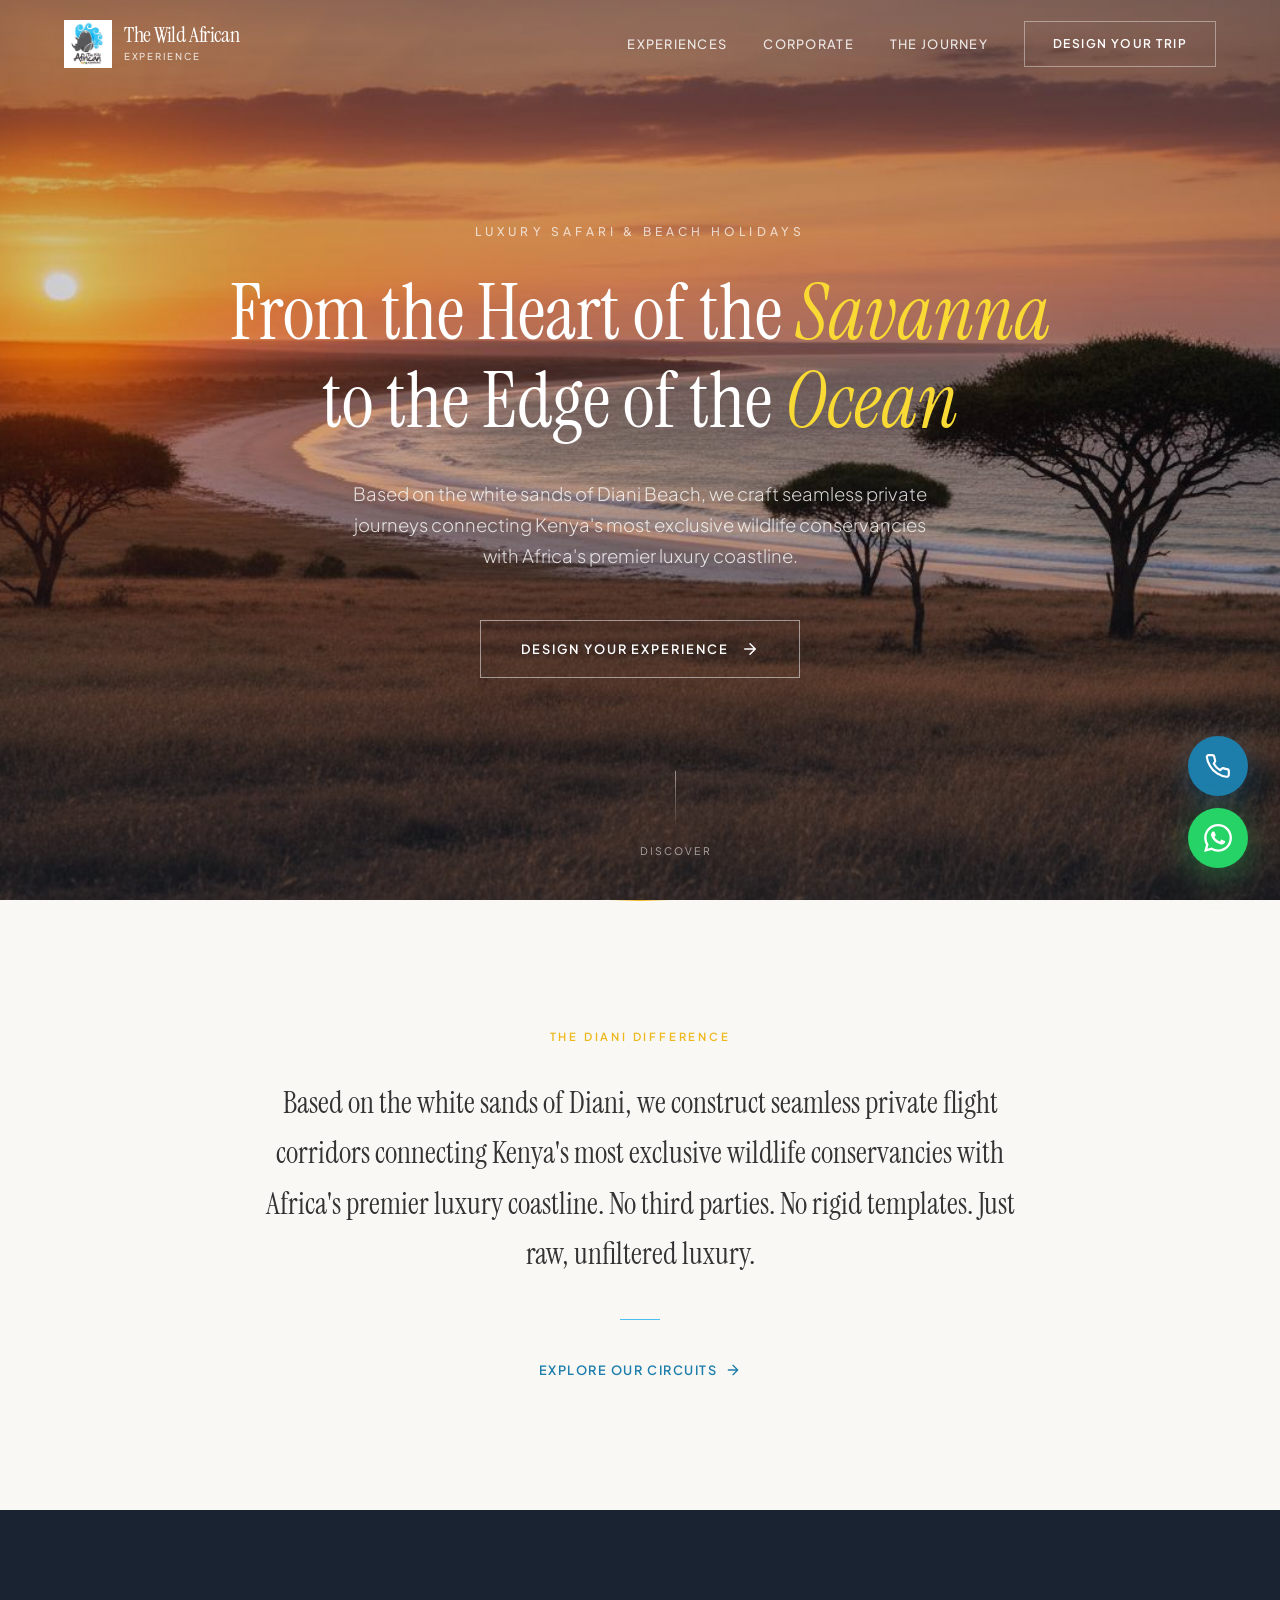
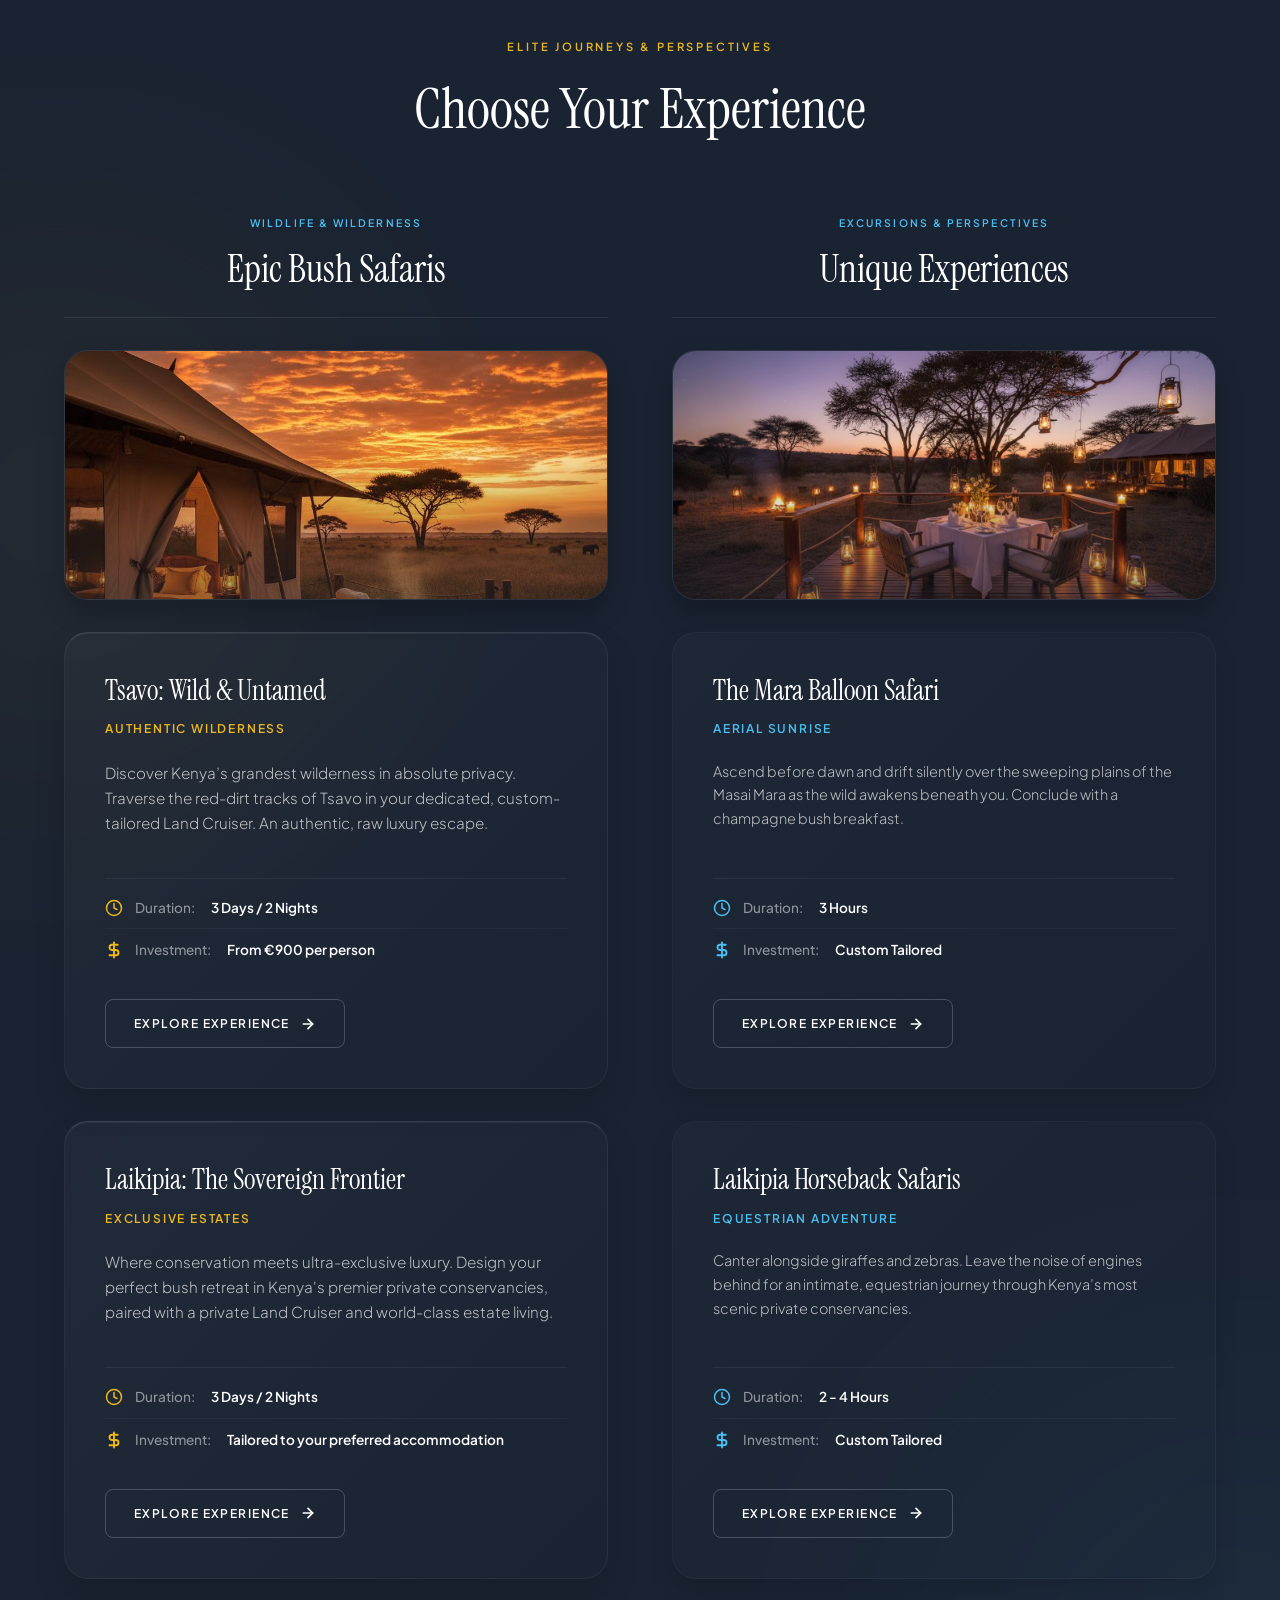
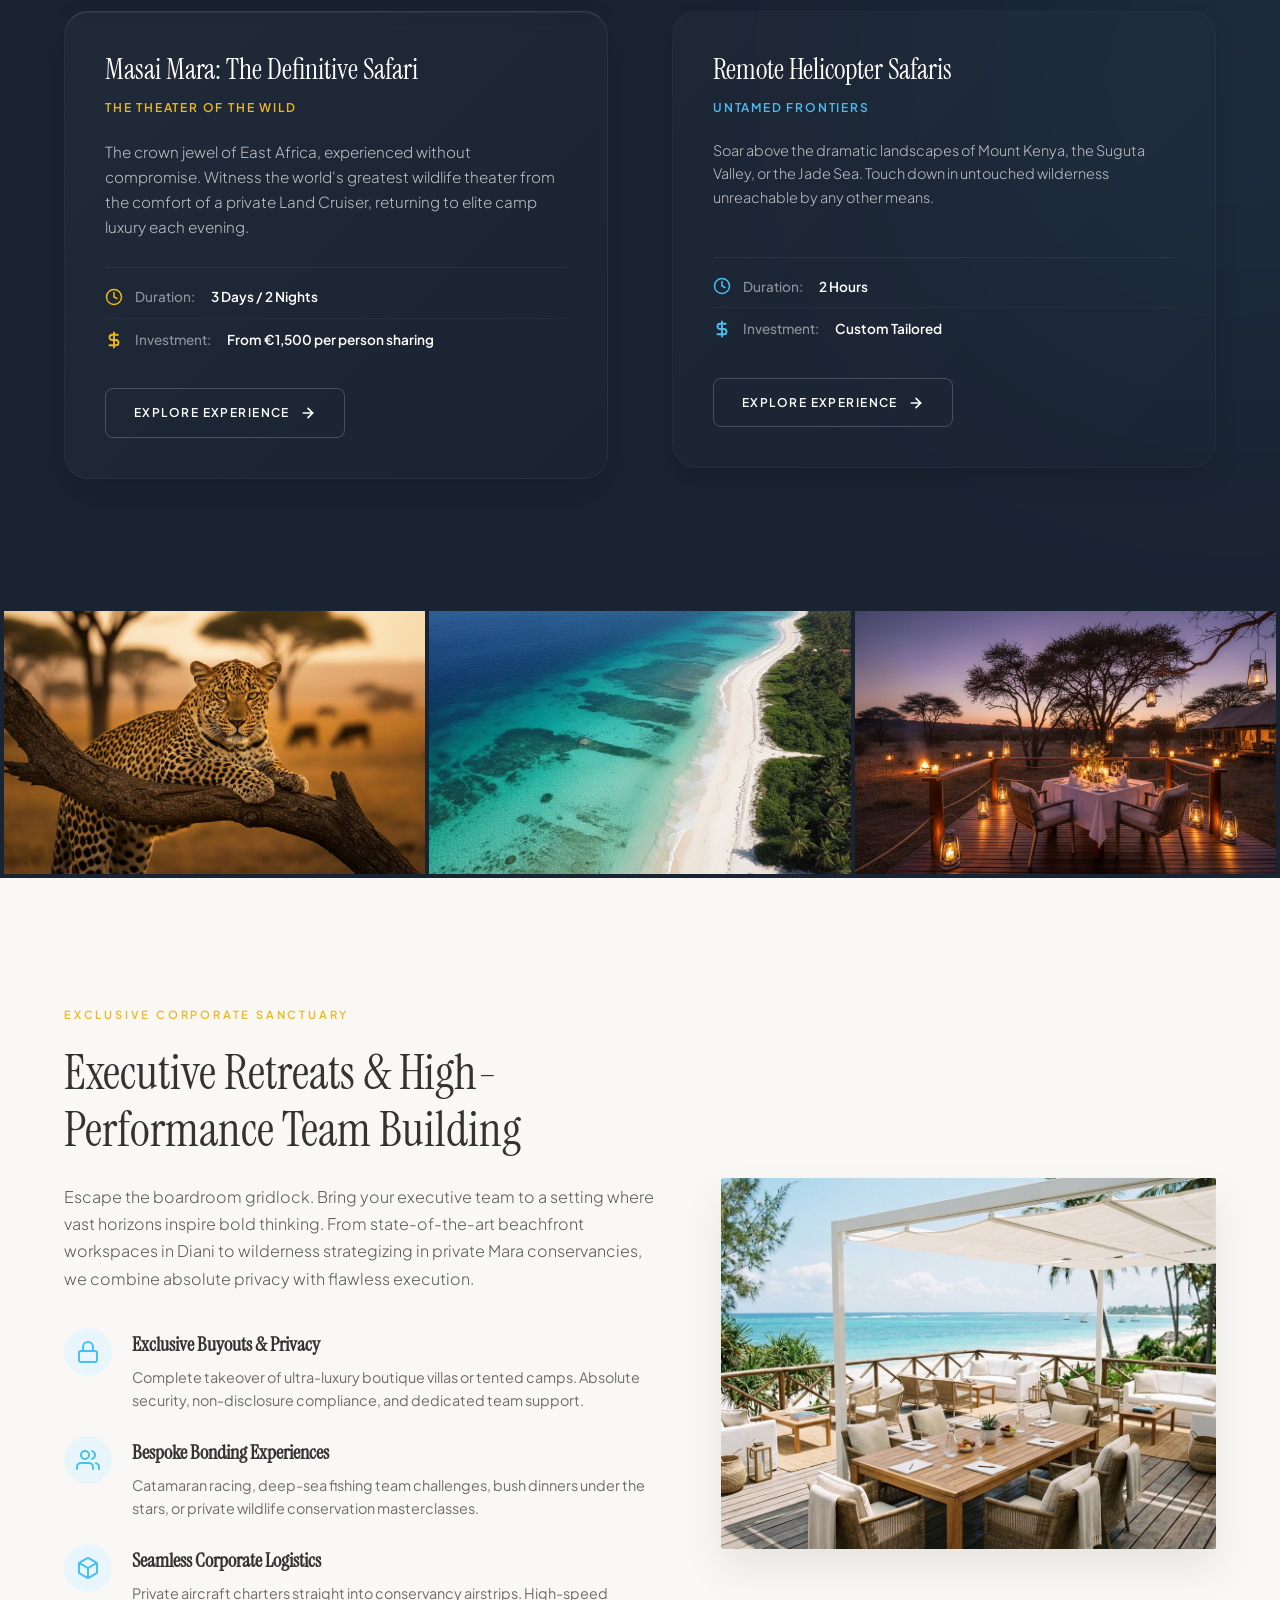
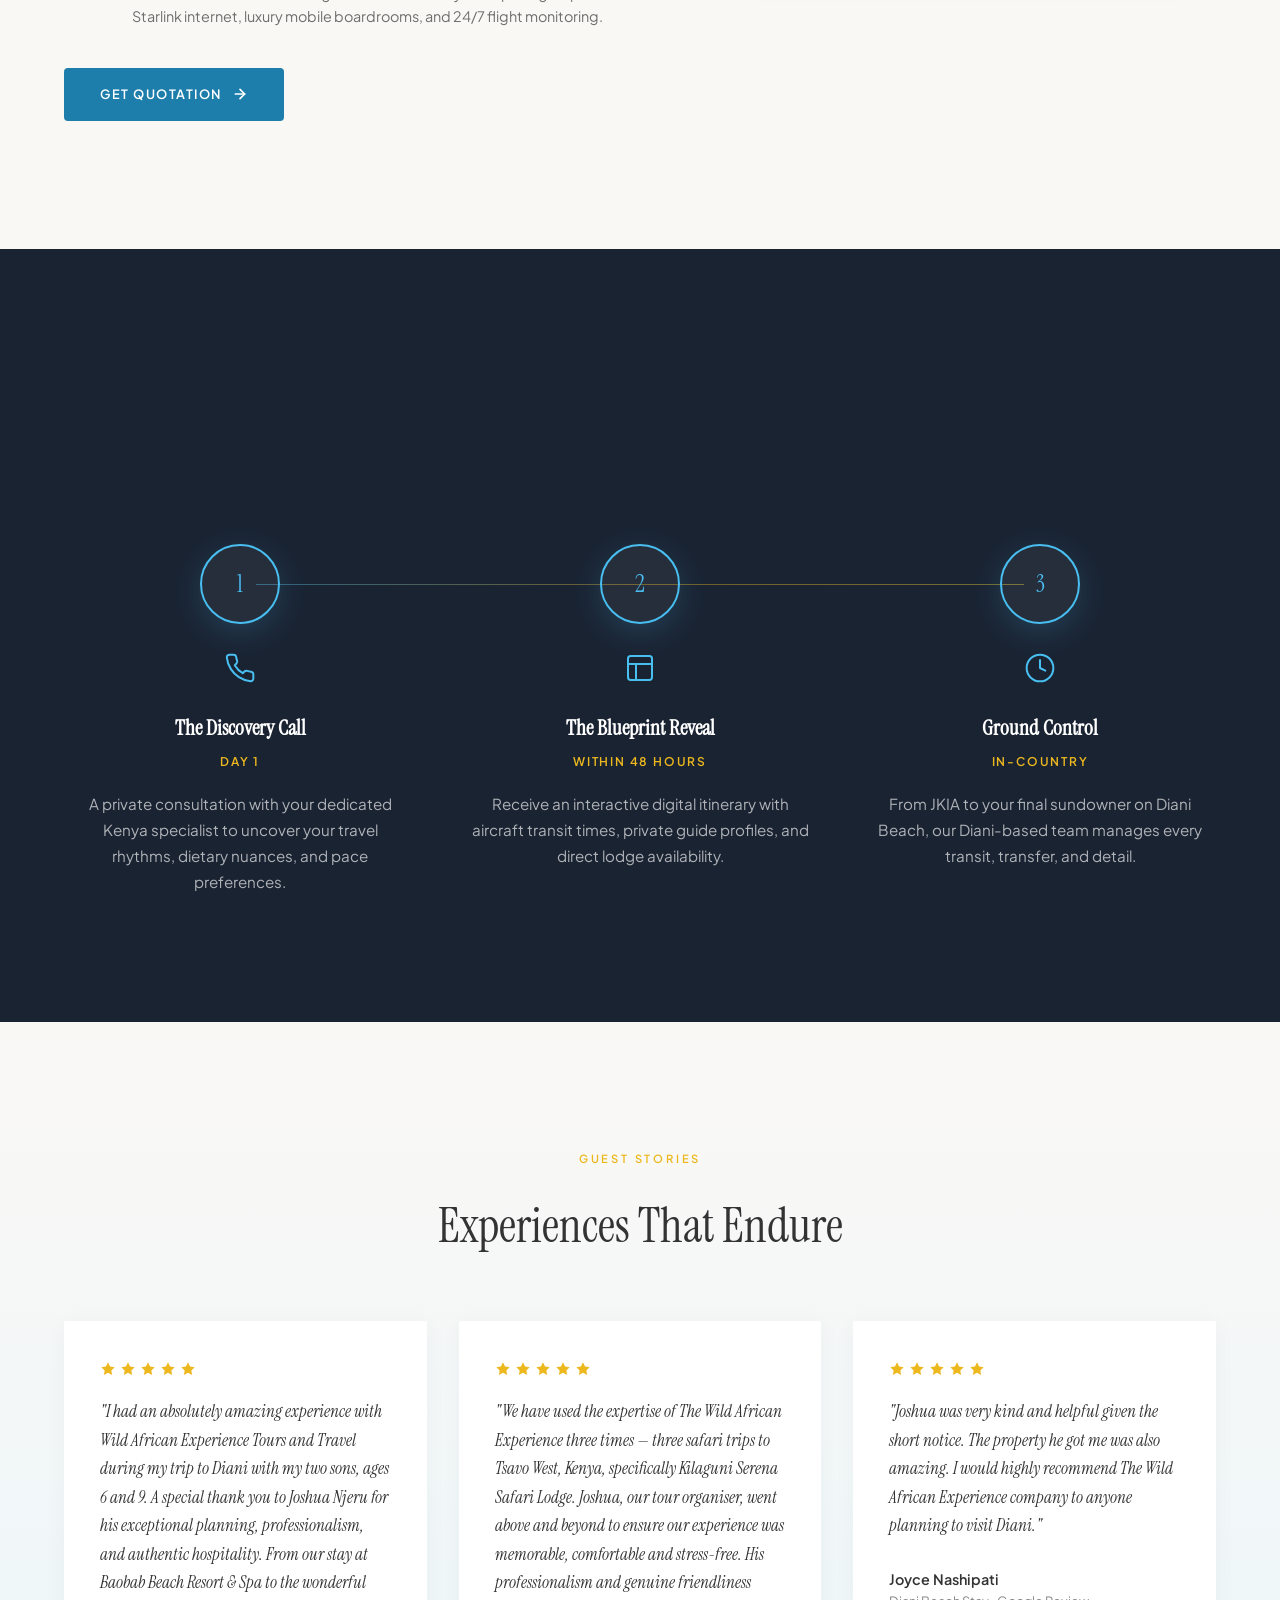
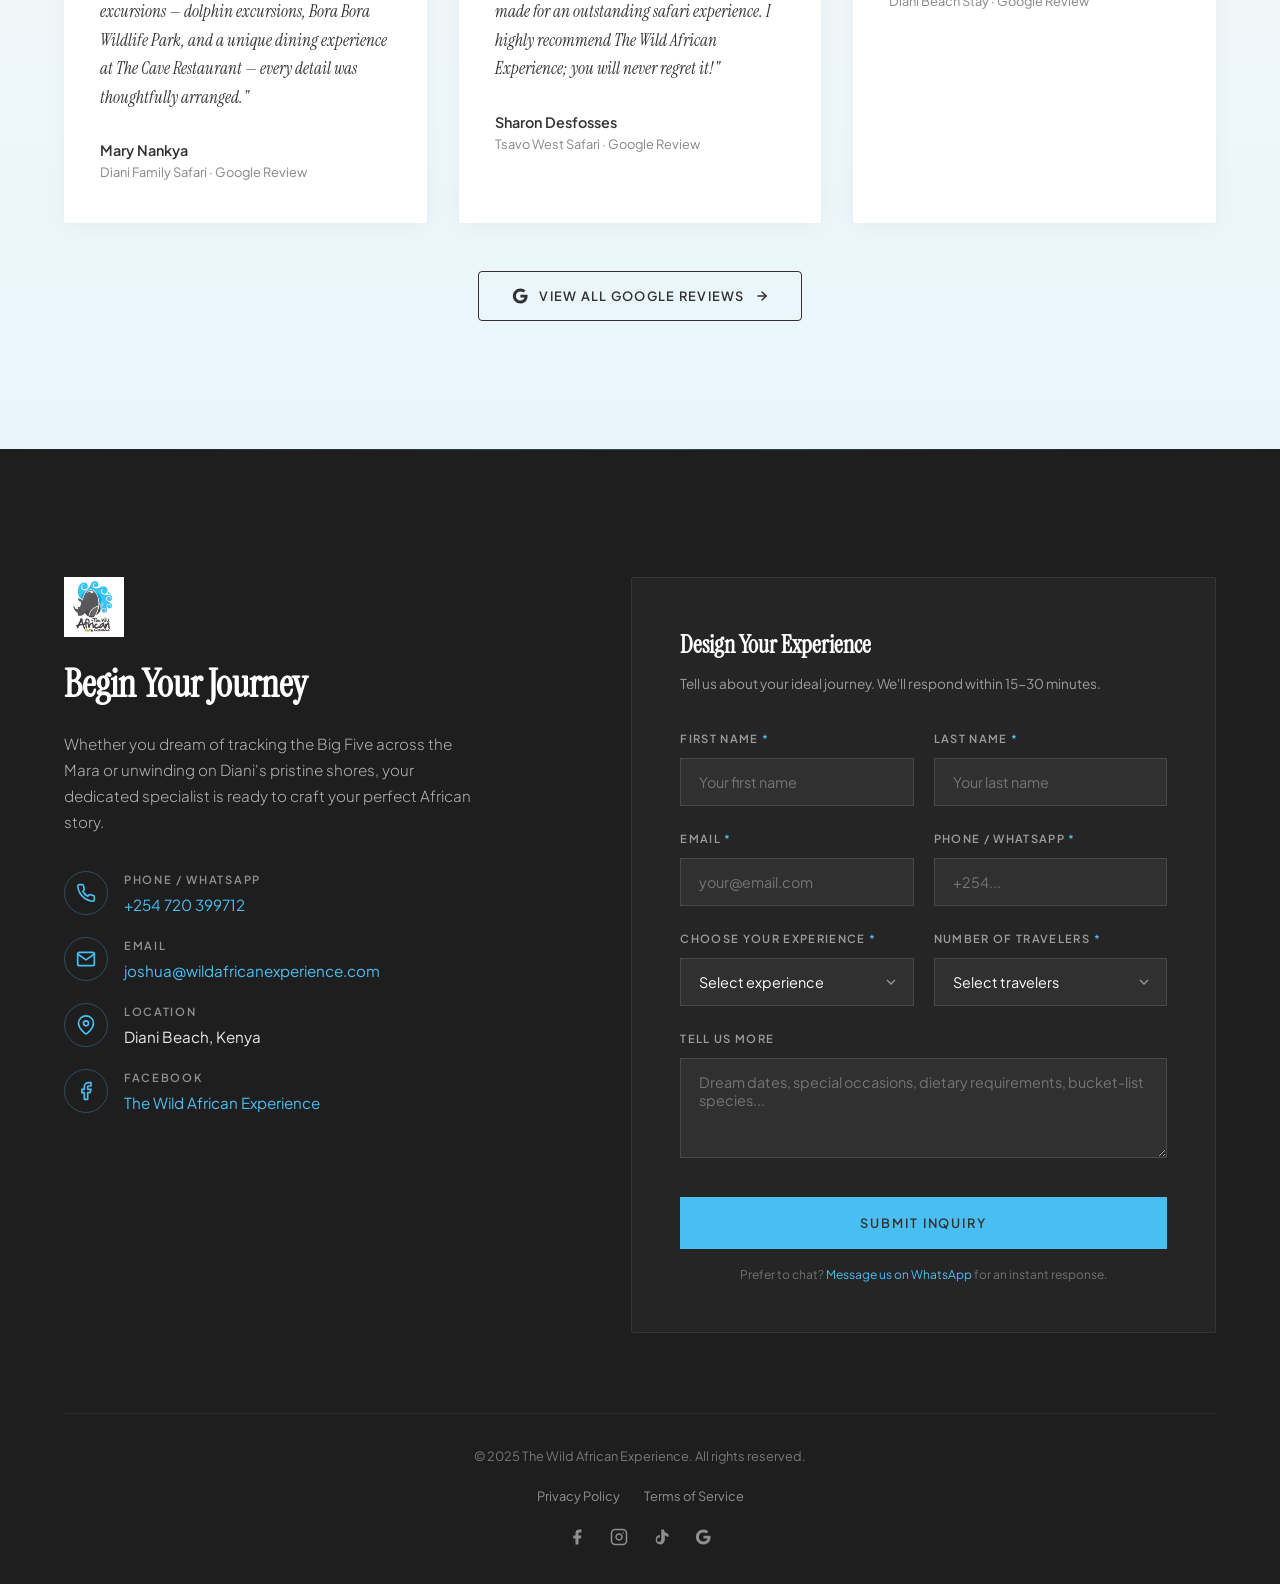
==== commit 2545b1f1: "Restore Google Fonts link on all pages (accidentally removed during SEO injection)" ====
--- a/index.html
+++ b/index.html
@@ -5,6 +5,11 @@
     <meta name="viewport" content="width=device-width, initial-scale=1.0" />
     <title>The Wild African Experience | Luxury Safari & Beach Holidays</title>
     <meta name="description" content="Kenya's premier luxury tours and travel company. Bespoke bush-to-beach safaris from Diani Beach to Maasai Mara. Private charters, five-star lodges, tailor-made journeys." />
+
+    <!-- Fonts -->
+    <link rel="preconnect" href="https://fonts.googleapis.com" />
+    <link rel="preconnect" href="https://fonts.gstatic.com" crossorigin />
+    <link href="https://fonts.googleapis.com/css2?family=Instrument+Serif:ital@0;1&family=Plus+Jakarta+Sans:wght@300;400;500;600;700&display=swap" rel="stylesheet" />
 
     <!-- SEO: Canonical -->
     <link rel="canonical" href="https://www.wildafricanexperience.com/" />
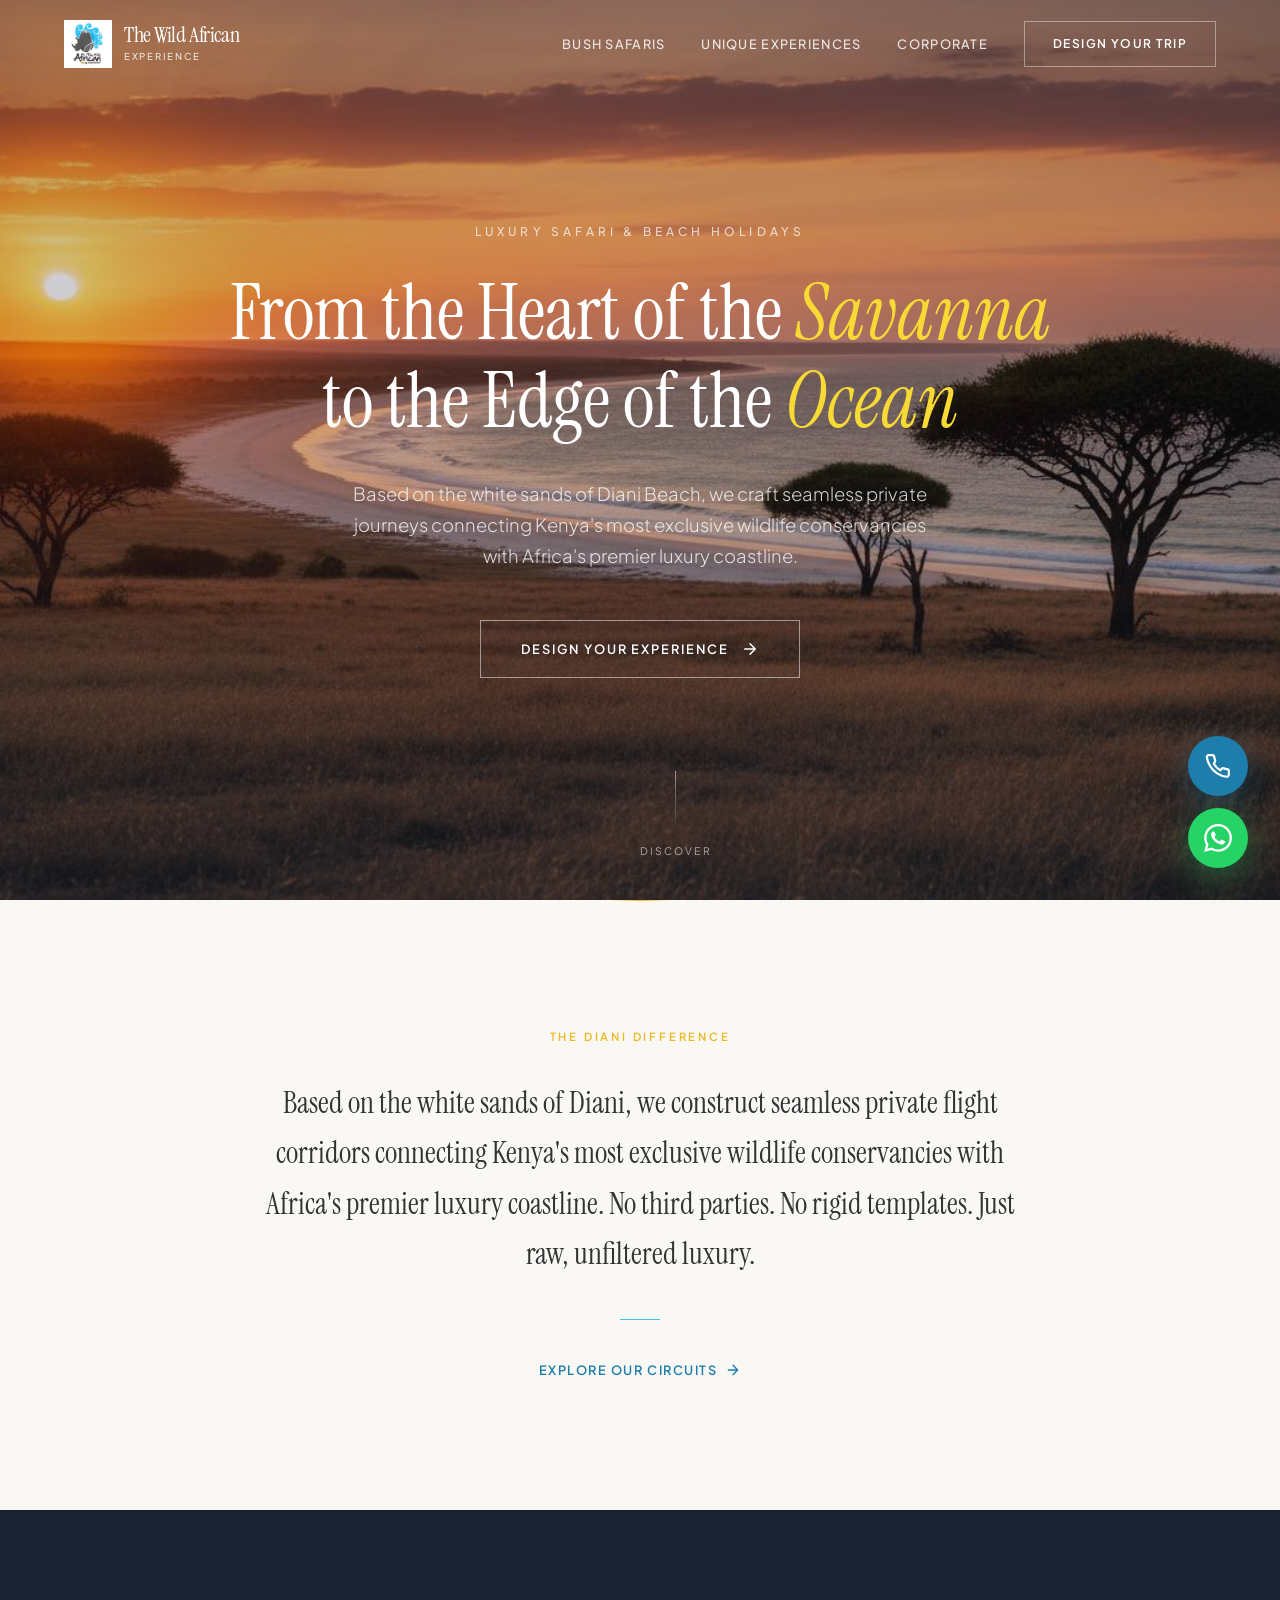
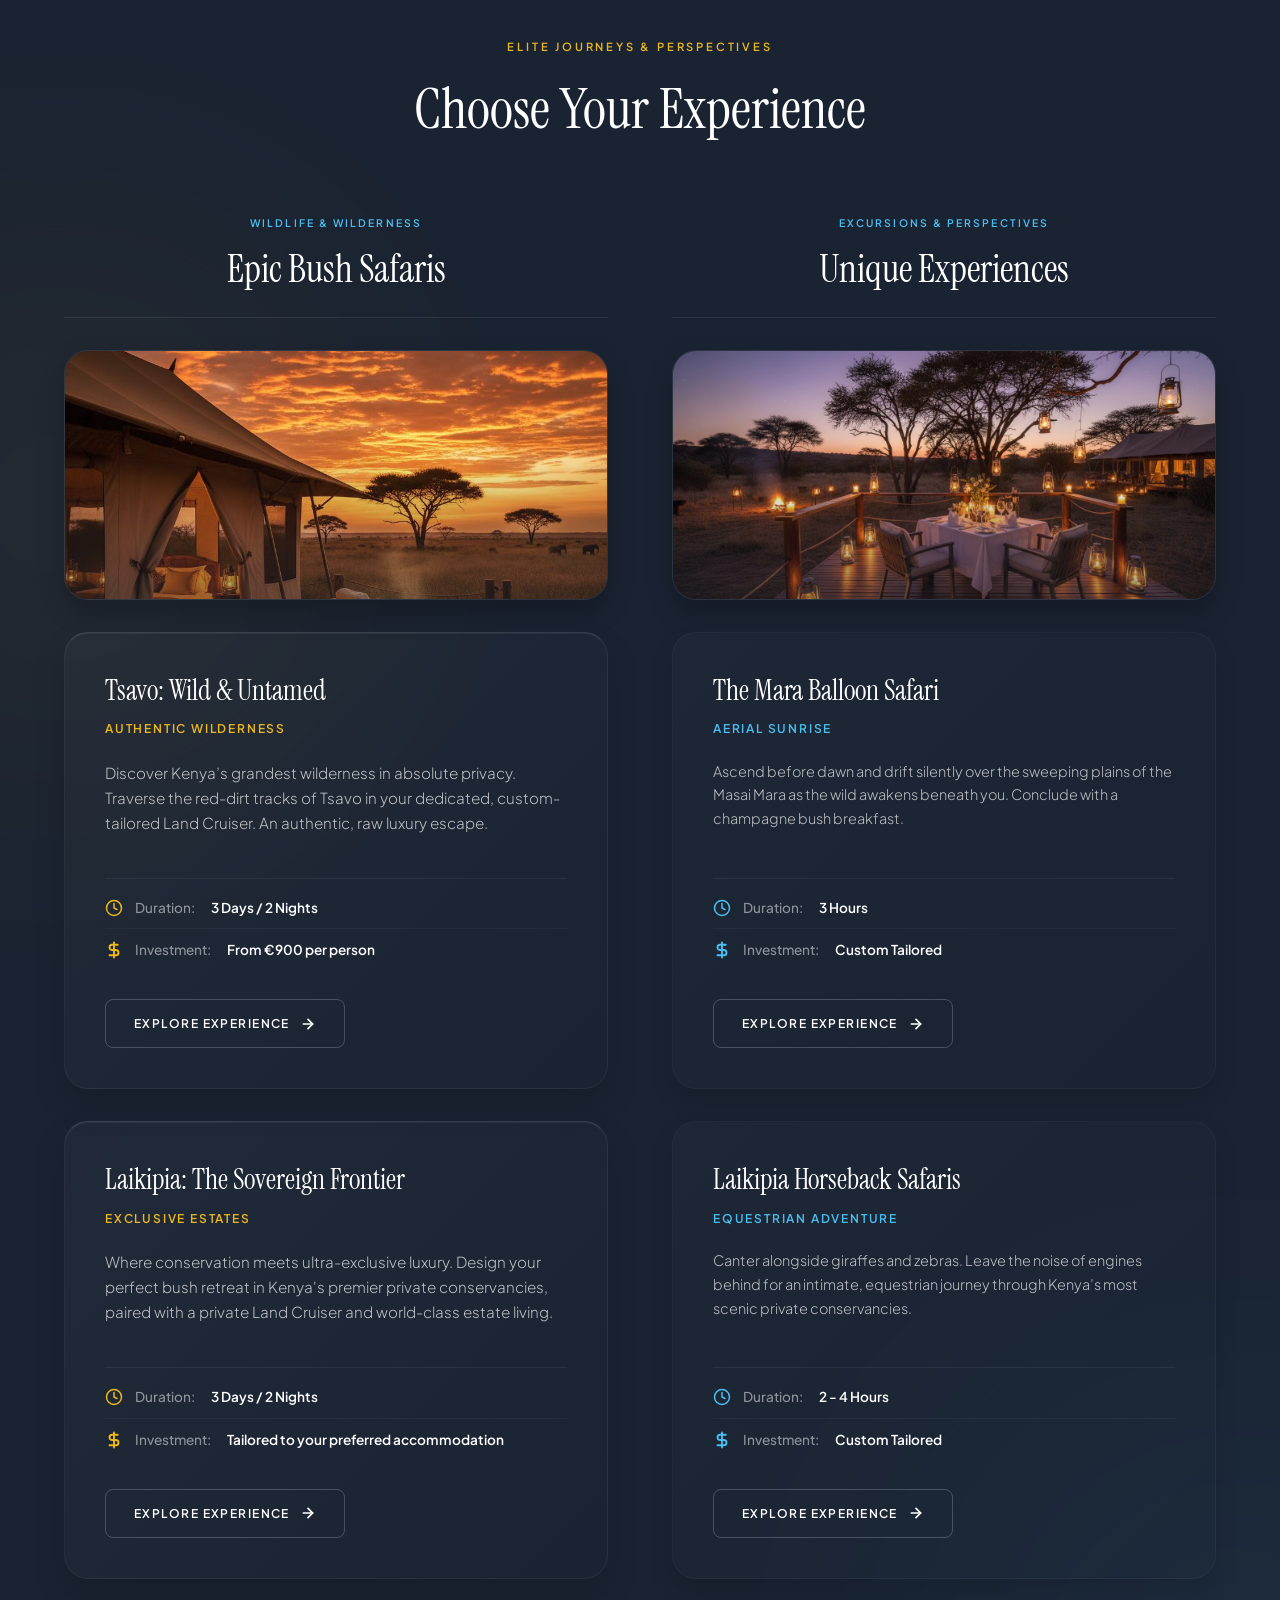
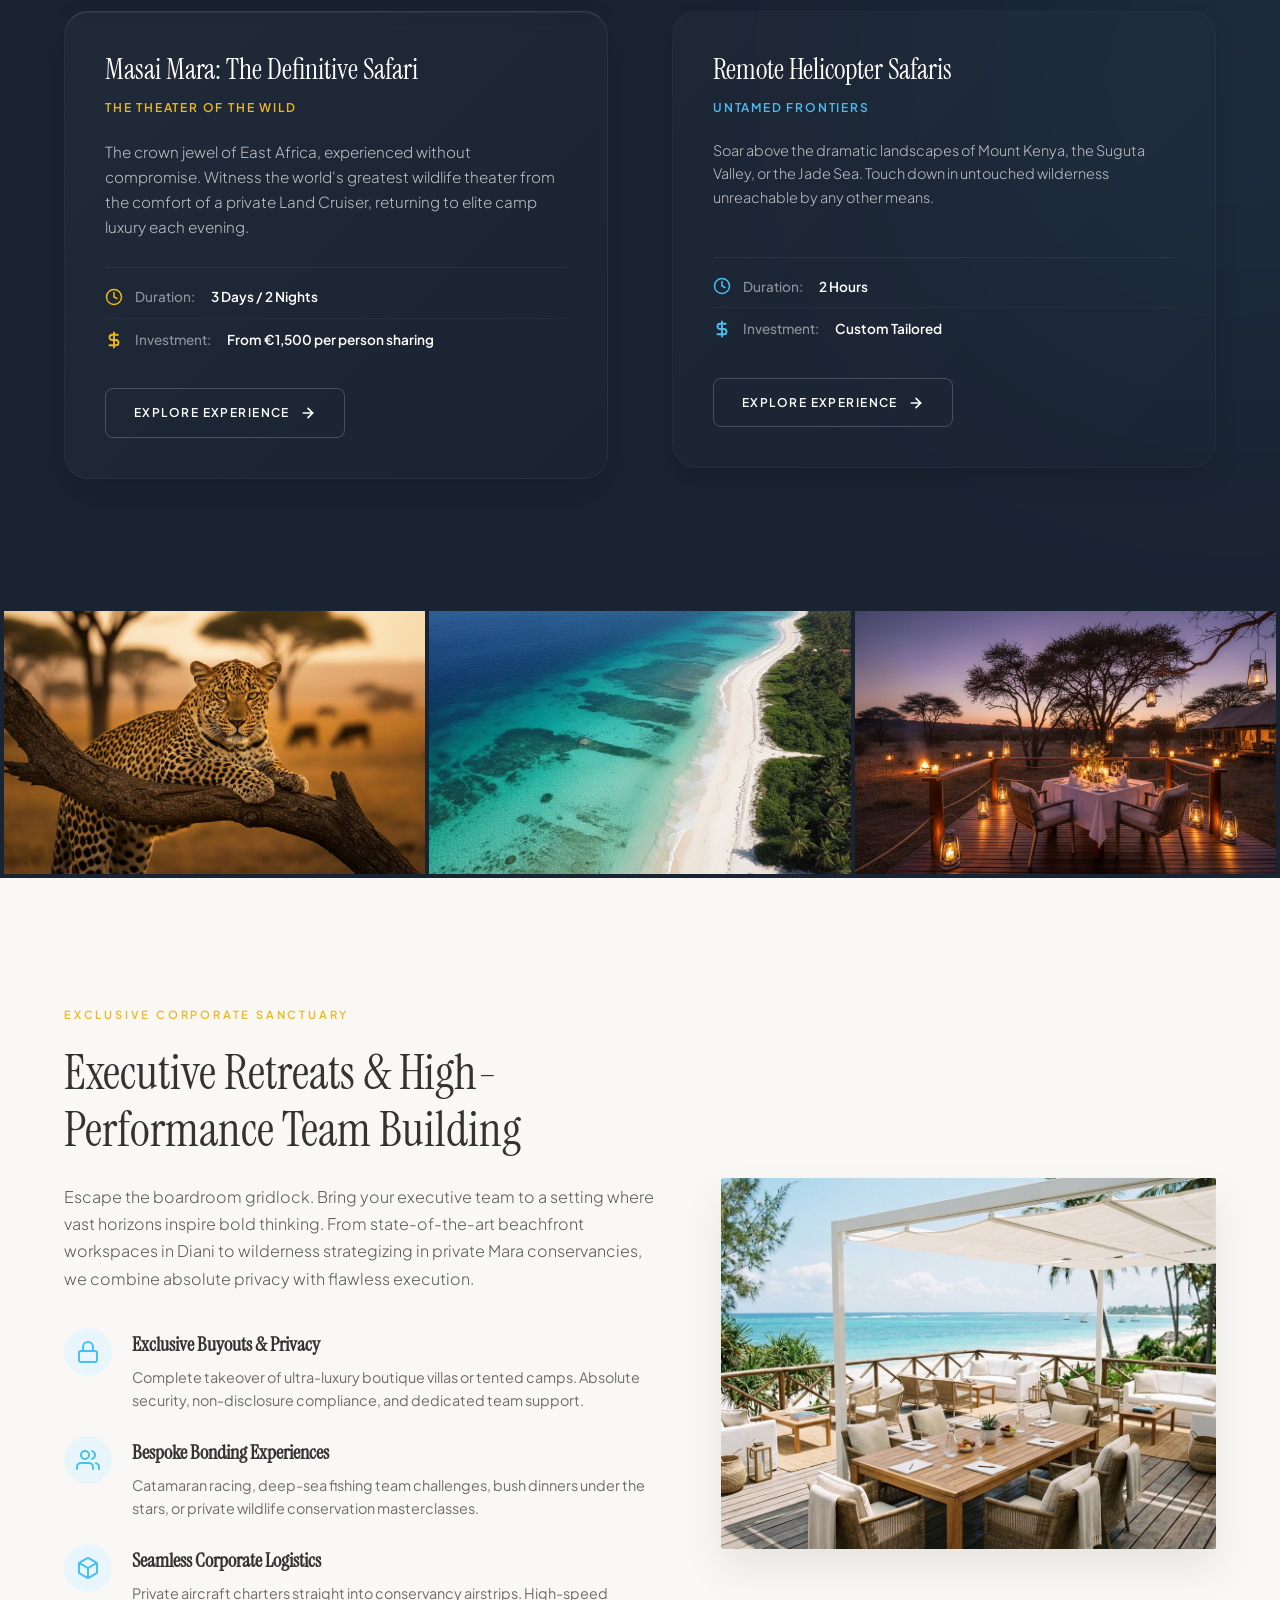
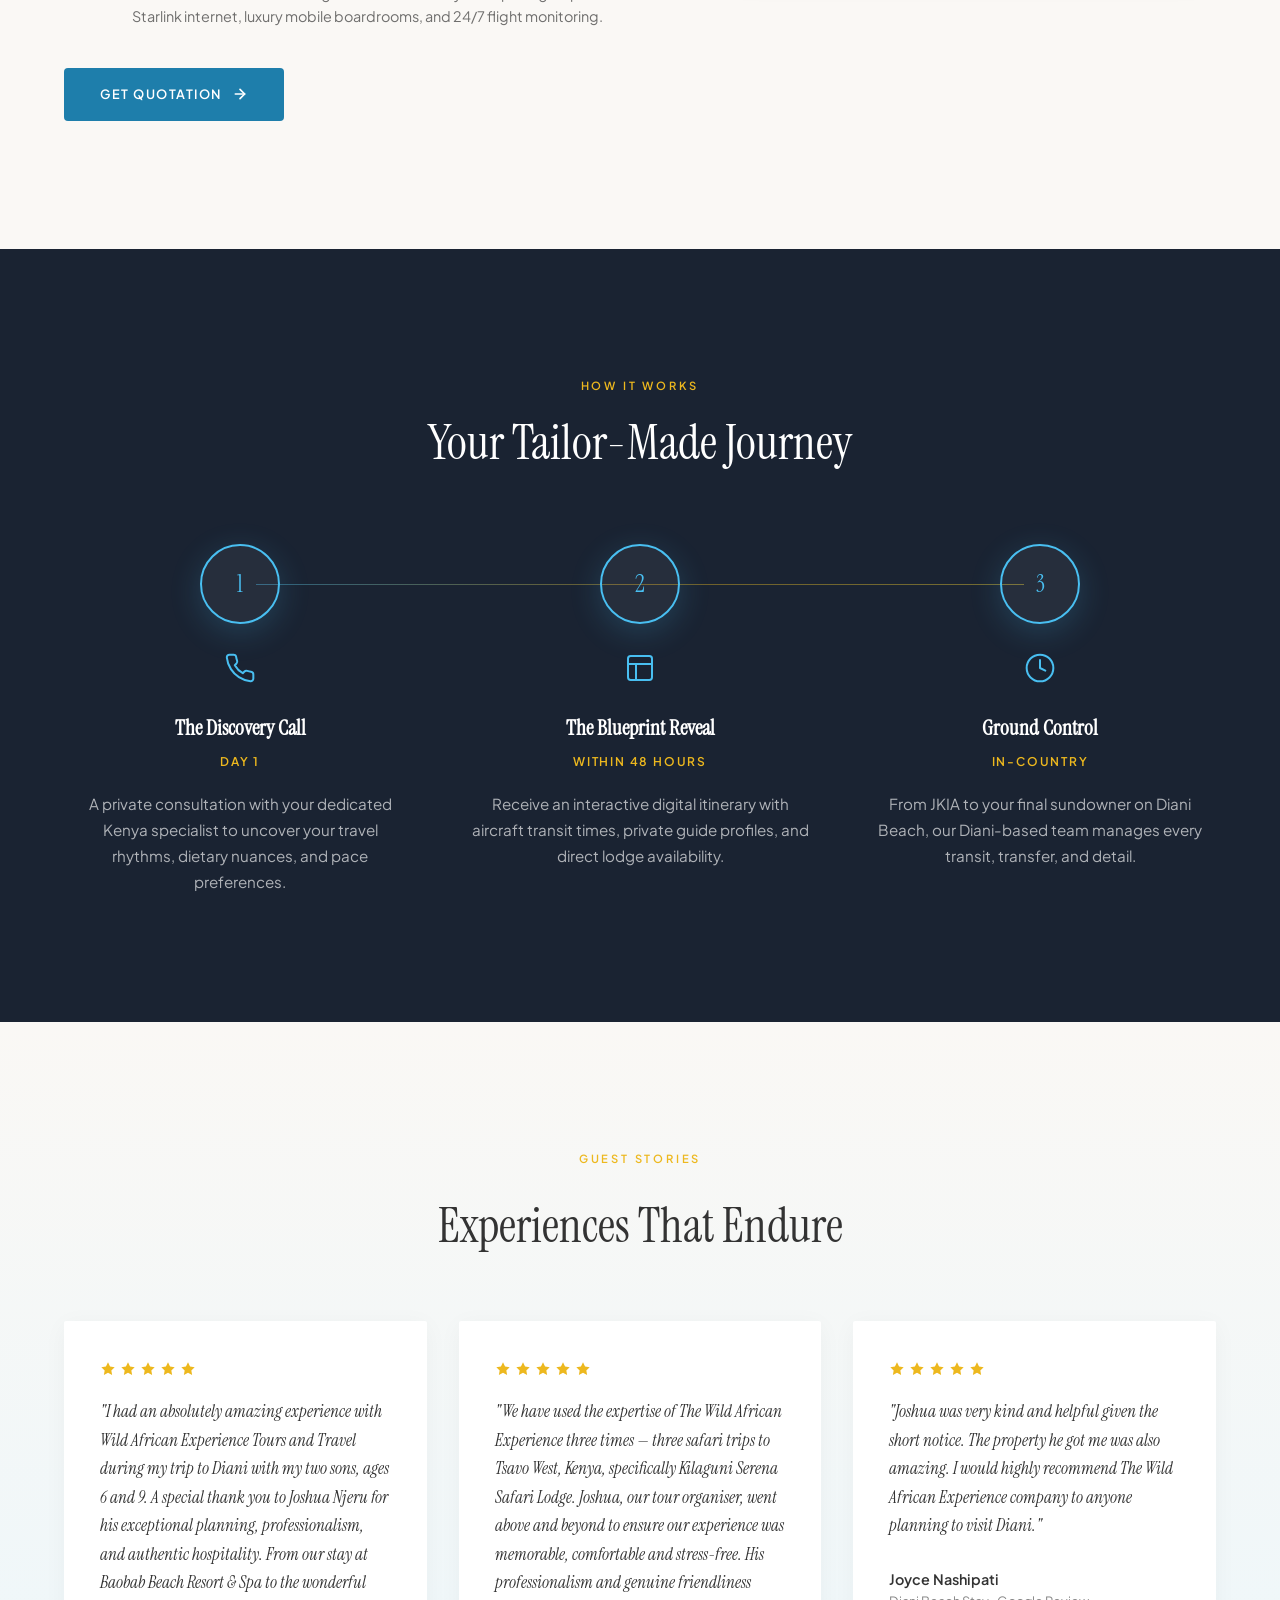
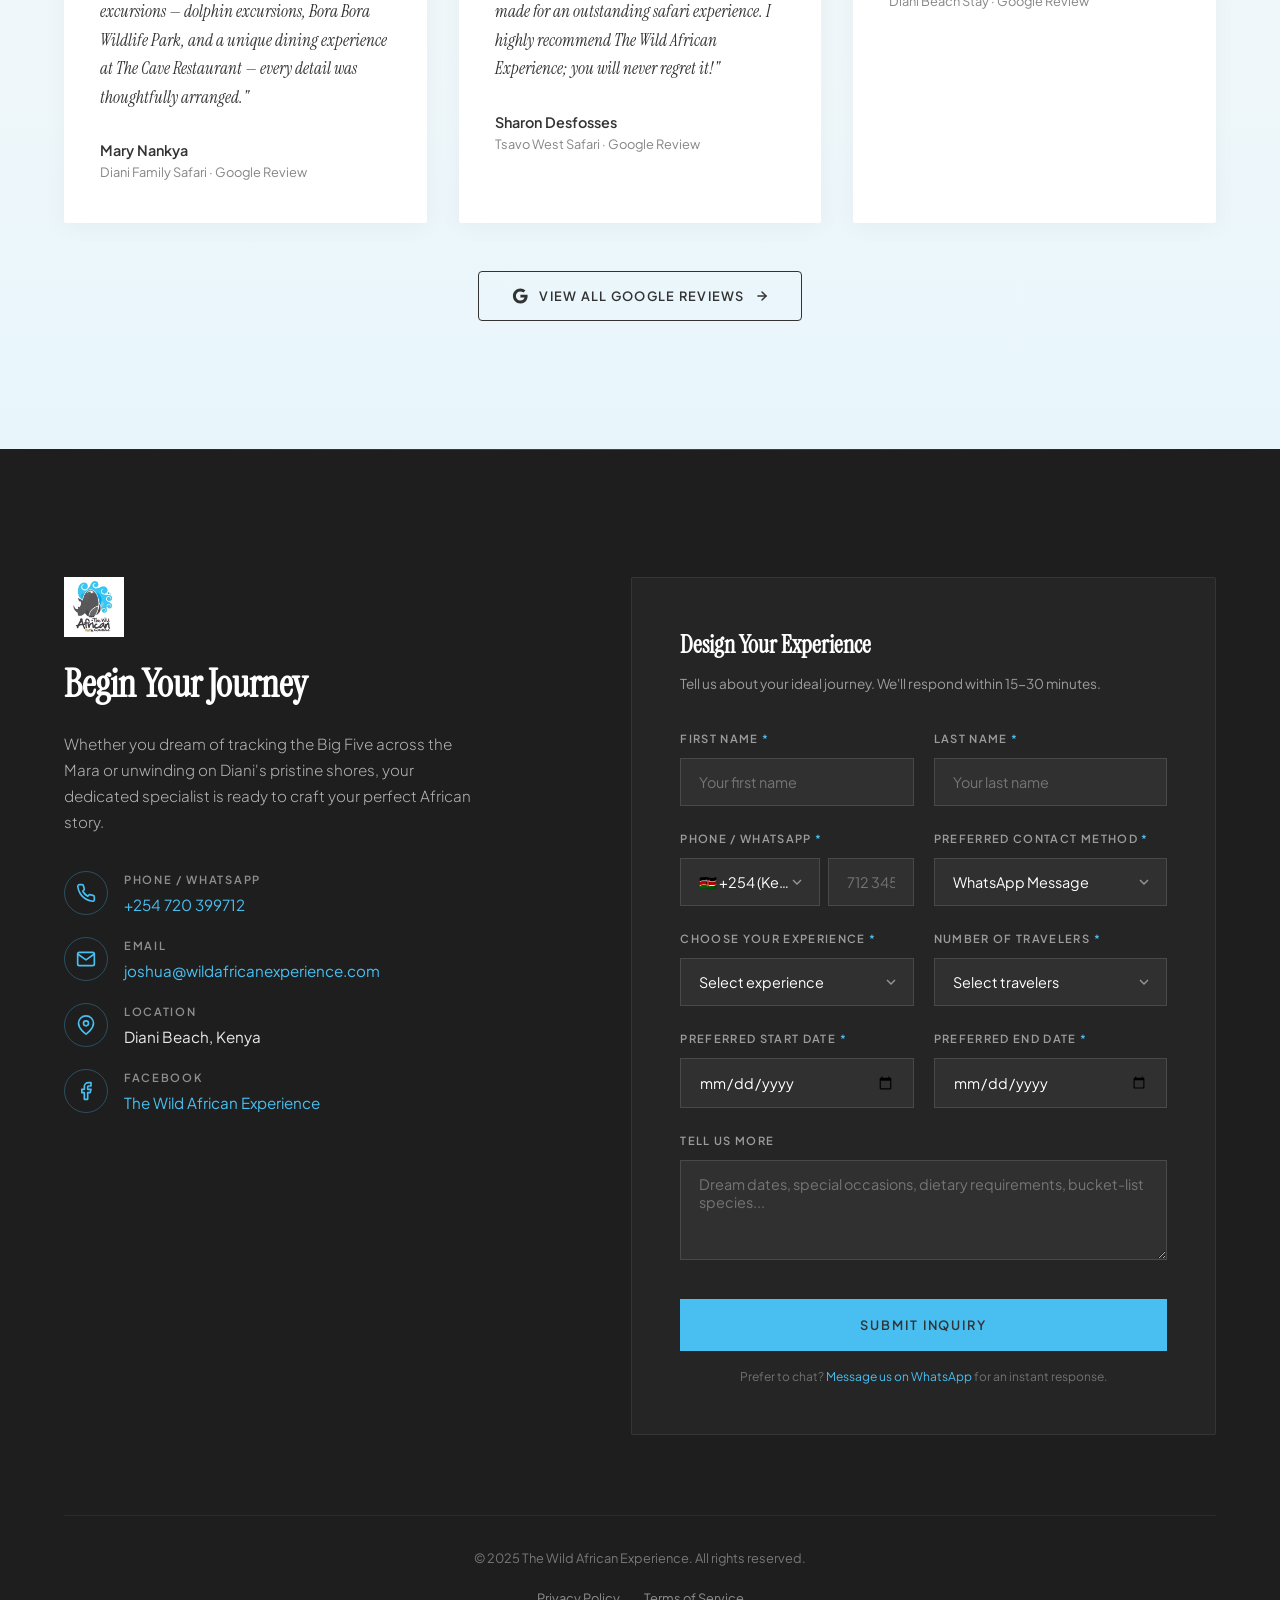
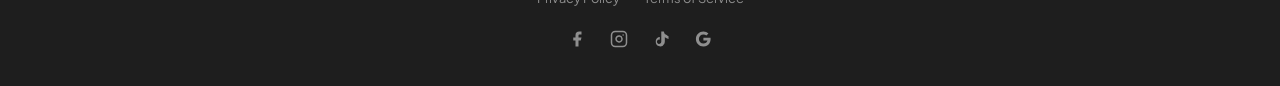
==== commit ac768d97: "Form overhaul: country codes, phone validation, preferred contact method, start/end dates, clean URL" ====
--- a/index.html
+++ b/index.html
@@ -5,6 +5,10 @@
     <meta name="viewport" content="width=device-width, initial-scale=1.0" />
     <title>The Wild African Experience | Luxury Safari & Beach Holidays</title>
     <meta name="description" content="Kenya's premier luxury tours and travel company. Bespoke bush-to-beach safaris from Diani Beach to Maasai Mara. Private charters, five-star lodges, tailor-made journeys." />
+
+    <!-- Favicon -->
+    <link rel="icon" type="image/jpeg" href="images/logo.jpg" />
+    <link rel="apple-touch-icon" href="images/logo.jpg" />
 
     <!-- Fonts -->
     <link rel="preconnect" href="https://fonts.googleapis.com" />
@@ -124,7 +128,7 @@
     ======================== -->
     <nav class="nav" id="nav">
         <div class="nav-inner">
-            <a href="#" class="nav-logo">
+            <a href="/" class="nav-logo">
                 <img src="images/logo.jpg" alt="The Wild African Experience Logo" />
                 <div>
                     <div class="nav-logo-text">The Wild African</div>
@@ -133,9 +137,9 @@
             </a>
 
             <div class="nav-links">
-                <a href="#experiences" class="nav-link">Experiences</a>
+                <a href="/epic-bush-safaris" class="nav-link">Bush Safaris</a>
+                <a href="/unique-experiences" class="nav-link">Unique Experiences</a>
                 <a href="#retreats" class="nav-link">Corporate</a>
-                <a href="#journey" class="nav-link">The Journey</a>
                 <a href="#contact" class="nav-cta">Design Your Trip</a>
             </div>
 
@@ -149,9 +153,9 @@
 
     <!-- Mobile Nav -->
     <div class="mobile-nav" id="mobileNav">
-        <a href="#experiences" class="mobile-nav-link" onclick="closeMobileNav()">Experiences</a>
+        <a href="/epic-bush-safaris" class="mobile-nav-link" onclick="closeMobileNav()">Bush Safaris</a>
+        <a href="/unique-experiences" class="mobile-nav-link" onclick="closeMobileNav()">Unique Experiences</a>
         <a href="#retreats" class="mobile-nav-link" onclick="closeMobileNav()">Corporate</a>
-        <a href="#journey" class="mobile-nav-link" onclick="closeMobileNav()">The Journey</a>
         <a href="#testimonials" class="mobile-nav-link" onclick="closeMobileNav()">Testimonials</a>
         <a href="#contact" class="mobile-nav-link" onclick="closeMobileNav()">Contact</a>
         <a href="#contact" class="mobile-nav-cta" onclick="closeMobileNav()">Design Your Trip</a>
@@ -689,12 +693,194 @@
 
                         <div class="form-grid-2">
                             <div class="form-group">
-                                <label class="form-label" for="field-email">Email <span aria-hidden="true" style="color:var(--color-sky);">*</span></label>
-                                <input type="email" id="field-email" class="form-input" placeholder="your@email.com" required />
+                                <label class="form-label" for="field-phone">Phone / WhatsApp <span aria-hidden="true" style="color:var(--color-sky);">*</span></label>
+                                <div class="phone-input-group">
+                                    <select id="field-country-code" class="form-select country-select" aria-label="Country Code">
+                                        <option value="+254" selected>🇰🇪 +254 (Kenya)</option>
+                                        <option value="+93">🇦🇫 +93 (Afghanistan)</option>
+                                        <option value="+355">🇦🇱 +355 (Albania)</option>
+                                        <option value="+213">🇩🇿 +213 (Algeria)</option>
+                                        <option value="+376">🇦🇩 +376 (Andorra)</option>
+                                        <option value="+244">🇦🇴 +244 (Angola)</option>
+                                        <option value="+54">🇦🇷 +54 (Argentina)</option>
+                                        <option value="+374">🇦🇲 +374 (Armenia)</option>
+                                        <option value="+61">🇦🇺 +61 (Australia)</option>
+                                        <option value="+43">🇦🇹 +43 (Austria)</option>
+                                        <option value="+994">🇦🇿 +994 (Azerbaijan)</option>
+                                        <option value="+1-242">🇧🇸 +1-242 (Bahamas)</option>
+                                        <option value="+973">🇧🇭 +973 (Bahrain)</option>
+                                        <option value="+880">🇧🇩 +880 (Bangladesh)</option>
+                                        <option value="+1-246">🇧🇧 +1-246 (Barbados)</option>
+                                        <option value="+375">🇧🇾 +375 (Belarus)</option>
+                                        <option value="+32">🇧🇪 +32 (Belgium)</option>
+                                        <option value="+501">🇧🇿 +501 (Belize)</option>
+                                        <option value="+229">🇧🇯 +229 (Benin)</option>
+                                        <option value="+975">🇧🇹 +975 (Bhutan)</option>
+                                        <option value="+591">🇧🇴 +591 (Bolivia)</option>
+                                        <option value="+387">🇧🇦 +387 (Bosnia &amp; Herzegovina)</option>
+                                        <option value="+267">🇧🇼 +267 (Botswana)</option>
+                                        <option value="+55">🇧🇷 +55 (Brazil)</option>
+                                        <option value="+673">🇧🇳 +673 (Brunei)</option>
+                                        <option value="+359">🇧🇬 +359 (Bulgaria)</option>
+                                        <option value="+226">🇧🇫 +226 (Burkina Faso)</option>
+                                        <option value="+257">🇧🇮 +257 (Burundi)</option>
+                                        <option value="+855">🇰🇭 +855 (Cambodia)</option>
+                                        <option value="+237">🇨🇲 +237 (Cameroon)</option>
+                                        <option value="+1">🇨🇦 +1 (Canada)</option>
+                                        <option value="+238">🇨🇻 +238 (Cape Verde)</option>
+                                        <option value="+236">🇨🇫 +236 (Central African Republic)</option>
+                                        <option value="+235">🇹🇩 +235 (Chad)</option>
+                                        <option value="+56">🇨🇱 +56 (Chile)</option>
+                                        <option value="+86">🇨🇳 +86 (China)</option>
+                                        <option value="+57">🇨🇴 +57 (Colombia)</option>
+                                        <option value="+269">🇰🇲 +269 (Comoros)</option>
+                                        <option value="+242">🇨🇬 +242 (Congo)</option>
+                                        <option value="+506">🇨🇷 +506 (Costa Rica)</option>
+                                        <option value="+385">🇭🇷 +385 (Croatia)</option>
+                                        <option value="+53">🇨🇺 +53 (Cuba)</option>
+                                        <option value="+357">🇨🇾 +357 (Cyprus)</option>
+                                        <option value="+420">🇨🇿 +420 (Czech Republic)</option>
+                                        <option value="+45">🇩🇰 +45 (Denmark)</option>
+                                        <option value="+253">🇩🇯 +253 (Djibouti)</option>
+                                        <option value="+1-809">🇩🇴 +1-809 (Dominican Republic)</option>
+                                        <option value="+593">🇪🇨 +593 (Ecuador)</option>
+                                        <option value="+20">🇪🇬 +20 (Egypt)</option>
+                                        <option value="+503">🇸🇻 +503 (El Salvador)</option>
+                                        <option value="+240">🇬🇶 +240 (Equatorial Guinea)</option>
+                                        <option value="+291">🇪🇷 +291 (Eritrea)</option>
+                                        <option value="+372">🇪🇪 +372 (Estonia)</option>
+                                        <option value="+268">🇸🇿 +268 (Eswatini)</option>
+                                        <option value="+251">🇪🇹 +251 (Ethiopia)</option>
+                                        <option value="+679">🇫🇯 +679 (Fiji)</option>
+                                        <option value="+358">🇫🇮 +358 (Finland)</option>
+                                        <option value="+33">🇫🇷 +33 (France)</option>
+                                        <option value="+241">🇬🇦 +241 (Gabon)</option>
+                                        <option value="+220">🇬🇲 +220 (Gambia)</option>
+                                        <option value="+995">🇬🇪 +995 (Georgia)</option>
+                                        <option value="+49">🇩🇪 +49 (Germany)</option>
+                                        <option value="+233">🇬🇭 +233 (Ghana)</option>
+                                        <option value="+30">🇬🇷 +30 (Greece)</option>
+                                        <option value="+502">🇬🇹 +502 (Guatemala)</option>
+                                        <option value="+224">🇬🇳 +224 (Guinea)</option>
+                                        <option value="+592">🇬🇾 +592 (Guyana)</option>
+                                        <option value="+509">🇭🇹 +509 (Haiti)</option>
+                                        <option value="+504">🇭🇳 +504 (Honduras)</option>
+                                        <option value="+852">🇭🇰 +852 (Hong Kong)</option>
+                                        <option value="+36">🇭🇺 +36 (Hungary)</option>
+                                        <option value="+354">🇮🇸 +354 (Iceland)</option>
+                                        <option value="+91">🇮🇳 +91 (India)</option>
+                                        <option value="+62">🇮🇩 +62 (Indonesia)</option>
+                                        <option value="+98">🇮🇷 +98 (Iran)</option>
+                                        <option value="+964">🇮🇶 +964 (Iraq)</option>
+                                        <option value="+353">🇮🇪 +353 (Ireland)</option>
+                                        <option value="+972">🇮🇱 +972 (Israel)</option>
+                                        <option value="+39">🇮🇹 +39 (Italy)</option>
+                                        <option value="+225">🇨🇮 +225 (Ivory Coast)</option>
+                                        <option value="+1-876">🇯🇲 +1-876 (Jamaica)</option>
+                                        <option value="+81">🇯🇵 +81 (Japan)</option>
+                                        <option value="+962">🇯🇴 +962 (Jordan)</option>
+                                        <option value="+7">🇰🇿 +7 (Kazakhstan)</option>
+                                        <option value="+965">🇰🇼 +965 (Kuwait)</option>
+                                        <option value="+996">🇰🇬 +996 (Kyrgyzstan)</option>
+                                        <option value="+856">🇱🇦 +856 (Laos)</option>
+                                        <option value="+371">🇱🇻 +371 (Latvia)</option>
+                                        <option value="+961">🇱🇧 +961 (Lebanon)</option>
+                                        <option value="+266">🇱🇸 +266 (Lesotho)</option>
+                                        <option value="+231">🇱🇷 +231 (Liberia)</option>
+                                        <option value="+218">🇱🇾 +218 (Libya)</option>
+                                        <option value="+423">🇱🇮 +423 (Liechtenstein)</option>
+                                        <option value="+370">🇱🇹 +370 (Lithuania)</option>
+                                        <option value="+352">🇱🇺 +352 (Luxembourg)</option>
+                                        <option value="+853">🇲🇴 +853 (Macao)</option>
+                                        <option value="+261">🇲🇬 +261 (Madagascar)</option>
+                                        <option value="+265">🇲🇼 +265 (Malawi)</option>
+                                        <option value="+60">🇲🇾 +60 (Malaysia)</option>
+                                        <option value="+960">🇲🇻 +960 (Maldives)</option>
+                                        <option value="+223">🇲🇱 +223 (Mali)</option>
+                                        <option value="+356">🇲🇹 +356 (Malta)</option>
+                                        <option value="+222">🇲🇷 +222 (Mauritania)</option>
+                                        <option value="+230">🇲🇺 +230 (Mauritius)</option>
+                                        <option value="+52">🇲🇽 +52 (Mexico)</option>
+                                        <option value="+373">🇲🇩 +373 (Moldova)</option>
+                                        <option value="+377">🇲🇨 +377 (Monaco)</option>
+                                        <option value="+976">🇲🇳 +976 (Mongolia)</option>
+                                        <option value="+382">🇲🇪 +382 (Montenegro)</option>
+                                        <option value="+212">🇲🇦 +212 (Morocco)</option>
+                                        <option value="+258">🇲🇿 +258 (Mozambique)</option>
+                                        <option value="+95">🇲🇲 +95 (Myanmar)</option>
+                                        <option value="+264">🇳🇦 +264 (Namibia)</option>
+                                        <option value="+977">🇳🇵 +977 (Nepal)</option>
+                                        <option value="+31">🇳🇱 +31 (Netherlands)</option>
+                                        <option value="+64">🇳🇿 +64 (New Zealand)</option>
+                                        <option value="+505">🇳🇮 +505 (Nicaragua)</option>
+                                        <option value="+227">🇳🇪 +227 (Niger)</option>
+                                        <option value="+234">🇳🇬 +234 (Nigeria)</option>
+                                        <option value="+47">🇳🇴 +47 (Norway)</option>
+                                        <option value="+968">🇴🇲 +968 (Oman)</option>
+                                        <option value="+92">🇵🇰 +92 (Pakistan)</option>
+                                        <option value="+970">🇵🇸 +970 (Palestine)</option>
+                                        <option value="+507">🇵🇦 +507 (Panama)</option>
+                                        <option value="+675">🇵🇬 +675 (Papua New Guinea)</option>
+                                        <option value="+595">🇵🇾 +595 (Paraguay)</option>
+                                        <option value="+51">🇵🇪 +51 (Peru)</option>
+                                        <option value="+63">🇵🇭 +63 (Philippines)</option>
+                                        <option value="+48">🇵🇱 +48 (Poland)</option>
+                                        <option value="+351">🇵🇹 +351 (Portugal)</option>
+                                        <option value="+974">🇶🇦 +974 (Qatar)</option>
+                                        <option value="+40">🇷🇴 +40 (Romania)</option>
+                                        <option value="+7">🇷🇺 +7 (Russia)</option>
+                                        <option value="+250">🇷🇼 +250 (Rwanda)</option>
+                                        <option value="+966">🇸🇦 +966 (Saudi Arabia)</option>
+                                        <option value="+221">🇸🇳 +221 (Senegal)</option>
+                                        <option value="+381">🇷🇸 +381 (Serbia)</option>
+                                        <option value="+248">🇸🇨 +248 (Seychelles)</option>
+                                        <option value="+232">🇸🇱 +232 (Sierra Leone)</option>
+                                        <option value="+65">🇸🇬 +65 (Singapore)</option>
+                                        <option value="+421">🇸🇰 +421 (Slovakia)</option>
+                                        <option value="+386">🇸🇮 +386 (Slovenia)</option>
+                                        <option value="+252">🇸🇴 +252 (Somalia)</option>
+                                        <option value="+27">🇿🇦 +27 (South Africa)</option>
+                                        <option value="+82">🇰🇷 +82 (South Korea)</option>
+                                        <option value="+211">🇸🇸 +211 (South Sudan)</option>
+                                        <option value="+34">🇪🇸 +34 (Spain)</option>
+                                        <option value="+94">🇱🇰 +94 (Sri Lanka)</option>
+                                        <option value="+249">🇸🇩 +249 (Sudan)</option>
+                                        <option value="+46">🇸🇪 +46 (Sweden)</option>
+                                        <option value="+41">🇨🇭 +41 (Switzerland)</option>
+                                        <option value="+963">🇸🇾 +963 (Syria)</option>
+                                        <option value="+886">🇹🇼 +886 (Taiwan)</option>
+                                        <option value="+992">🇹🇯 +992 (Tajikistan)</option>
+                                        <option value="+255">🇹🇿 +255 (Tanzania)</option>
+                                        <option value="+66">🇹🇭 +66 (Thailand)</option>
+                                        <option value="+228">🇹🇬 +228 (Togo)</option>
+                                        <option value="+1-868">🇹🇹 +1-868 (Trinidad &amp; Tobago)</option>
+                                        <option value="+216">🇹🇳 +216 (Tunisia)</option>
+                                        <option value="+90">🇹🇷 +90 (Turkey)</option>
+                                        <option value="+993">🇹🇲 +993 (Turkmenistan)</option>
+                                        <option value="+256">🇺🇬 +256 (Uganda)</option>
+                                        <option value="+380">🇺🇦 +380 (Ukraine)</option>
+                                        <option value="+971">🇦🇪 +971 (UAE)</option>
+                                        <option value="+44">🇬🇧 +44 (UK)</option>
+                                        <option value="+1">🇺🇸 +1 (USA)</option>
+                                        <option value="+598">🇺🇾 +598 (Uruguay)</option>
+                                        <option value="+998">🇺🇿 +998 (Uzbekistan)</option>
+                                        <option value="+58">🇻🇪 +58 (Venezuela)</option>
+                                        <option value="+84">🇻🇳 +84 (Vietnam)</option>
+                                        <option value="+967">🇾🇪 +967 (Yemen)</option>
+                                        <option value="+260">🇿🇲 +260 (Zambia)</option>
+                                        <option value="+263">🇿🇼 +263 (Zimbabwe)</option>
+                                    </select>
+                                    <input type="tel" id="field-phone" class="form-input" placeholder="712 345 678" required />
+                                </div>
+                                <p id="phone-error-msg" style="display:none;font-family:var(--font-sans);font-size:0.75rem;color:#f87171;margin-top:4px;">Please enter a valid phone number (digits only, at least 6 numbers).</p>
                             </div>
                             <div class="form-group">
-                                <label class="form-label" for="field-phone">Phone / WhatsApp <span aria-hidden="true" style="color:var(--color-sky);">*</span></label>
-                                <input type="tel" id="field-phone" class="form-input" placeholder="+254..." required />
+                                <label class="form-label" for="field-contact-pref">Preferred Contact Method <span aria-hidden="true" style="color:var(--color-sky);">*</span></label>
+                                <select id="field-contact-pref" class="form-select" required>
+                                    <option value="WhatsApp" selected>WhatsApp Message</option>
+                                    <option value="Phone Call">Phone Call</option>
+                                    <option value="Email">Email</option>
+                                </select>
                             </div>
                         </div>
 
@@ -728,6 +914,17 @@
                             </div>
                         </div>
 
+                        <div class="form-grid-2">
+                            <div class="form-group">
+                                <label class="form-label" for="field-start-date">Preferred Start Date <span aria-hidden="true" style="color:var(--color-sky);">*</span></label>
+                                <input type="date" id="field-start-date" class="form-input" required />
+                            </div>
+                            <div class="form-group">
+                                <label class="form-label" for="field-end-date">Preferred End Date <span aria-hidden="true" style="color:var(--color-sky);">*</span></label>
+                                <input type="date" id="field-end-date" class="form-input" required />
+                            </div>
+                        </div>
+
                         <div class="form-group">
                             <label class="form-label" for="inquiry-details">Tell Us More</label>
                             <textarea id="inquiry-details" class="form-textarea" placeholder="Dream dates, special occasions, dietary requirements, bucket-list species..."></textarea>
--- a/css/styles.css
+++ b/css/styles.css
@@ -1232,6 +1232,25 @@
   color: white;
 }
 
+/* Phone Input Group with Country Code */
+.phone-input-group {
+  display: flex;
+  gap: 8px;
+}
+
+.country-select {
+  width: 140px;
+  flex-shrink: 0;
+  padding-right: 26px;
+  text-overflow: ellipsis;
+  white-space: nowrap;
+}
+
+.phone-input-group .form-input {
+  flex: 1;
+  min-width: 0;
+}
+
 .form-textarea {
   resize: vertical;
   min-height: 100px;
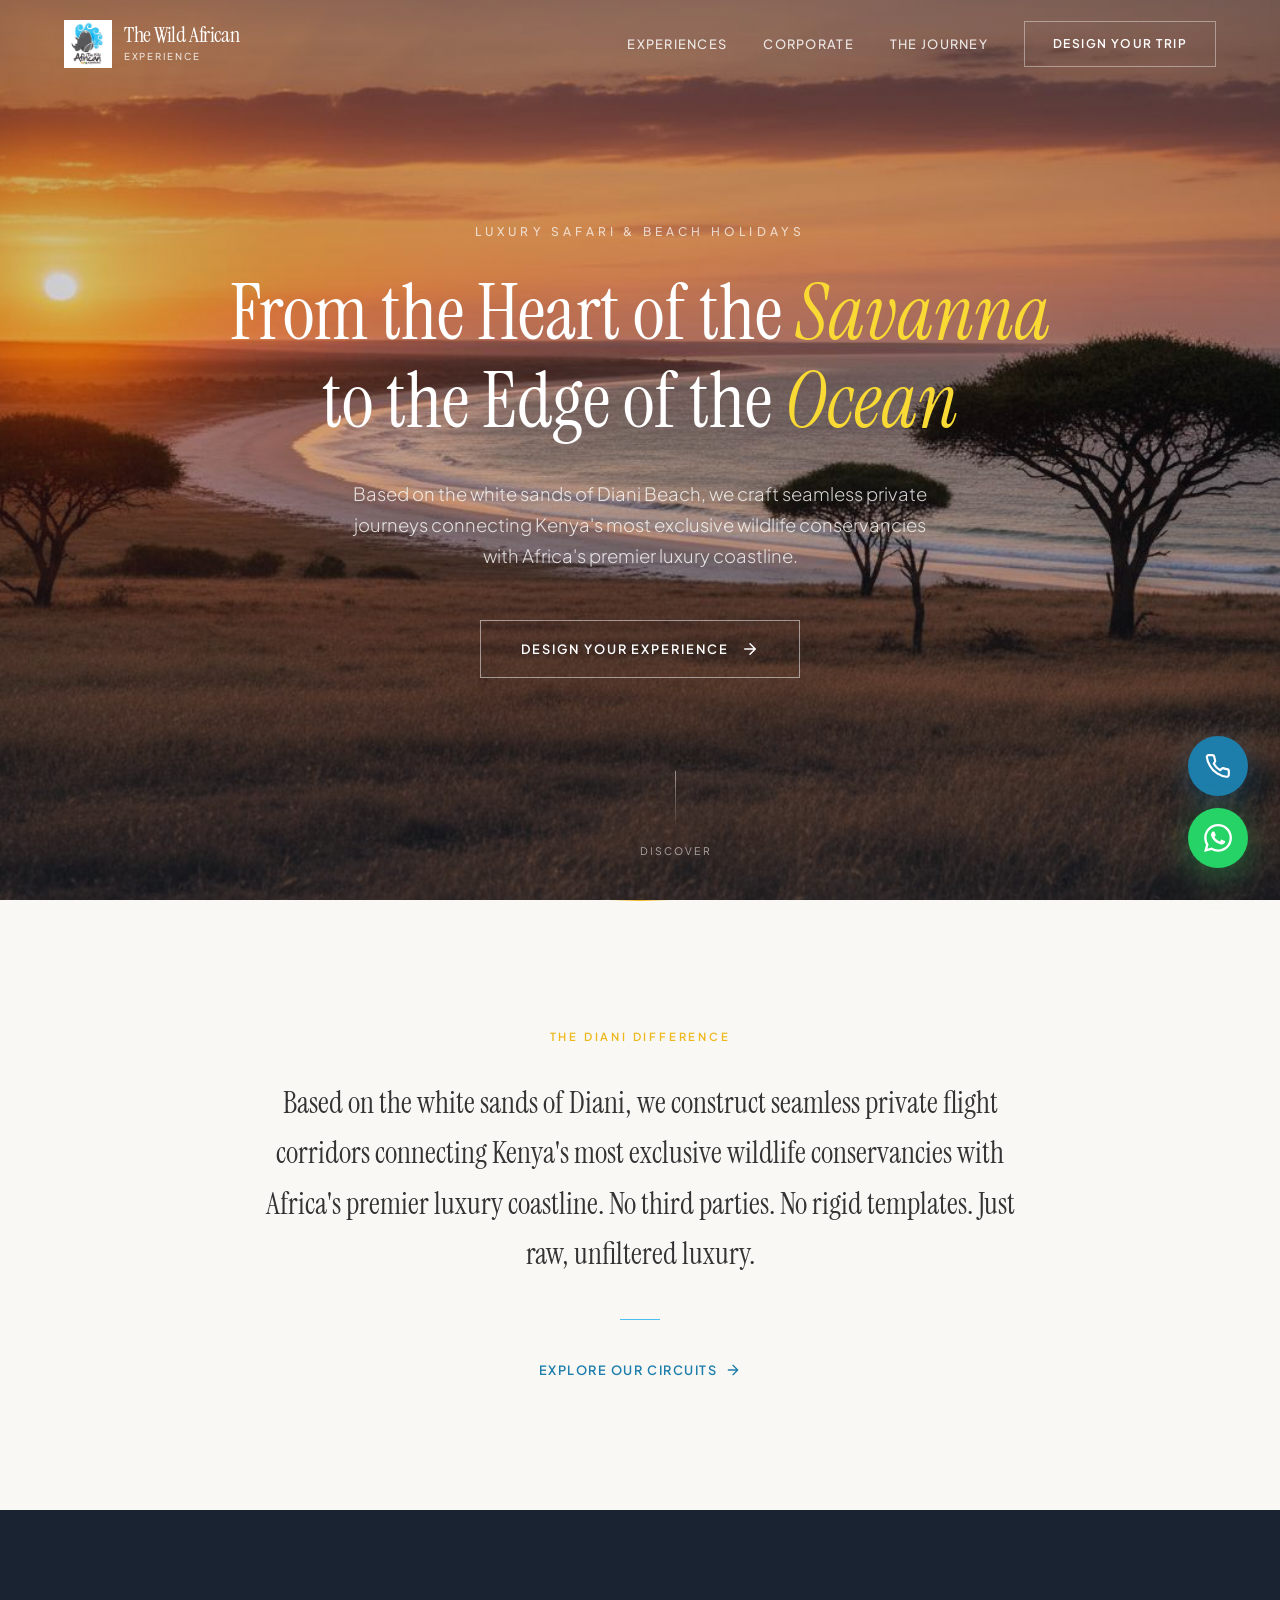
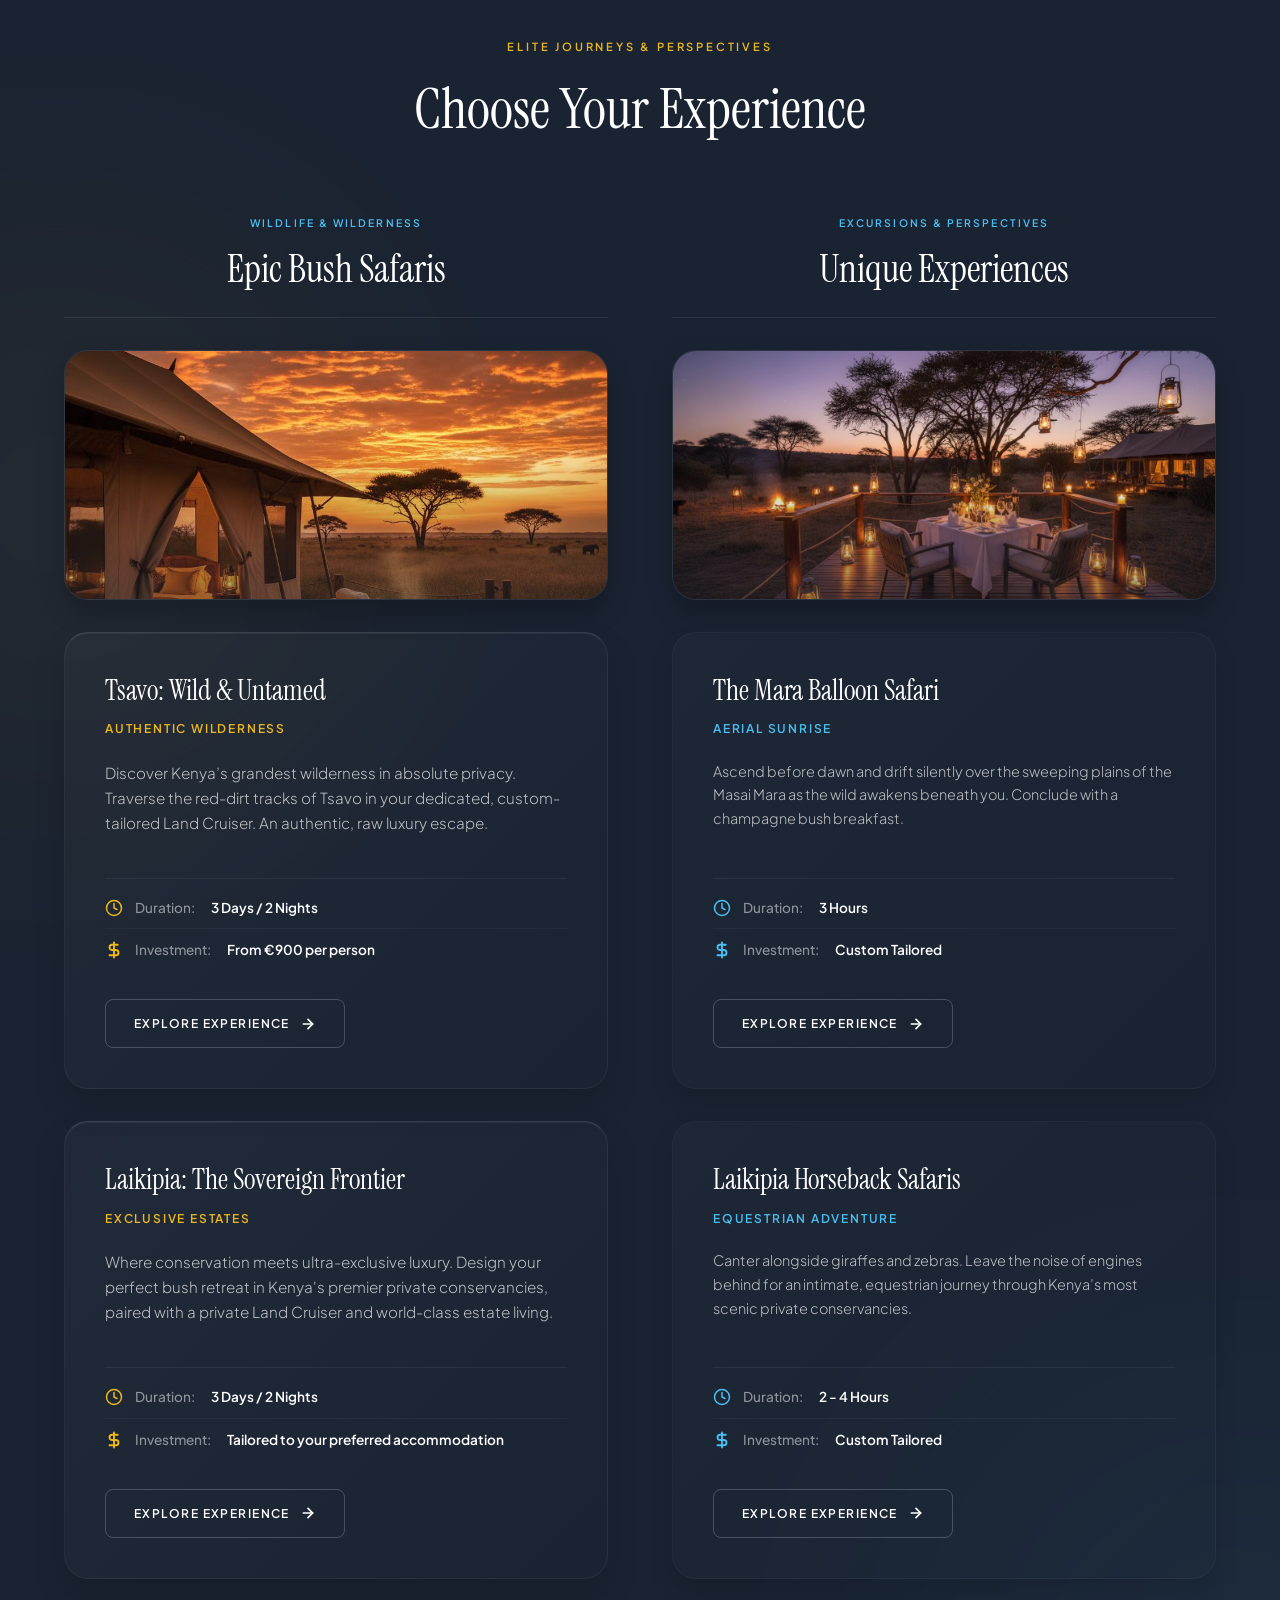
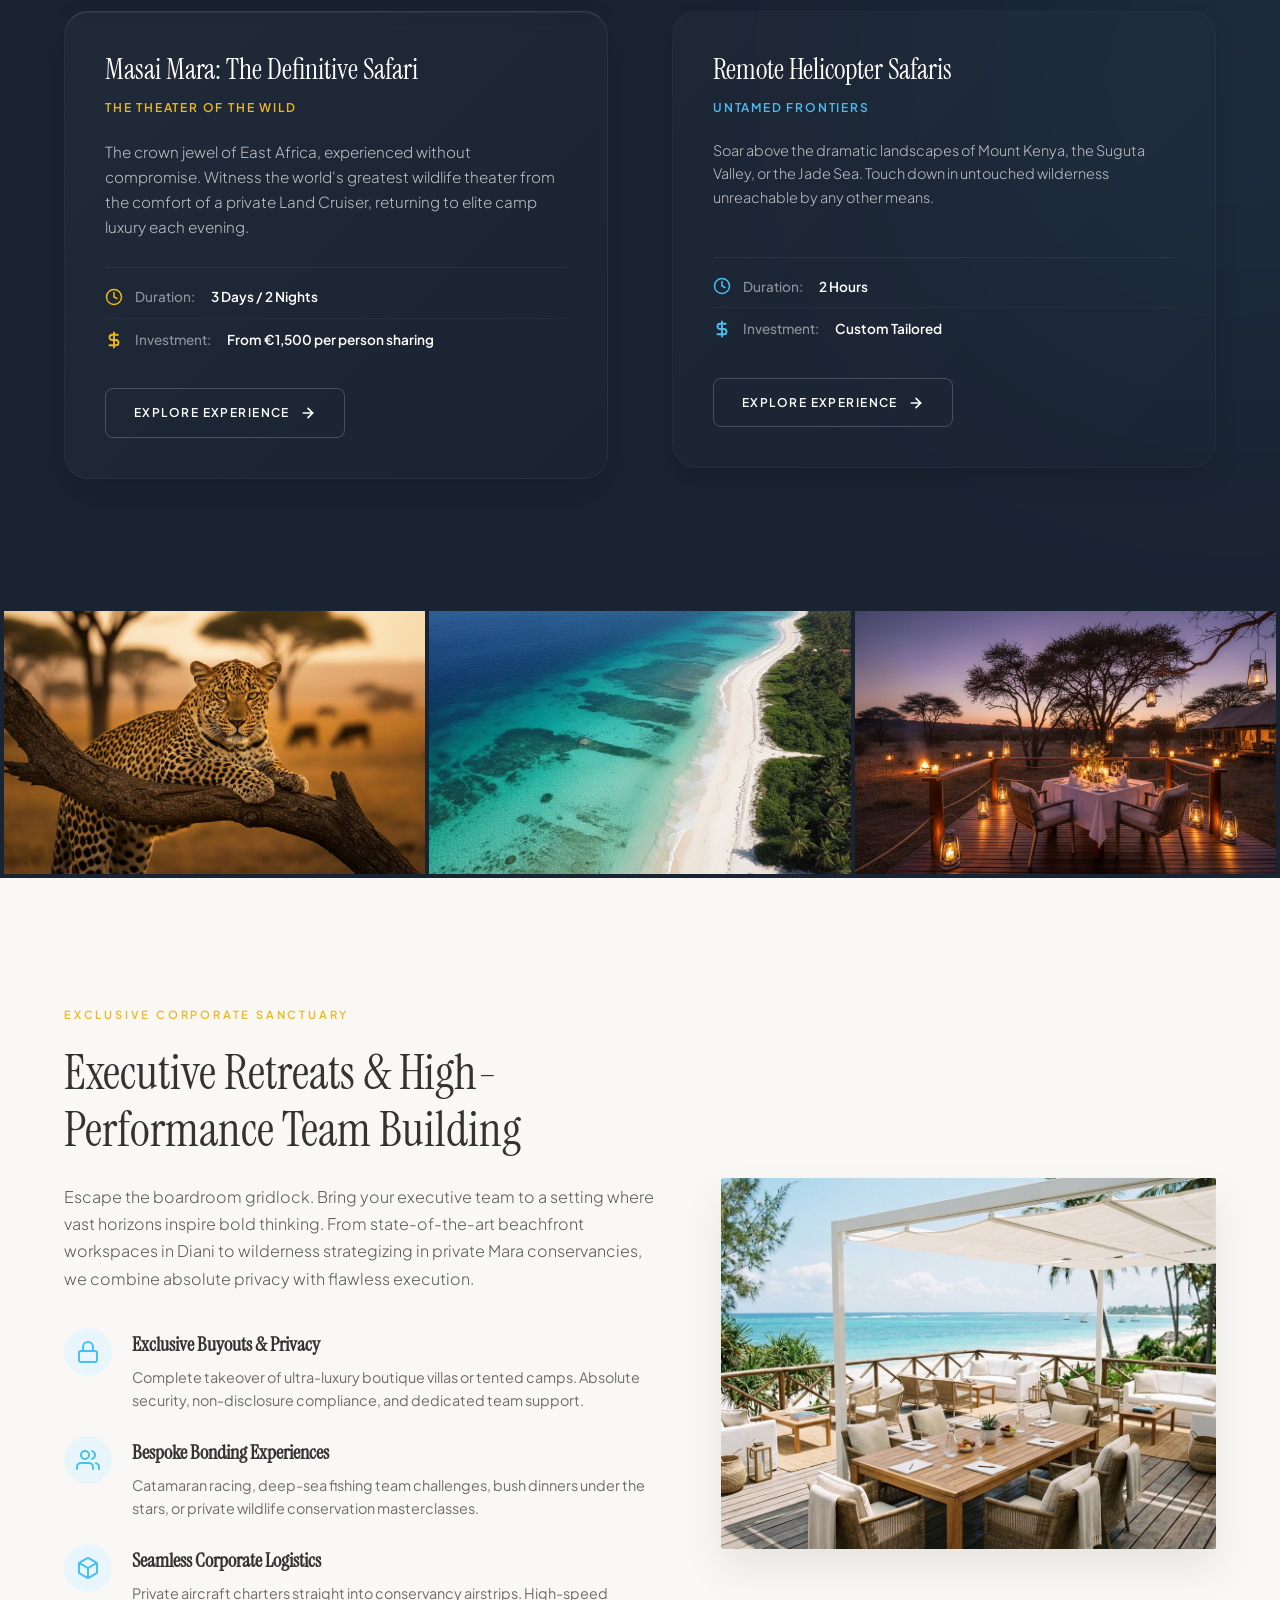
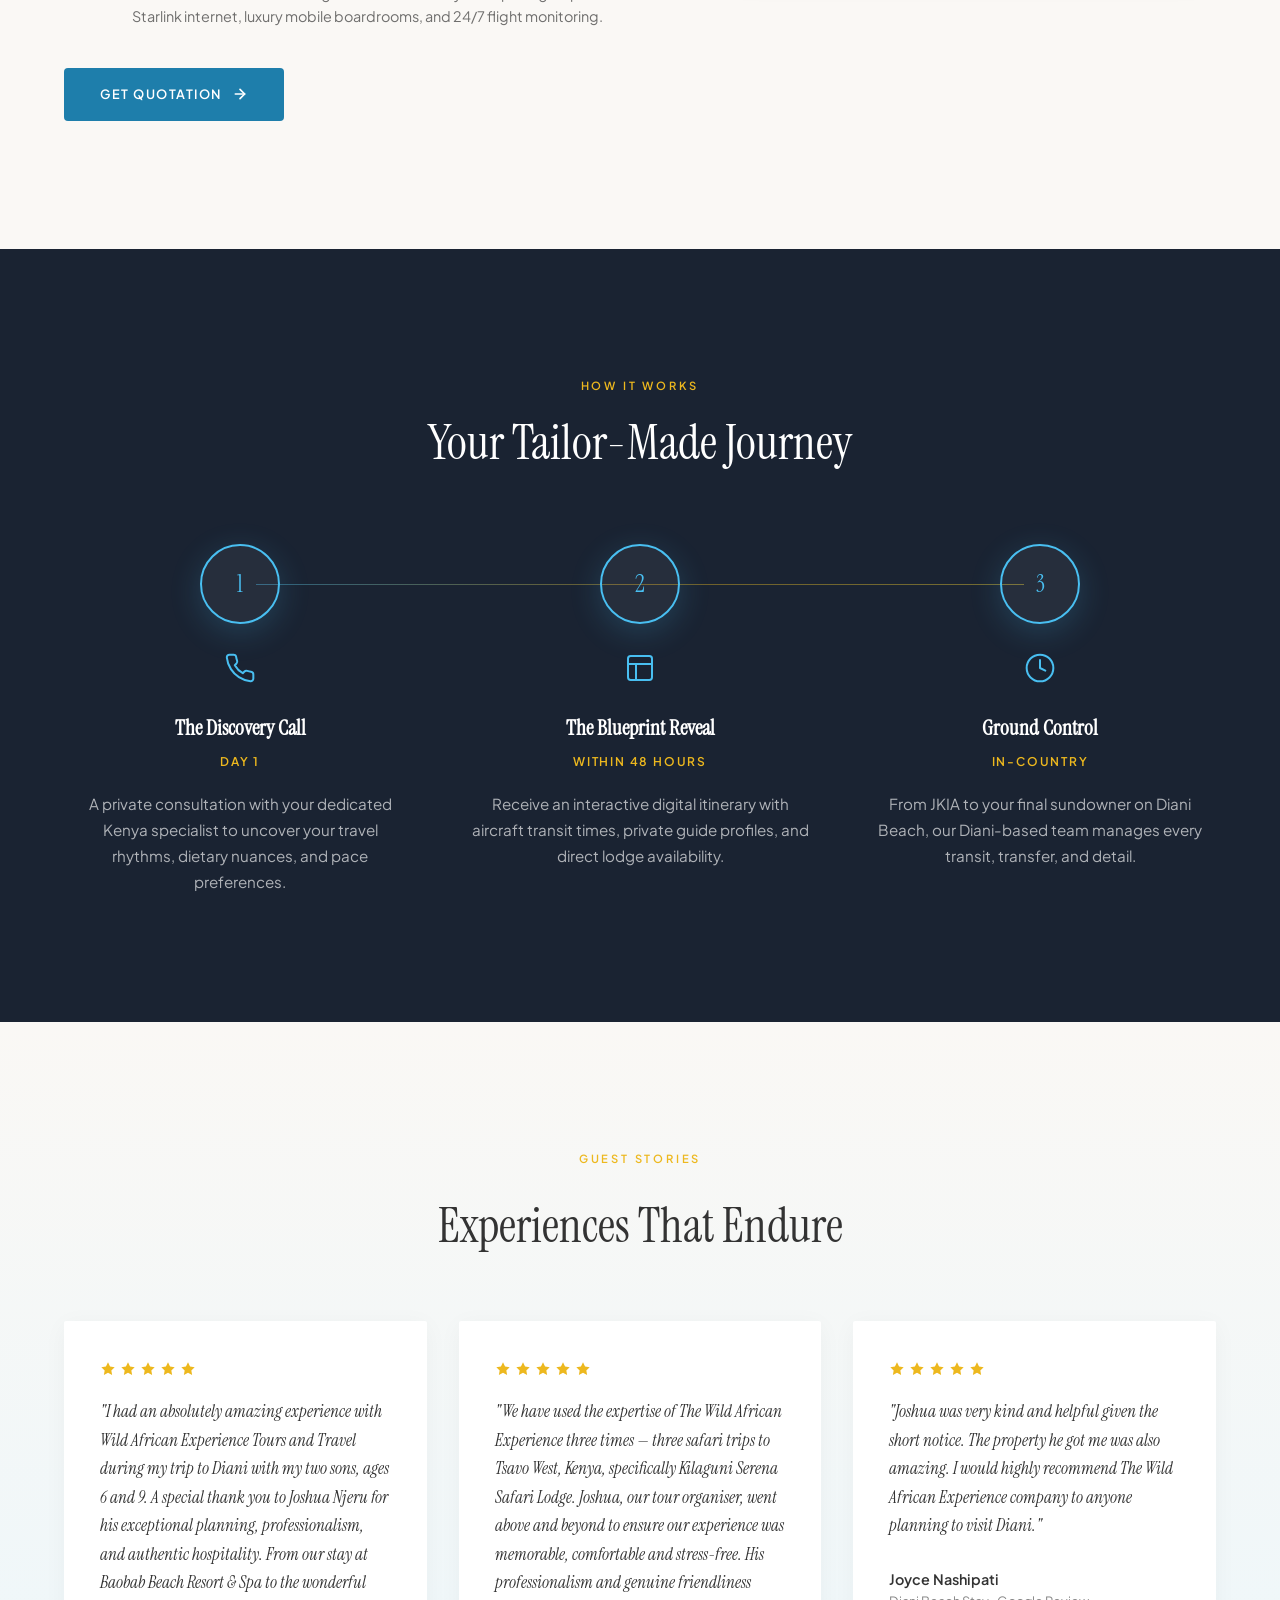
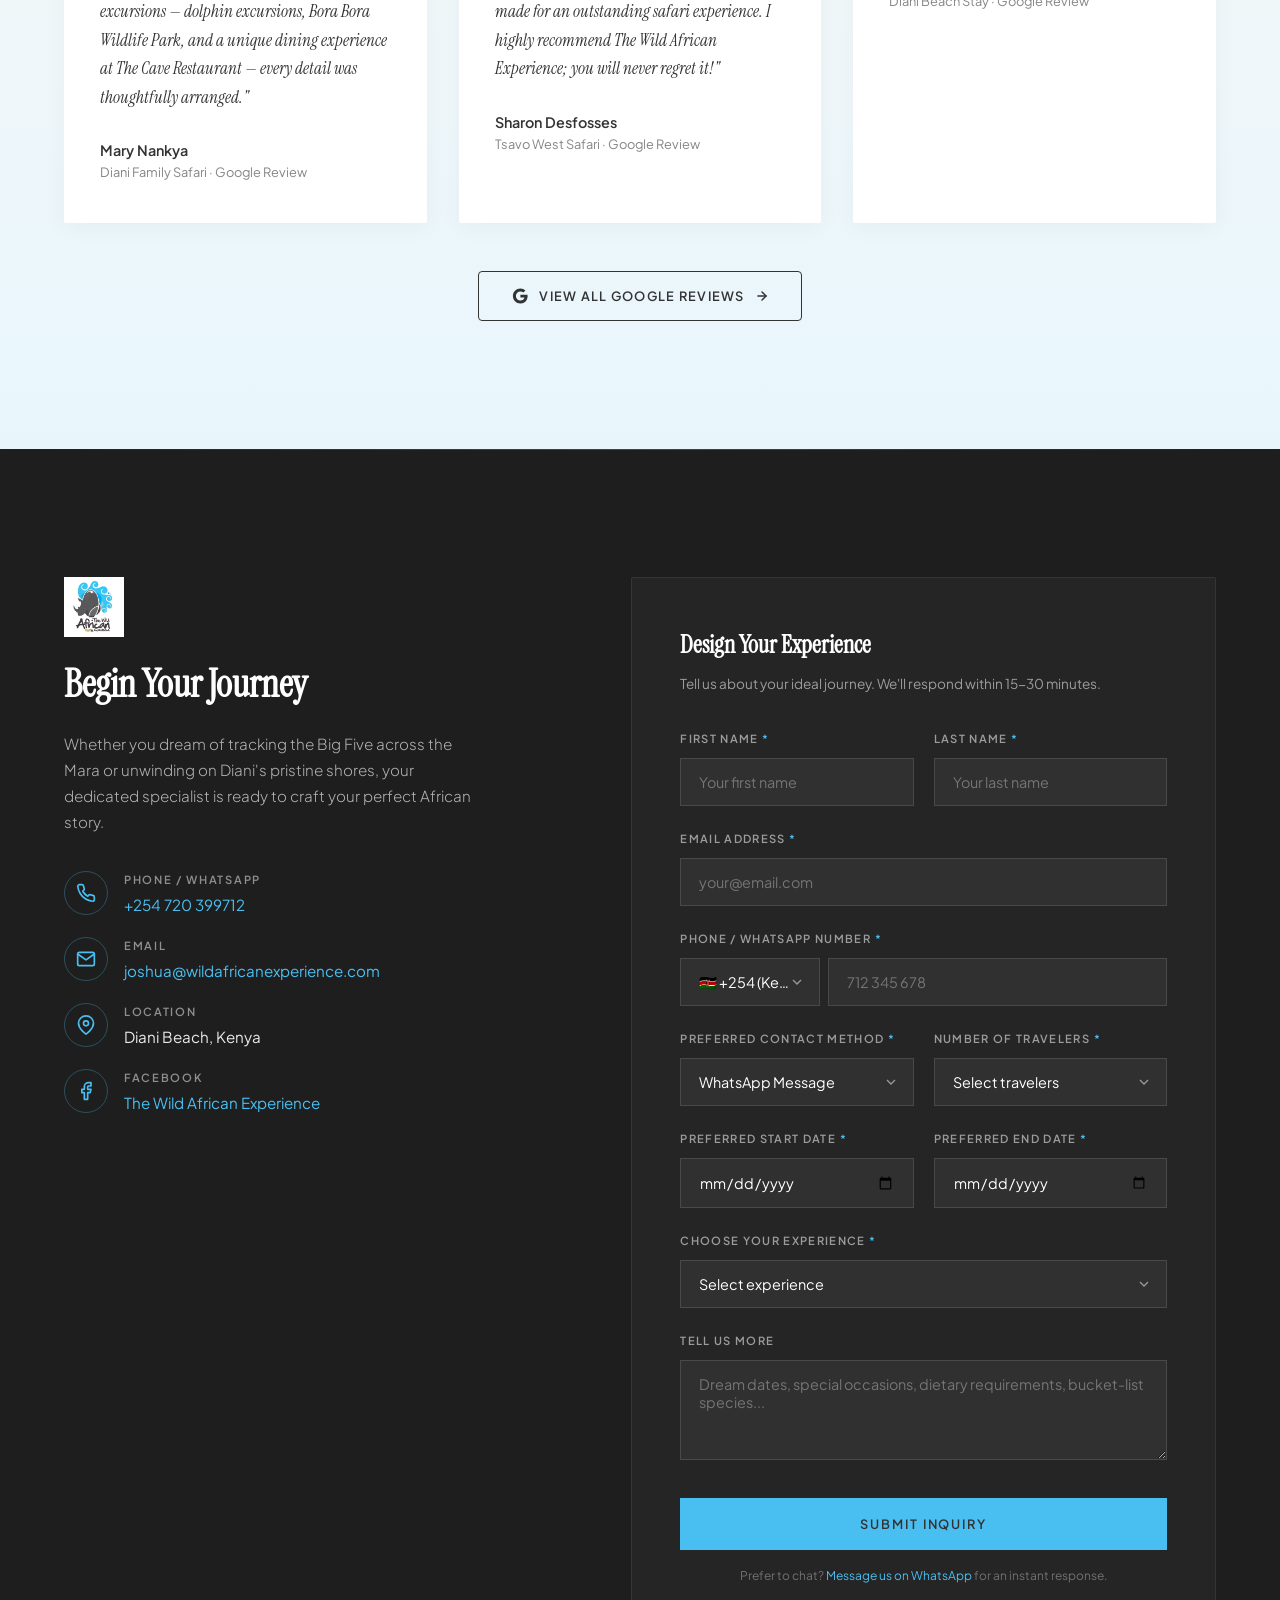
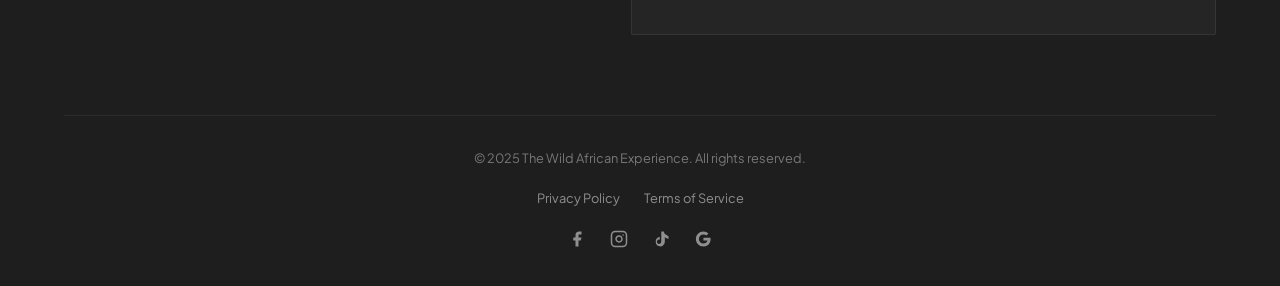
==== commit 13bdd5c6: "Fix layout scroll bug, restore Email field, set spacious vertical form layout, and fix image paths" ====
--- a/index.html
+++ b/index.html
@@ -6,9 +6,9 @@
     <title>The Wild African Experience | Luxury Safari & Beach Holidays</title>
     <meta name="description" content="Kenya's premier luxury tours and travel company. Bespoke bush-to-beach safaris from Diani Beach to Maasai Mara. Private charters, five-star lodges, tailor-made journeys." />
 
-    <!-- Favicon -->
-    <link rel="icon" type="image/jpeg" href="images/logo.jpg" />
-    <link rel="apple-touch-icon" href="images/logo.jpg" />
+        <!-- Favicon -->
+    <link rel="icon" type="image/jpeg" href="/images/logo.jpg" />
+    <link rel="apple-touch-icon" href="/images/logo.jpg" />
 
     <!-- Fonts -->
     <link rel="preconnect" href="https://fonts.googleapis.com" />
@@ -128,8 +128,8 @@
     ======================== -->
     <nav class="nav" id="nav">
         <div class="nav-inner">
-            <a href="/" class="nav-logo">
-                <img src="images/logo.jpg" alt="The Wild African Experience Logo" />
+            <a href="#" class="nav-logo">
+                <img src="/images/logo.jpg" alt="The Wild African Experience Logo" />
                 <div>
                     <div class="nav-logo-text">The Wild African</div>
                     <div class="nav-logo-sub">Experience</div>
@@ -137,9 +137,9 @@
             </a>
 
             <div class="nav-links">
-                <a href="/epic-bush-safaris" class="nav-link">Bush Safaris</a>
-                <a href="/unique-experiences" class="nav-link">Unique Experiences</a>
+                <a href="#experiences" class="nav-link">Experiences</a>
                 <a href="#retreats" class="nav-link">Corporate</a>
+                <a href="#journey" class="nav-link">The Journey</a>
                 <a href="#contact" class="nav-cta">Design Your Trip</a>
             </div>
 
@@ -153,9 +153,9 @@
 
     <!-- Mobile Nav -->
     <div class="mobile-nav" id="mobileNav">
-        <a href="/epic-bush-safaris" class="mobile-nav-link" onclick="closeMobileNav()">Bush Safaris</a>
-        <a href="/unique-experiences" class="mobile-nav-link" onclick="closeMobileNav()">Unique Experiences</a>
+        <a href="#experiences" class="mobile-nav-link" onclick="closeMobileNav()">Experiences</a>
         <a href="#retreats" class="mobile-nav-link" onclick="closeMobileNav()">Corporate</a>
+        <a href="#journey" class="mobile-nav-link" onclick="closeMobileNav()">The Journey</a>
         <a href="#testimonials" class="mobile-nav-link" onclick="closeMobileNav()">Testimonials</a>
         <a href="#contact" class="mobile-nav-link" onclick="closeMobileNav()">Contact</a>
         <a href="#contact" class="mobile-nav-cta" onclick="closeMobileNav()">Design Your Trip</a>
@@ -219,7 +219,7 @@
                         <h3 class="column-category-title">Epic Bush Safaris</h3>
                     </div>
                     <div class="column-banner-image-container">
-                        <img src="images/circuit-bush.jpg" alt="Luxury Safari in the Maasai Mara Savanna" loading="lazy" />
+                        <img src="/images/circuit-bush.jpg" alt="Luxury Safari in the Maasai Mara Savanna" loading="lazy" />
                     </div>
                     <div class="cards-stack">
                         
@@ -314,7 +314,7 @@
                         <h3 class="column-category-title">Unique Experiences</h3>
                     </div>
                     <div class="column-banner-image-container">
-                        <img src="images/gallery-bush-dinner.jpg" alt="Private Luxury Candlelit Dinner Under the Stars" loading="lazy" />
+                        <img src="/images/gallery-bush-dinner.jpg" alt="Private Luxury Candlelit Dinner Under the Stars" loading="lazy" />
                     </div>
                     <div class="cards-stack">
                         
@@ -410,19 +410,19 @@
     ======================== -->
     <section class="gallery" id="gallery">
         <div class="gallery-item reveal reveal-delay-1">
-            <img src="images/gallery-leopard.jpg" alt="Leopard in Maasai Mara" loading="lazy" />
+            <img src="/images/gallery-leopard.jpg" alt="Leopard in Maasai Mara" loading="lazy" />
             <div class="gallery-item-overlay">
                 <span class="gallery-item-caption">Maasai Mara &mdash; Big Five Country</span>
             </div>
         </div>
         <div class="gallery-item reveal reveal-delay-2">
-            <img src="images/gallery-aerial-diani.jpg" alt="Aerial view of Diani Beach" loading="lazy" />
+            <img src="/images/gallery-aerial-diani.jpg" alt="Aerial view of Diani Beach" loading="lazy" />
             <div class="gallery-item-overlay">
                 <span class="gallery-item-caption">Diani Beach &mdash; Turquoise Paradise</span>
             </div>
         </div>
         <div class="gallery-item reveal reveal-delay-3">
-            <img src="images/gallery-bush-dinner.jpg" alt="Candlelit bush dinner" loading="lazy" />
+            <img src="/images/gallery-bush-dinner.jpg" alt="Candlelit bush dinner" loading="lazy" />
             <div class="gallery-item-overlay">
                 <span class="gallery-item-caption">Bush Dining &mdash; Under African Stars</span>
             </div>
@@ -481,7 +481,7 @@
                 </div>
 
                 <div class="retreats-image">
-                    <img src="images/corporate-retreat.jpg" alt="Luxury Executive Retreat Setup in Diani Beach, Kenya" loading="lazy" />
+                    <img src="/images/corporate-retreat.jpg" alt="Luxury Executive Retreat Setup in Diani Beach, Kenya" loading="lazy" />
                 </div>
             </div>
         </div>
@@ -618,7 +618,7 @@
             <div class="footer-grid">
                 <div class="footer-info reveal">
                     <div class="footer-logo" style="margin-bottom: 24px;">
-                        <img src="images/logo.jpg" alt="The Wild African Experience Logo" style="height: 60px; width: auto; display: block;" />
+                        <img src="/images/logo.jpg" alt="The Wild African Experience Logo" style="height: 60px; width: auto; display: block;" />
                     </div>
                     <h2 class="footer-info-title">Begin Your Journey</h2>
                     <p class="footer-info-text">Whether you dream of tracking the Big Five across the Mara or unwinding on Diani's pristine shores, your dedicated specialist is ready to craft your perfect African story.</p>
@@ -680,6 +680,7 @@
                     </div>
 
                     <form id="inquiryForm" onsubmit="handleSubmit(event)">
+                        <!-- Row 1: Names -->
                         <div class="form-grid-2">
                             <div class="form-group">
                                 <label class="form-label" for="field-first-name">First Name <span aria-hidden="true" style="color:var(--color-sky);">*</span></label>
@@ -691,207 +692,41 @@
                             </div>
                         </div>
 
+                        <!-- Row 2: Email (Full Width) -->
+                        <div class="form-group">
+                            <label class="form-label" for="field-email">Email Address <span aria-hidden="true" style="color:var(--color-sky);">*</span></label>
+                            <input type="email" id="field-email" class="form-input" placeholder="your@email.com" required />
+                        </div>
+
+                        <!-- Row 3: Phone with Country Code (Full Width) -->
+                        <div class="form-group">
+                            <label class="form-label" for="field-phone">Phone / WhatsApp Number <span aria-hidden="true" style="color:var(--color-sky);">*</span></label>
+                            <div class="phone-input-group">
+                                <select id="field-country-code" class="form-select country-select" aria-label="Country Code">
+                                    <option value="+254" selected>🇰🇪 +254 (Kenya)</option>
+<option value="+1">🇺🇸/🇨🇦 +1 (USA/Canada)</option>
+<option value="+44">🇬🇧 +44 (UK)</option>
+<option value="+49">🇩🇪 +49 (Germany)</option>
+<option value="+33">🇫🇷 +33 (France)</option>
+<option value="+41">🇨🇭 +41 (Switzerland)</option>
+<option value="+971">🇦🇪 +971 (UAE)</option>
+<option value="+27">🇿🇦 +27 (South Africa)</option>
+<option value="+61">🇦🇺 +61 (Australia)</option>
+<option value="+91">🇮🇳 +91 (India)</option>
+                                </select>
+                                <input type="tel" id="field-phone" class="form-input" placeholder="712 345 678" required />
+                            </div>
+                            <p id="phone-error-msg" style="display:none;font-family:var(--font-sans);font-size:0.75rem;color:#f87171;margin-top:4px;">Please enter a valid phone number (digits only, at least 6 numbers).</p>
+                        </div>
+
+                        <!-- Row 4: Preferred Contact Method & Travelers -->
                         <div class="form-grid-2">
-                            <div class="form-group">
-                                <label class="form-label" for="field-phone">Phone / WhatsApp <span aria-hidden="true" style="color:var(--color-sky);">*</span></label>
-                                <div class="phone-input-group">
-                                    <select id="field-country-code" class="form-select country-select" aria-label="Country Code">
-                                        <option value="+254" selected>🇰🇪 +254 (Kenya)</option>
-                                        <option value="+93">🇦🇫 +93 (Afghanistan)</option>
-                                        <option value="+355">🇦🇱 +355 (Albania)</option>
-                                        <option value="+213">🇩🇿 +213 (Algeria)</option>
-                                        <option value="+376">🇦🇩 +376 (Andorra)</option>
-                                        <option value="+244">🇦🇴 +244 (Angola)</option>
-                                        <option value="+54">🇦🇷 +54 (Argentina)</option>
-                                        <option value="+374">🇦🇲 +374 (Armenia)</option>
-                                        <option value="+61">🇦🇺 +61 (Australia)</option>
-                                        <option value="+43">🇦🇹 +43 (Austria)</option>
-                                        <option value="+994">🇦🇿 +994 (Azerbaijan)</option>
-                                        <option value="+1-242">🇧🇸 +1-242 (Bahamas)</option>
-                                        <option value="+973">🇧🇭 +973 (Bahrain)</option>
-                                        <option value="+880">🇧🇩 +880 (Bangladesh)</option>
-                                        <option value="+1-246">🇧🇧 +1-246 (Barbados)</option>
-                                        <option value="+375">🇧🇾 +375 (Belarus)</option>
-                                        <option value="+32">🇧🇪 +32 (Belgium)</option>
-                                        <option value="+501">🇧🇿 +501 (Belize)</option>
-                                        <option value="+229">🇧🇯 +229 (Benin)</option>
-                                        <option value="+975">🇧🇹 +975 (Bhutan)</option>
-                                        <option value="+591">🇧🇴 +591 (Bolivia)</option>
-                                        <option value="+387">🇧🇦 +387 (Bosnia &amp; Herzegovina)</option>
-                                        <option value="+267">🇧🇼 +267 (Botswana)</option>
-                                        <option value="+55">🇧🇷 +55 (Brazil)</option>
-                                        <option value="+673">🇧🇳 +673 (Brunei)</option>
-                                        <option value="+359">🇧🇬 +359 (Bulgaria)</option>
-                                        <option value="+226">🇧🇫 +226 (Burkina Faso)</option>
-                                        <option value="+257">🇧🇮 +257 (Burundi)</option>
-                                        <option value="+855">🇰🇭 +855 (Cambodia)</option>
-                                        <option value="+237">🇨🇲 +237 (Cameroon)</option>
-                                        <option value="+1">🇨🇦 +1 (Canada)</option>
-                                        <option value="+238">🇨🇻 +238 (Cape Verde)</option>
-                                        <option value="+236">🇨🇫 +236 (Central African Republic)</option>
-                                        <option value="+235">🇹🇩 +235 (Chad)</option>
-                                        <option value="+56">🇨🇱 +56 (Chile)</option>
-                                        <option value="+86">🇨🇳 +86 (China)</option>
-                                        <option value="+57">🇨🇴 +57 (Colombia)</option>
-                                        <option value="+269">🇰🇲 +269 (Comoros)</option>
-                                        <option value="+242">🇨🇬 +242 (Congo)</option>
-                                        <option value="+506">🇨🇷 +506 (Costa Rica)</option>
-                                        <option value="+385">🇭🇷 +385 (Croatia)</option>
-                                        <option value="+53">🇨🇺 +53 (Cuba)</option>
-                                        <option value="+357">🇨🇾 +357 (Cyprus)</option>
-                                        <option value="+420">🇨🇿 +420 (Czech Republic)</option>
-                                        <option value="+45">🇩🇰 +45 (Denmark)</option>
-                                        <option value="+253">🇩🇯 +253 (Djibouti)</option>
-                                        <option value="+1-809">🇩🇴 +1-809 (Dominican Republic)</option>
-                                        <option value="+593">🇪🇨 +593 (Ecuador)</option>
-                                        <option value="+20">🇪🇬 +20 (Egypt)</option>
-                                        <option value="+503">🇸🇻 +503 (El Salvador)</option>
-                                        <option value="+240">🇬🇶 +240 (Equatorial Guinea)</option>
-                                        <option value="+291">🇪🇷 +291 (Eritrea)</option>
-                                        <option value="+372">🇪🇪 +372 (Estonia)</option>
-                                        <option value="+268">🇸🇿 +268 (Eswatini)</option>
-                                        <option value="+251">🇪🇹 +251 (Ethiopia)</option>
-                                        <option value="+679">🇫🇯 +679 (Fiji)</option>
-                                        <option value="+358">🇫🇮 +358 (Finland)</option>
-                                        <option value="+33">🇫🇷 +33 (France)</option>
-                                        <option value="+241">🇬🇦 +241 (Gabon)</option>
-                                        <option value="+220">🇬🇲 +220 (Gambia)</option>
-                                        <option value="+995">🇬🇪 +995 (Georgia)</option>
-                                        <option value="+49">🇩🇪 +49 (Germany)</option>
-                                        <option value="+233">🇬🇭 +233 (Ghana)</option>
-                                        <option value="+30">🇬🇷 +30 (Greece)</option>
-                                        <option value="+502">🇬🇹 +502 (Guatemala)</option>
-                                        <option value="+224">🇬🇳 +224 (Guinea)</option>
-                                        <option value="+592">🇬🇾 +592 (Guyana)</option>
-                                        <option value="+509">🇭🇹 +509 (Haiti)</option>
-                                        <option value="+504">🇭🇳 +504 (Honduras)</option>
-                                        <option value="+852">🇭🇰 +852 (Hong Kong)</option>
-                                        <option value="+36">🇭🇺 +36 (Hungary)</option>
-                                        <option value="+354">🇮🇸 +354 (Iceland)</option>
-                                        <option value="+91">🇮🇳 +91 (India)</option>
-                                        <option value="+62">🇮🇩 +62 (Indonesia)</option>
-                                        <option value="+98">🇮🇷 +98 (Iran)</option>
-                                        <option value="+964">🇮🇶 +964 (Iraq)</option>
-                                        <option value="+353">🇮🇪 +353 (Ireland)</option>
-                                        <option value="+972">🇮🇱 +972 (Israel)</option>
-                                        <option value="+39">🇮🇹 +39 (Italy)</option>
-                                        <option value="+225">🇨🇮 +225 (Ivory Coast)</option>
-                                        <option value="+1-876">🇯🇲 +1-876 (Jamaica)</option>
-                                        <option value="+81">🇯🇵 +81 (Japan)</option>
-                                        <option value="+962">🇯🇴 +962 (Jordan)</option>
-                                        <option value="+7">🇰🇿 +7 (Kazakhstan)</option>
-                                        <option value="+965">🇰🇼 +965 (Kuwait)</option>
-                                        <option value="+996">🇰🇬 +996 (Kyrgyzstan)</option>
-                                        <option value="+856">🇱🇦 +856 (Laos)</option>
-                                        <option value="+371">🇱🇻 +371 (Latvia)</option>
-                                        <option value="+961">🇱🇧 +961 (Lebanon)</option>
-                                        <option value="+266">🇱🇸 +266 (Lesotho)</option>
-                                        <option value="+231">🇱🇷 +231 (Liberia)</option>
-                                        <option value="+218">🇱🇾 +218 (Libya)</option>
-                                        <option value="+423">🇱🇮 +423 (Liechtenstein)</option>
-                                        <option value="+370">🇱🇹 +370 (Lithuania)</option>
-                                        <option value="+352">🇱🇺 +352 (Luxembourg)</option>
-                                        <option value="+853">🇲🇴 +853 (Macao)</option>
-                                        <option value="+261">🇲🇬 +261 (Madagascar)</option>
-                                        <option value="+265">🇲🇼 +265 (Malawi)</option>
-                                        <option value="+60">🇲🇾 +60 (Malaysia)</option>
-                                        <option value="+960">🇲🇻 +960 (Maldives)</option>
-                                        <option value="+223">🇲🇱 +223 (Mali)</option>
-                                        <option value="+356">🇲🇹 +356 (Malta)</option>
-                                        <option value="+222">🇲🇷 +222 (Mauritania)</option>
-                                        <option value="+230">🇲🇺 +230 (Mauritius)</option>
-                                        <option value="+52">🇲🇽 +52 (Mexico)</option>
-                                        <option value="+373">🇲🇩 +373 (Moldova)</option>
-                                        <option value="+377">🇲🇨 +377 (Monaco)</option>
-                                        <option value="+976">🇲🇳 +976 (Mongolia)</option>
-                                        <option value="+382">🇲🇪 +382 (Montenegro)</option>
-                                        <option value="+212">🇲🇦 +212 (Morocco)</option>
-                                        <option value="+258">🇲🇿 +258 (Mozambique)</option>
-                                        <option value="+95">🇲🇲 +95 (Myanmar)</option>
-                                        <option value="+264">🇳🇦 +264 (Namibia)</option>
-                                        <option value="+977">🇳🇵 +977 (Nepal)</option>
-                                        <option value="+31">🇳🇱 +31 (Netherlands)</option>
-                                        <option value="+64">🇳🇿 +64 (New Zealand)</option>
-                                        <option value="+505">🇳🇮 +505 (Nicaragua)</option>
-                                        <option value="+227">🇳🇪 +227 (Niger)</option>
-                                        <option value="+234">🇳🇬 +234 (Nigeria)</option>
-                                        <option value="+47">🇳🇴 +47 (Norway)</option>
-                                        <option value="+968">🇴🇲 +968 (Oman)</option>
-                                        <option value="+92">🇵🇰 +92 (Pakistan)</option>
-                                        <option value="+970">🇵🇸 +970 (Palestine)</option>
-                                        <option value="+507">🇵🇦 +507 (Panama)</option>
-                                        <option value="+675">🇵🇬 +675 (Papua New Guinea)</option>
-                                        <option value="+595">🇵🇾 +595 (Paraguay)</option>
-                                        <option value="+51">🇵🇪 +51 (Peru)</option>
-                                        <option value="+63">🇵🇭 +63 (Philippines)</option>
-                                        <option value="+48">🇵🇱 +48 (Poland)</option>
-                                        <option value="+351">🇵🇹 +351 (Portugal)</option>
-                                        <option value="+974">🇶🇦 +974 (Qatar)</option>
-                                        <option value="+40">🇷🇴 +40 (Romania)</option>
-                                        <option value="+7">🇷🇺 +7 (Russia)</option>
-                                        <option value="+250">🇷🇼 +250 (Rwanda)</option>
-                                        <option value="+966">🇸🇦 +966 (Saudi Arabia)</option>
-                                        <option value="+221">🇸🇳 +221 (Senegal)</option>
-                                        <option value="+381">🇷🇸 +381 (Serbia)</option>
-                                        <option value="+248">🇸🇨 +248 (Seychelles)</option>
-                                        <option value="+232">🇸🇱 +232 (Sierra Leone)</option>
-                                        <option value="+65">🇸🇬 +65 (Singapore)</option>
-                                        <option value="+421">🇸🇰 +421 (Slovakia)</option>
-                                        <option value="+386">🇸🇮 +386 (Slovenia)</option>
-                                        <option value="+252">🇸🇴 +252 (Somalia)</option>
-                                        <option value="+27">🇿🇦 +27 (South Africa)</option>
-                                        <option value="+82">🇰🇷 +82 (South Korea)</option>
-                                        <option value="+211">🇸🇸 +211 (South Sudan)</option>
-                                        <option value="+34">🇪🇸 +34 (Spain)</option>
-                                        <option value="+94">🇱🇰 +94 (Sri Lanka)</option>
-                                        <option value="+249">🇸🇩 +249 (Sudan)</option>
-                                        <option value="+46">🇸🇪 +46 (Sweden)</option>
-                                        <option value="+41">🇨🇭 +41 (Switzerland)</option>
-                                        <option value="+963">🇸🇾 +963 (Syria)</option>
-                                        <option value="+886">🇹🇼 +886 (Taiwan)</option>
-                                        <option value="+992">🇹🇯 +992 (Tajikistan)</option>
-                                        <option value="+255">🇹🇿 +255 (Tanzania)</option>
-                                        <option value="+66">🇹🇭 +66 (Thailand)</option>
-                                        <option value="+228">🇹🇬 +228 (Togo)</option>
-                                        <option value="+1-868">🇹🇹 +1-868 (Trinidad &amp; Tobago)</option>
-                                        <option value="+216">🇹🇳 +216 (Tunisia)</option>
-                                        <option value="+90">🇹🇷 +90 (Turkey)</option>
-                                        <option value="+993">🇹🇲 +993 (Turkmenistan)</option>
-                                        <option value="+256">🇺🇬 +256 (Uganda)</option>
-                                        <option value="+380">🇺🇦 +380 (Ukraine)</option>
-                                        <option value="+971">🇦🇪 +971 (UAE)</option>
-                                        <option value="+44">🇬🇧 +44 (UK)</option>
-                                        <option value="+1">🇺🇸 +1 (USA)</option>
-                                        <option value="+598">🇺🇾 +598 (Uruguay)</option>
-                                        <option value="+998">🇺🇿 +998 (Uzbekistan)</option>
-                                        <option value="+58">🇻🇪 +58 (Venezuela)</option>
-                                        <option value="+84">🇻🇳 +84 (Vietnam)</option>
-                                        <option value="+967">🇾🇪 +967 (Yemen)</option>
-                                        <option value="+260">🇿🇲 +260 (Zambia)</option>
-                                        <option value="+263">🇿🇼 +263 (Zimbabwe)</option>
-                                    </select>
-                                    <input type="tel" id="field-phone" class="form-input" placeholder="712 345 678" required />
-                                </div>
-                                <p id="phone-error-msg" style="display:none;font-family:var(--font-sans);font-size:0.75rem;color:#f87171;margin-top:4px;">Please enter a valid phone number (digits only, at least 6 numbers).</p>
-                            </div>
                             <div class="form-group">
                                 <label class="form-label" for="field-contact-pref">Preferred Contact Method <span aria-hidden="true" style="color:var(--color-sky);">*</span></label>
                                 <select id="field-contact-pref" class="form-select" required>
                                     <option value="WhatsApp" selected>WhatsApp Message</option>
                                     <option value="Phone Call">Phone Call</option>
                                     <option value="Email">Email</option>
-                                </select>
-                            </div>
-                        </div>
-
-                        <div class="form-grid-2">
-                            <div class="form-group">
-                                <label class="form-label" for="inquiry-experience">Choose Your Experience <span aria-hidden="true" style="color:var(--color-sky);">*</span></label>
-                                <select id="inquiry-experience" class="form-select" required>
-                                    <option value="" disabled selected>Select experience</option>
-                                    <option value="Corporate Retreat">Corporate Retreat</option>
-                                    <option value="Epic Bush Safaris">Epic Bush Safaris</option>
-                                    <option value="Unique Adventures">Unique Adventures</option>
                                 </select>
                             </div>
                             <div class="form-group">
@@ -914,6 +749,7 @@
                             </div>
                         </div>
 
+                        <!-- Row 5: Dates -->
                         <div class="form-grid-2">
                             <div class="form-group">
                                 <label class="form-label" for="field-start-date">Preferred Start Date <span aria-hidden="true" style="color:var(--color-sky);">*</span></label>
@@ -923,6 +759,17 @@
                                 <label class="form-label" for="field-end-date">Preferred End Date <span aria-hidden="true" style="color:var(--color-sky);">*</span></label>
                                 <input type="date" id="field-end-date" class="form-input" required />
                             </div>
+                        </div>
+
+                        <!-- Row 6: Experience & Details -->
+                        <div class="form-group">
+                            <label class="form-label" for="inquiry-experience">Choose Your Experience <span aria-hidden="true" style="color:var(--color-sky);">*</span></label>
+                            <select id="inquiry-experience" class="form-select" required>
+                                <option value="" disabled selected>Select experience</option>
+                                <option value="Corporate Retreat">Corporate Retreat</option>
+                                <option value="Epic Bush Safaris">Epic Bush Safaris</option>
+                                <option value="Unique Adventures">Unique Adventures</option>
+                            </select>
                         </div>
 
                         <div class="form-group">
